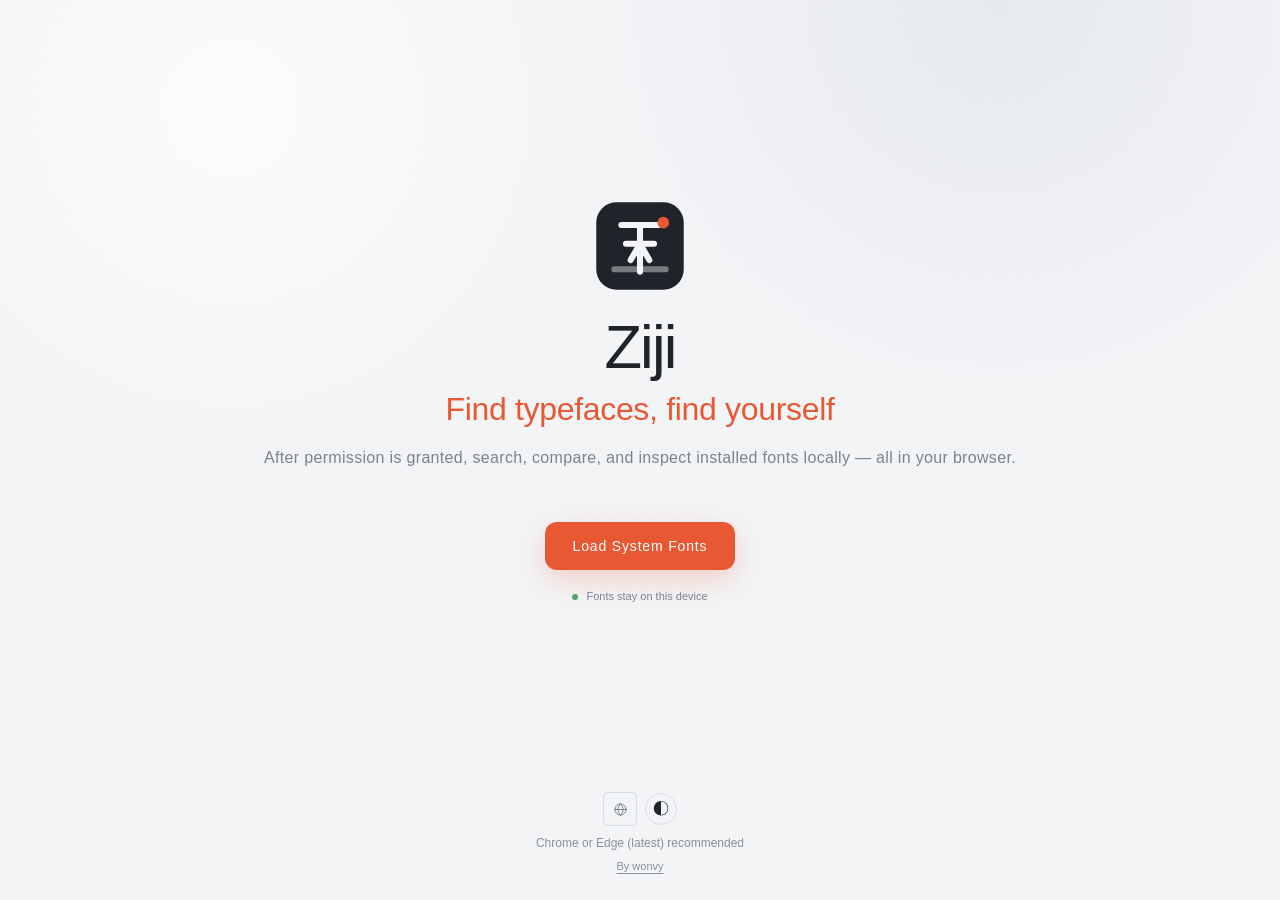
==== index.html @ 599868b0 "新增多语言支持与国际化内容 * 新增i18n-extra.js文件，包含多种语言的本地化文本，提升应用的国际化能力。 * 更新i18n.js，增加对新语言的支持，并优化语言别名处理逻辑。 * 修改in" ====
<!doctype html>
<html lang="zh-CN">
<head>
  <meta charset="UTF-8" />
  <meta name="viewport" content="width=device-width, initial-scale=1.0" />
  <meta name="color-scheme" content="light" />
  <title>字己 · 本地字体预览</title>
  <link rel="stylesheet" href="styles.css" />
</head>
<body>
  <div class="app-shell">
    <header class="topbar">
      <div class="topbar-row topbar-main">
        <div class="brand" data-i18n-aria="brand.name" aria-label="字己">
          <span class="brand-mark" aria-hidden="true">
            <svg viewBox="0 0 48 48" focusable="false">
              <rect class="logo-frame" x="6" y="6" width="36" height="36" rx="8"></rect>
              <path class="logo-guide" d="M13 34h22"></path>
              <path class="logo-glyph" d="M16 15h16M24 15v20M18 23h12M20 30l4-7 4 7"></path>
              <circle class="logo-dot" cx="34" cy="14" r="2.5"></circle>
            </svg>
          </span>
          <span class="brand-copy">
            <span class="brand-title-row">
              <strong data-i18n="brand.name">字己</strong>
              <a class="version-badge" href="https://wonvy.cn/" target="_blank" rel="noopener noreferrer" title="By wonvy">
                <span class="version-badge-text version-text">v1.0.25</span>
                <span class="version-badge-text credit-text">By wonvy</span>
              </a>
            </span>
          </span>
        </div>
        <div class="header-preview">
          <div class="header-preview-input-wrap search-control">
            <label id="previewInputWrap" class="preview-input-wrap card-preview-input header-preview-input">
              <span class="preview-control-label" data-i18n="header.previewLabel">预览文字</span>
              <input id="previewInput" type="text" value="字体有光" maxlength="80" spellcheck="false" autocomplete="off" data-i18n-aria="header.previewInputAria" data-i18n-title="header.previewInputTitle" aria-label="卡片预览文字" title="双击清空预览文字" />
              <button id="previewInputHistoryToggle" class="preview-input-history-toggle" type="button" tabindex="-1" data-i18n-aria="header.previewHistoryAria" data-i18n-title="header.previewHistoryTitle" aria-label="最近预览文字" aria-expanded="false" aria-controls="previewInputHistory" title="悬停查看最近输入">
                <svg viewBox="0 0 12 12" aria-hidden="true"><path d="M2.5 4.5 6 8l3.5-3.5" fill="none" stroke="currentColor" stroke-width="1.5" stroke-linecap="round" stroke-linejoin="round"/></svg>
              </button>
            </label>
            <div id="previewInputHistory" class="preview-input-history" hidden data-i18n-aria="header.previewHistoryPanelAria" aria-label="预览文字历史"></div>
          </div>
          <div id="headerPreviewFocusDisplay" class="header-preview-focus-display" hidden aria-hidden="true"></div>
          <button id="magnifierButton" class="icon-button magnifier-toolbar-button active" type="button" data-i18n-title="header.magnifierOff" data-i18n-aria="header.magnifierOff" title="关闭放大镜" aria-label="关闭放大镜" aria-pressed="true">
            <svg viewBox="0 0 24 24" aria-hidden="true"><circle cx="10.5" cy="10.5" r="6.5"></circle><path d="M15.5 15.5 21 21"></path><path d="M8 10.5h5"></path><path d="M10.5 8v5"></path></svg>
          </button>
        </div>
        <div class="header-actions workspace-header-actions">
          <details class="filter-menu filter-menu-icon locale-menu" id="localeMenu">
            <summary data-i18n-aria="meta.langMenu" data-i18n-title="meta.langMenu" aria-label="界面语言" title="界面语言">
              <svg viewBox="0 0 24 24" aria-hidden="true"><circle cx="12" cy="12" r="9" fill="none" stroke="currentColor" stroke-width="1.6"></circle><path fill="none" stroke="currentColor" stroke-width="1.6" stroke-linecap="round" d="M3 12h18M12 3c2.8 3.1 4.2 6.4 4.2 9s-1.4 5.9-4.2 9M12 3c-2.8 3.1-4.2 6.4-4.2 9s1.4 5.9 4.2 9"></path></svg>
            </summary>
            <div id="localeMenuPopover" class="filter-popover locale-popover" role="menu" hidden></div>
          </details>
          <button id="themeButton" class="icon-button" type="button" data-i18n-title="header.themeToggle" data-i18n-aria="header.themeToggle" title="切换主题" aria-label="切换主题">◐</button>
        </div>
      </div>
      <div id="topbarResizeHandle" class="topbar-resize-handle" data-i18n-title="header.resizeTopbar" title="拖动调整顶部栏高度" aria-hidden="true"></div>
    </header>

    <main>
      <section id="welcome" class="welcome">
        <div class="welcome-inner">
          <span class="welcome-brand-mark" aria-hidden="true">
            <svg viewBox="0 0 48 48" focusable="false">
              <rect class="logo-frame" x="6" y="6" width="36" height="36" rx="8"></rect>
              <path class="logo-guide" d="M13 34h22"></path>
              <path class="logo-glyph" d="M16 15h16M24 15v20M18 23h12M20 30l4-7 4 7"></path>
              <circle class="logo-dot" cx="34" cy="14" r="2.5"></circle>
            </svg>
          </span>
          <h1><span data-i18n="brand.name">字己</span><span class="welcome-accent" data-i18n="brand.tagline">找字体，也找自己</span></h1>
          <p class="welcome-lead" data-i18n="welcome.lead">授权后即可搜索、比较并细看系统中安装的字体，所有处理都在浏览器内完成</p>
          <button id="loadFontsButton" class="primary-button" type="button" data-i18n="welcome.loadFonts">读取系统字体</button>
          <div class="welcome-actions">
            <span class="privacy"><i></i> <span data-i18n="welcome.privacy">字体仅在本机处理</span></span>
          </div>
          <div id="loadProgress" class="load-progress" hidden aria-live="polite">
            <div class="progress-track"><i id="progressBar"></i></div>
            <div class="progress-copy"><span id="progressText" data-i18n="welcome.progressPreparing">准备读取字体…</span><strong id="progressValue"></strong></div>
          </div>
        </div>
        <div class="welcome-footer">
          <div class="welcome-footer-controls">
            <details class="filter-menu filter-menu-icon locale-menu welcome-locale-menu" id="welcomeLocaleMenu">
              <summary data-i18n-aria="meta.langMenu" data-i18n-title="meta.langMenu" aria-label="界面语言" title="界面语言">
                <svg viewBox="0 0 24 24" aria-hidden="true"><circle cx="12" cy="12" r="9" fill="none" stroke="currentColor" stroke-width="1.6"></circle><path fill="none" stroke="currentColor" stroke-width="1.6" stroke-linecap="round" d="M3 12h18M12 3c2.8 3.1 4.2 6.4 4.2 9s-1.4 5.9-4.2 9M12 3c-2.8 3.1-4.2 6.4-4.2 9s1.4 5.9 4.2 9"></path></svg>
              </summary>
              <div id="welcomeLocaleMenuPopover" class="filter-popover locale-popover" role="menu" hidden></div>
            </details>
            <button id="welcomeThemeButton" class="icon-button" type="button" data-i18n-title="header.themeToggle" data-i18n-aria="header.themeToggle" title="切换主题" aria-label="切换主题">◐</button>
          </div>
          <p id="supportNote" class="support-note welcome-footer-note" data-i18n="welcome.supportNote">推荐使用最新版 Chrome 或 Edge</p>
          <a class="welcome-footer-link" href="https://wonvy.cn/" target="_blank" rel="noopener noreferrer">By wonvy</a>
        </div>
      </section>

      <section id="workspace" class="workspace" hidden>
        <div class="library-body">
          <section class="card-area">
            <div class="card-toolbar">
              <div class="toolbar-section toolbar-meta">
                <span class="eyebrow" data-i18n="toolbar.fontLibrary">字体库</span>
                <strong id="fontCount"><span class="font-count-value">0</span><span class="font-count-suffix" data-i18n="toolbar.fontCountSuffix"> 款字体</span></strong>
                <button id="reloadButton" class="toolbar-icon-button" type="button" data-i18n-title="toolbar.reload" data-i18n-aria="toolbar.reload" title="刷新字体" aria-label="刷新字体">
                  <svg viewBox="0 0 24 24" aria-hidden="true" focusable="false"><path d="M20 7v4h-4"></path><path d="M4 17v-4h4"></path><path d="M18.4 7.6A7 7 0 0 0 6.5 6.5L4 9"></path><path d="M5.6 16.4A7 7 0 0 0 17.5 17.5L20 15"></path></svg>
                </button>
              </div>

              <div class="toolbar-section toolbar-center">
                <div class="toolbar-filters filter-row" role="group" data-i18n-aria="toolbar.filtersAria" aria-label="字体筛选">
                  <div class="toolbar-filters-leading">
                    <button class="chip active" data-filter="all" data-i18n="filter.all">全部</button>
                    <button class="chip" data-filter="favorite" data-i18n="filter.favorite">收藏</button>
                  </div>
                  <div class="toolbar-filters-stack">
                    <div class="toolbar-search-wrap search-control">
                      <label class="search-box toolbar-search">
                        <span class="search-icon" aria-hidden="true">⌕</span>
                        <input id="searchInput" type="search" data-i18n-placeholder="filter.searchPlaceholder" placeholder="搜索字体 / 拼音" autocomplete="off" />
                        <button id="searchClearButton" class="search-clear-button" type="button" hidden data-i18n-aria="filter.clearSearch" aria-label="清除搜索">
                          <svg viewBox="0 0 24 24" aria-hidden="true" focusable="false"><path fill="none" stroke="currentColor" stroke-width="2.4" stroke-linecap="round" d="M8 8l8 8M16 8l-8 8"/></svg>
                        </button>
                      </label>
                      <div id="searchSuggestions" class="search-suggestions" hidden>
                        <div class="suggestion-group"><span data-i18n="filter.suggestCommon">常见类型</span><div id="commonSearchTags" class="suggestion-tags"></div></div>
                        <div class="suggestion-group"><span data-i18n="filter.suggestBrands">中文品牌</span><div id="brandSearchTags" class="suggestion-tags"></div></div>
                      </div>
                    </div>
                    <div class="toolbar-filter-group" role="group" data-i18n-aria="toolbar.filterSortStyleAria" aria-label="筛选排序样式">
                    <details class="filter-menu" id="languageMenu">
                      <summary><span class="filter-menu-label" data-i18n="filter.language">语言</span> <b id="languageBadge">全部</b></summary>
                      <div class="filter-popover">
                        <label><input type="radio" name="language-filter" data-language="all" checked> <span data-i18n="filter.languageAll">不限语言</span></label>
                        <label><input type="radio" name="language-filter" data-language="chinese"> <span data-i18n="filter.languageChinese">中文字体</span></label>
                        <label><input type="radio" name="language-filter" data-language="latin"> <span data-i18n="filter.languageLatin">英文字体</span></label>
                        <span class="popover-divider"></span>
                        <label><input type="checkbox" data-capability="variable"> <span data-i18n="filter.variable">可变字体</span></label>
                      </div>
                    </details>
                    <details class="filter-menu" id="weightMenu">
                      <summary><span class="filter-menu-label" data-i18n="filter.weight">字重</span> <b id="weightBadge">全部</b></summary>
                      <div class="filter-popover weight-filter-popover" id="weightFilterList">
                        <span class="filter-empty" data-i18n="filter.weightScanning">正在扫描字重…</span>
                      </div>
                    </details>
                    <details class="filter-menu" id="sortMenu">
                      <summary><span class="filter-menu-label" data-i18n="filter.sort">排序</span> <b id="sortBadge">名称</b></summary>
                      <div class="filter-popover sort-filter-popover">
                        <span class="filter-group-label" data-i18n="filter.sortGeneral">常规</span>
                        <label><input type="radio" name="sort-filter" data-sort="name" checked> <span data-i18n="filter.sortByName">名称排序</span></label>
                        <label><input type="radio" name="sort-filter" data-sort="favorite"> <span data-i18n="filter.sortByFavorite">收藏优先</span></label>
                        <span class="popover-divider"></span>
                        <span class="filter-group-label" data-i18n="filter.sortLanguageGroup">语言</span>
                        <label><input type="radio" name="sort-filter" data-sort="chinese-first"> <span data-i18n="filter.sortChineseFirst">中文优先</span></label>
                        <label><input type="radio" name="sort-filter" data-sort="latin-first"> <span data-i18n="filter.sortLatinFirst">英文优先</span></label>
                        <span class="popover-divider"></span>
                        <span class="filter-group-label" data-i18n="filter.sortShapeGroup">字形比例</span>
                        <label><input type="radio" name="sort-filter" data-sort="square"> <span data-i18n="filter.sortSquare">首字接近正方形</span></label>
                        <label><input type="radio" name="sort-filter" data-sort="narrow"> <span data-i18n="filter.sortNarrow">首字由瘦到宽</span></label>
                        <label><input type="radio" name="sort-filter" data-sort="wide"> <span data-i18n="filter.sortWide">首字由宽到瘦</span></label>
                      </div>
                    </details>
                    <div class="card-preview-style-menu">
                      <details class="filter-menu card-preview-style-preset-dropdown" id="cardPreviewStylePresetDropdown">
                        <summary data-i18n-aria="filter.styleMenu" data-i18n-title="filter.styleMenu" aria-label="预览样式" title="预览样式">
                          <span class="filter-menu-label" data-i18n="filter.style">样式</span>
                          <b id="cardPreviewStyleBadge" data-i18n="filter.styleDefault">默认</b>
                          <svg class="card-preview-style-icon" viewBox="0 0 24 24" aria-hidden="true" focusable="false"><path fill="none" stroke="currentColor" stroke-width="1.8" d="M4 7h16M4 12h10M4 17h13"/><circle fill="currentColor" cx="18" cy="12" r="1.5"/><path fill="none" stroke="currentColor" stroke-width="1.8" d="M18 7v10"/></svg>
                        </summary>
                        <div id="cardPreviewStylePresetMenu" class="filter-popover card-preview-style-preset-popover" role="menu" aria-label="预览样式"></div>
                      </details>
                    </div>
                  </div>
                  </div>
                </div>
              </div>

              <div class="toolbar-section toolbar-view view-controls" data-i18n-aria="toolbar.viewControlsAria" aria-label="视图控制栏">
                <button id="gridViewButton" class="view-button active" data-i18n-title="view.grid" data-i18n-aria="view.grid" title="网格视图" aria-label="网格视图">▦</button>
                <button id="singleViewButton" class="view-button" data-i18n-title="view.single" data-i18n-aria="view.single" title="单字极简视图" aria-label="单字极简视图">字</button>
                <label class="grid-layout-control" data-i18n-title="view.columnsTitle"><output id="cardColumnsOutput">7</output> <span data-i18n="view.columns">列</span> <input id="cardColumns" type="range" min="1" max="12" step="1" value="7" data-i18n-aria="view.columnsAria" aria-label="每行显示列数" /></label>
                <label class="grid-layout-control" data-i18n-title="view.rowsTitle"><output id="cardRowsOutput">4</output> <span data-i18n="view.rows">行</span> <input id="cardRows" type="range" min="1" max="8" step="1" value="4" data-i18n-aria="view.rowsAria" aria-label="每页显示行数" /></label>
                <label id="singleCardSizeControl" class="grid-layout-control single-size-control" data-i18n-title="view.sizeTitle" title="单字卡片大小" hidden><span class="control-label-text" data-i18n="view.size">大小</span> <span class="single-size-range-wrap"><span id="singleCardSizeBubble" class="single-size-bubble" hidden aria-hidden="true"></span><input id="singleCardSize" type="range" min="48" max="180" step="2" value="82" data-i18n-aria="view.sizeAria" aria-label="单字卡片大小" /></span><output id="singleCardSizeOutput">82</output></label>
                <details class="filter-menu filter-menu-icon" id="viewOptionsMenu">
                  <summary data-i18n-aria="view.options" data-i18n-title="view.options" aria-label="视图选项" title="视图选项">
                    <svg viewBox="0 0 24 24" aria-hidden="true"><path fill="none" stroke="currentColor" stroke-width="1.7" stroke-linecap="round" stroke-linejoin="round" d="M6 9l6 6 6-6"></path></svg>
                  </summary>
                  <div class="filter-popover view-options-popover">
                    <label class="check-option"><input type="checkbox" id="focusViewToggle"> <span data-i18n="view.focusMode">无干扰视图</span></label>
                    <label class="check-option"><input type="checkbox" id="collapseFamilyFonts"> <span data-i18n="view.collapseFamily">折叠家族字体</span></label>
                  </div>
                </details>
              </div>
            </div>
            <div id="scanProgress" class="scan-progress" hidden>
              <span id="scanText" data-i18n="scan.variableFonts">正在识别可变字体</span>
              <div class="progress-track"><i id="scanBar"></i></div>
            </div>
            <div class="font-view-shell">
              <aside id="favoriteSidebar" class="favorite-sidebar" hidden>
                <div class="favorite-sidebar-header"><span data-i18n="favorite.categories">收藏分类</span><button id="addCategoryButton" type="button" data-i18n-title="favorite.newCategory" title="新建分类">＋</button></div>
                <div id="favoriteCategoryList" class="favorite-category-list"></div>
                <div class="favorite-sidebar-data">
                  <button id="exportFavorites" class="data-button" type="button" data-i18n="favorite.export">导出</button>
                  <button id="importFavorites" class="data-button" type="button" data-i18n="favorite.import">导入</button>
                  <input id="favoritesFile" type="file" accept="application/json,.json" hidden />
                </div>
              </aside>
              <div class="font-page-area">
                <div id="fontList" class="font-list card-grid" aria-live="polite"></div>
                <div id="emptyState" class="empty-state" hidden data-i18n="empty.noFonts">没有找到匹配的字体</div>
              </div>
            </div>
            <footer id="statusBar" class="status-bar">
              <div id="fontStatus" class="font-status" data-i18n="status.hoverHint">将鼠标移到字体卡片查看信息</div>
              <nav id="paginationBar" class="pagination-bar" data-i18n-aria="pagination.aria" aria-label="字体分页">
                <button id="previousPage" class="page-button page-button-icon" type="button" data-i18n-title="pagination.prev" data-i18n-aria="pagination.prev" title="上一页" aria-label="上一页">‹</button>
                <span id="pageInfo" class="page-info"></span>
                <button id="nextPage" class="page-button page-button-icon" type="button" data-i18n-title="pagination.next" data-i18n-aria="pagination.next" title="下一页" aria-label="下一页">›</button>
              </nav>
              <div class="view-status-wrap">
                <div id="viewStatus" class="view-status"></div>
                <label class="card-sample-size-control" data-i18n-title="status.sampleSizeAria">
                  <span data-i18n="status.sampleSize">字号</span>
                  <button id="cardSampleSizeDecrease" class="step-button" type="button" data-i18n-aria="status.decreaseSize" aria-label="减小字号">−</button>
                  <span class="card-sample-size-range-wrap">
                    <span id="cardSampleSizeBubble" class="card-sample-size-bubble" hidden aria-hidden="true"></span>
                    <input id="cardSampleSize" type="range" min="16" max="72" step="1" value="49" data-i18n-aria="status.sampleSizeAria" aria-label="卡片预览字号" />
                  </span>
                  <button id="cardSampleSizeIncrease" class="step-button" type="button" data-i18n-aria="status.increaseSize" aria-label="增大字号">+</button>
                </label>
              </div>
            </footer>
            <button id="cardAreaToggle" class="panel-toggle card-area-toggle" type="button" data-i18n-title="panel.collapseLibrary" data-i18n-aria="panel.collapseLibrary" title="折叠字体库" aria-label="折叠字体库">‹</button>
          </section>

          <aside id="detailPanel" class="detail-panel">
            <div id="resizeHandle" class="resize-handle" data-i18n-title="panel.resizeDetail" title="拖动调整栏宽" aria-hidden="true"></div>
            <button id="detailToggle" class="panel-toggle detail-toggle" type="button" data-i18n-title="panel.collapseDetail" data-i18n-aria="panel.collapseDetail" title="折叠详情" aria-label="折叠详情"><svg viewBox="0 0 24 24" aria-hidden="true" focusable="false"><path fill="none" stroke="currentColor" stroke-width="2" stroke-linecap="round" stroke-linejoin="round" d="M9 5l6 7-6 7"/></svg></button>
            <div class="detail-content">
              <div class="font-meta-row">
                <div>
                  <h2 id="selectedName" data-i18n="detail.selectFont">请选择字体</h2>
                  <span id="selectedStyle" class="eyebrow">REGULAR</span>
                </div>
                <div class="meta-actions">
                  <button id="categoryAssignmentButton" class="icon-button" data-i18n-title="detail.category" data-i18n-aria="detail.category" title="设置收藏分类" aria-label="设置收藏分类">≡</button>
                  <button id="favoriteButton" class="icon-button" data-i18n-title="detail.favorite" data-i18n-aria="detail.favorite" title="收藏字体" aria-label="收藏字体">☆</button>
                </div>
              </div>

              <div class="detail-tabs" role="tablist" data-i18n-aria="detail.tabsAria" aria-label="详情面板">
                <button id="previewTabButton" class="detail-tab active" type="button" role="tab" aria-selected="true" aria-controls="previewTabPanel" data-i18n="detail.previewTab">预览</button>
                <button id="infoTabButton" class="detail-tab" type="button" role="tab" aria-selected="false" aria-controls="infoTabPanel" data-i18n="detail.infoTab">信息</button>
              </div>

              <div class="detail-tab-panels">
                <div id="previewTabPanel" class="detail-tab-panel active" role="tabpanel" aria-labelledby="previewTabButton">
                  <div id="previewStage" class="preview-stage">
                    <div id="previewText" class="preview-text" contenteditable="false" spellcheck="false" role="textbox" data-i18n-aria="detail.previewTextAria" aria-label="预览文字" data-placeholder="双击编辑预览文字"></div>
                    <div id="magnifier" class="magnifier" hidden><span id="magnifiedText"></span></div>
                    <div class="stage-hint" data-i18n="detail.stageHint">双击编辑 · 悬停看细节 · 滚轮调字号</div>
                    <div class="stage-color-controls">
                      <label class="stage-color-swatch" data-i18n-title="detail.bgColor" title="背景颜色">
                        <input id="backgroundColor" type="color" value="#eee8dc" data-i18n-aria="detail.bgColor" aria-label="背景颜色" />
                      </label>
                      <label class="stage-color-swatch stage-color-text" data-i18n-title="detail.textColor" title="文字颜色">
                        <span class="stage-color-mark" aria-hidden="true">A</span>
                        <input id="textColor" type="color" value="#181816" data-i18n-aria="detail.textColor" aria-label="文字颜色" />
                      </label>
                    </div>
                  </div>
                  <div class="preview-controls">
                    <div class="preview-controls-head">
                      <span id="axisStatus" class="axis-status" data-i18n="detail.axisDetecting">正在检测可变轴…</span>
                      <button id="resetButton" class="text-button" type="button" data-i18n="detail.reset">恢复默认</button>
                    </div>
                    <div id="standardControls" class="standard-controls standard-controls-compact">
                      <label class="size-control"><span><span data-i18n="detail.fontSize">字号</span> <output id="fontSizeOutput">28</output></span><input id="fontSize" type="range" min="18" max="160" value="28" /></label>
                      <label><span><span data-i18n="detail.letterSpacing">字间距</span> <output id="spacingOutput">0</output></span><input id="letterSpacing" type="range" min="-5" max="20" step="0.5" value="0" /></label>
                      <label><span><span data-i18n="detail.lineHeight">行高</span> <output id="lineHeightOutput">1.2</output></span><input id="lineHeight" type="range" min="0.8" max="2" step="0.05" value="1.2" /></label>
                    </div>
                    <div id="axisControls" class="axis-controls"></div>
                  </div>
                </div>

                <div id="infoTabPanel" class="detail-tab-panel" role="tabpanel" aria-labelledby="infoTabButton" hidden>
                  <dl class="font-info-grid">
                    <div class="info-section-label" data-i18n="info.basic">基础信息</div>
                    <div><dt data-i18n="info.family">字体家族</dt><dd id="infoFamily" class="copyable" role="button" tabindex="0" data-i18n-title="info.copyFamily" title="点击复制字体名称">—</dd></div>
                    <div><dt data-i18n="info.postscript">PostScript</dt><dd id="infoPostscript" class="copyable" role="button" tabindex="0" data-i18n-title="info.copyPostscript" title="点击复制 PostScript 名称">—</dd></div>
                    <div><dt data-i18n="info.subfamily">子族名称</dt><dd id="infoSubfamily">—</dd></div>
                    <div><dt data-i18n="info.format">轮廓格式</dt><dd id="infoFormat">—</dd></div>
                    <div><dt data-i18n="info.fileSize">文件大小</dt><dd id="infoSize">—</dd></div>
                    <div><dt data-i18n="info.glyphs">字形数量</dt><dd id="infoGlyphs">—</dd></div>
                    <div><dt data-i18n="info.upm">Units per em</dt><dd id="infoUpm">—</dd></div>
                    <div><dt data-i18n="info.weight">内部字重</dt><dd id="infoWeight">—</dd></div>
                    <div><dt data-i18n="info.width">内部宽度</dt><dd id="infoWidth">—</dd></div>
                    <div><dt data-i18n="info.languageSupport">字符支持</dt><dd id="infoLanguage">—</dd></div>
                    <div><dt data-i18n="info.aspect">首字宽高比</dt><dd id="infoAspect">—</dd></div>
                    <div class="span-2"><dt data-i18n="info.tables">数据表</dt><dd id="infoTables" class="wrap">—</dd></div>
                    <div class="info-section-label" data-i18n="info.naming">命名与版权</div>
                    <div><dt data-i18n="info.version">版本</dt><dd id="infoVersion">—</dd></div>
                    <div><dt data-i18n="info.designer">设计师</dt><dd id="infoDesigner" class="copyable" role="button" tabindex="0" data-i18n-title="info.copyDesigner" title="点击复制设计师">—</dd></div>
                    <div><dt data-i18n="info.manufacturer">厂商</dt><dd id="infoManufacturer">—</dd></div>
                    <div class="span-2"><dt data-i18n="info.copyright">版权</dt><dd id="infoCopyright" class="copyable wrap" role="button" tabindex="0" data-i18n-title="info.copyCopyright" title="点击复制版权信息">—</dd></div>
                    <div class="span-2"><dt data-i18n="info.license">许可证</dt><dd id="infoLicense" class="copyable wrap" role="button" tabindex="0" data-i18n-title="info.copyLicense" title="点击复制许可证">—</dd></div>
                    <div class="info-section-label" data-i18n="info.metrics">度量与样式</div>
                    <div><dt data-i18n="info.ascender">升部</dt><dd id="infoAscender">—</dd></div>
                    <div><dt data-i18n="info.descender">降部</dt><dd id="infoDescender">—</dd></div>
                    <div><dt data-i18n="info.lineGap">行距</dt><dd id="infoLineGap">—</dd></div>
                    <div><dt data-i18n="info.capHeight">Cap 高度</dt><dd id="infoCapHeight">—</dd></div>
                    <div><dt data-i18n="info.xHeight">x 高度</dt><dd id="infoXHeight">—</dd></div>
                    <div><dt data-i18n="info.italicAngle">斜体角度</dt><dd id="infoItalicAngle">—</dd></div>
                    <div><dt data-i18n="info.fixedPitch">等宽字体</dt><dd id="infoFixedPitch">—</dd></div>
                    <div><dt data-i18n="info.created">创建日期</dt><dd id="infoCreated">—</dd></div>
                    <div><dt data-i18n="info.modified">修改日期</dt><dd id="infoModified">—</dd></div>
                    <div class="span-2"><dt data-i18n="info.bbox">边界框</dt><dd id="infoBBox">—</dd></div>
                    <div class="info-section-label">OpenType</div>
                    <div class="span-2"><dt data-i18n="info.embedding">嵌入限制</dt><dd id="infoEmbedding" class="wrap">—</dd></div>
                    <div class="span-2"><dt data-i18n="info.features">特性表</dt><dd id="infoFeatures" class="wrap">—</dd></div>
                  </dl>
                </div>
              </div>
            </div>
          </aside>
        </div>
      </section>
    </main>
  </div>

  <div id="cardMagnifier" class="card-magnifier" hidden><span id="cardMagnifiedText"></span></div>
  <div id="hoverPreviewOverlay" class="hover-preview-overlay" hidden>
    <div class="hover-preview-window" role="dialog" aria-modal="true" data-i18n-aria="hover.previewAria" aria-label="字体预览">
      <button id="hoverPreviewClose" class="hover-preview-close" type="button" data-i18n-aria="hover.close" aria-label="关闭预览">×</button>
      <div id="hoverPreviewSample" class="hover-preview-sample"></div>
      <div id="hoverPreviewSubsamples" class="hover-preview-subsamples" data-i18n-aria="hover.subsamplesAria" aria-label="附加样张">
        <div>ABCDEFGHIJKLMNOPQRSTUVWXYZ</div>
        <div>abcdefghijklmnopqrstuvwxyz</div>
        <div>0123456789</div>
        <div>，。！？；：“”「」,.?!;:()[]{}@#$%&*</div>
      </div>
      <div class="hover-preview-meta">
        <strong id="hoverPreviewName" role="button" tabindex="0"></strong>
        <span id="hoverPreviewStyle" role="button" tabindex="0"></span>
      </div>
    </div>
  </div>
  <div id="cardContextMenu" class="context-menu" role="menu" hidden></div>
  <div id="cardPreviewStylePresetContextMenu" class="context-menu preview-style-preset-context-menu" role="menu" hidden></div>
  <div id="cardPreviewStyleModal" class="modal-backdrop" hidden>
    <div class="preview-style-modal" role="dialog" aria-modal="true" aria-labelledby="cardPreviewStyleTitle">
      <div class="modal-header preview-style-header">
        <h3 id="cardPreviewStyleTitle" data-i18n="previewStyle.title">预览样式</h3>
        <button id="cardPreviewStyleClose" class="icon-button preview-style-close-button" type="button" data-i18n-aria="previewStyle.close" aria-label="关闭">×</button>
      </div>
      <div class="preview-style-preview-top">
        <label class="preview-style-font-field" data-preview-status-hint="切换预览字体，悬停时滚轮可快速切换">
          <span class="preview-style-field-label" data-i18n="previewStyle.fontLabel">预览字体</span>
          <select id="cardPreviewStyleFont" class="preview-style-font-select" data-i18n-aria="previewStyle.fontAria" aria-label="预览字体"></select>
        </label>
        <div id="cardPreviewStyleStage" class="preview-style-stage" data-preview-status-hint="实时预览当前样式效果">
          <span id="cardPreviewStyleSample" class="preview-style-sample">字体有光</span>
        </div>
      </div>
      <div class="preview-style-tabs" role="tablist" data-i18n-aria="previewStyle.tabsAria" aria-label="预览样式面板">
        <button id="cardPreviewStyleEditTab" class="preview-style-tab active" type="button" role="tab" aria-selected="true" aria-controls="cardPreviewStyleEditPanel" data-i18n="previewStyle.editTab">编辑样式</button>
        <button id="cardPreviewStyleManageTab" class="preview-style-tab" type="button" role="tab" aria-selected="false" aria-controls="cardPreviewStyleManagePanel" data-i18n="previewStyle.manageTab">样式管理</button>
      </div>
      <div class="preview-style-body">
        <div id="cardPreviewStyleEditPanel" class="preview-style-tab-panel" role="tabpanel">
          <div class="preview-style-workspace">
            <aside class="preview-style-sidebar ps-scroll">
              <div class="preview-style-sidebar-head" data-i18n="previewStyle.layers">图层</div>
              <ul id="cardPreviewStyleLayerList" class="preview-style-style-list"></ul>
              <div id="cardPreviewStyleLayerToolbar" class="preview-style-layer-toolbar">
                <button id="cardPreviewStyleLayerMoveUp" class="preview-style-layer-tool-btn" type="button" aria-label="上移图层" data-preview-status-hint="上移选中图层" disabled><svg viewBox="0 0 24 24" aria-hidden="true"><path fill="none" stroke="currentColor" stroke-width="1.8" stroke-linecap="round" stroke-linejoin="round" d="M12 5v14M6 11l6-6 6 6"/></svg></button>
                <button id="cardPreviewStyleLayerMoveDown" class="preview-style-layer-tool-btn" type="button" aria-label="下移图层" data-preview-status-hint="下移选中图层" disabled><svg viewBox="0 0 24 24" aria-hidden="true"><path fill="none" stroke="currentColor" stroke-width="1.8" stroke-linecap="round" stroke-linejoin="round" d="M12 19V5M6 13l6 6 6-6"/></svg></button>
                <button id="cardPreviewStyleLayerDelete" class="preview-style-layer-tool-btn danger" type="button" aria-label="删除图层" data-preview-status-hint="删除选中图层" disabled><svg viewBox="0 0 24 24" aria-hidden="true"><path fill="none" stroke="currentColor" stroke-width="1.6" stroke-linecap="round" stroke-linejoin="round" d="M4 7h16M9 7V5h6v2M6 7l1 12h10l1-12"/><path fill="none" stroke="currentColor" stroke-width="1.6" stroke-linecap="round" d="M10 11v6M14 11v6"/></svg></button>
              </div>
            </aside>
            <div class="preview-style-main ps-scroll">
              <div id="cardPreviewStyleParams" class="preview-style-params"></div>
            </div>
          </div>
        </div>
        <div id="cardPreviewStyleManagePanel" class="preview-style-tab-panel" role="tabpanel" hidden>
          <div class="preview-style-manage-layout ps-scroll">
            <div id="cardPreviewStylePresetList" class="preview-style-preset-grid" data-preview-status-hint="悬停预览效果，点击选中样式"></div>
          </div>
        </div>
      </div>
      <div class="preview-style-bottom" data-tab="edit">
        <div id="cardPreviewStylePresetRenameWrap" class="preview-style-preset-rename" hidden>
          <input id="cardPreviewStylePresetRenameInput" type="text" maxlength="48" data-i18n-aria="previewStyle.rename" aria-label="样式名称" />
          <button id="cardPreviewStylePresetRenameConfirm" class="text-button" type="button" data-i18n="previewStyle.confirm">确定</button>
          <button id="cardPreviewStylePresetRenameCancel" class="text-button" type="button" data-i18n="previewStyle.cancel">取消</button>
        </div>
        <div id="cardPreviewStyleFooterEdit" class="modal-footer preview-style-footer">
          <div class="preview-style-footer-right">
            <button id="cardPreviewStyleCancel" class="text-button" type="button" data-preview-status-hint="放弃更改并关闭" data-i18n="previewStyle.cancel">取消</button>
            <button id="cardPreviewStyleSaveDraft" class="primary-small-button preview-style-confirm" type="button" data-preview-status-hint="保存样式到样式库，不关闭窗口也不应用到卡片" data-i18n="previewStyle.save">保存</button>
          </div>
        </div>
        <div id="cardPreviewStyleFooterManage" class="modal-footer preview-style-footer preview-style-footer-manage" hidden>
          <div class="preview-style-manage-actions">
            <div class="preview-style-manage-actions-primary">
              <button id="cardPreviewStyleManageNew" class="preview-style-preset-icon-button" type="button" data-i18n-aria="previewStyle.newStyle" data-preview-status-hint="新建预览样式" aria-label="新建预览样式"><svg viewBox="0 0 24 24" aria-hidden="true"><path fill="none" stroke="currentColor" stroke-width="1.8" stroke-linecap="round" d="M12 5v14M5 12h14"/></svg></button>
              <button id="cardPreviewStyleManageDelete" class="preview-style-preset-icon-button danger" type="button" aria-label="删除样式" data-preview-status-hint="删除样式" disabled><svg viewBox="0 0 24 24" aria-hidden="true"><path fill="none" stroke="currentColor" stroke-width="1.6" stroke-linecap="round" stroke-linejoin="round" d="M4 7h16M9 7V5h6v2M6 7l1 12h10l1-12"/><path fill="none" stroke="currentColor" stroke-width="1.6" stroke-linecap="round" d="M10 11v6M14 11v6"/></svg></button>
            </div>
            <div class="preview-style-manage-actions-io">
              <button id="cardPreviewStylePresetExport" class="text-button preview-style-preset-action" type="button" data-preview-status-hint="导出样式" data-i18n="previewStyle.export">导出</button>
              <button id="cardPreviewStylePresetImport" class="text-button preview-style-preset-action" type="button" data-preview-status-hint="导入样式" data-i18n="previewStyle.import">导入</button>
              <input id="cardPreviewStylePresetFile" type="file" accept="application/json,.json" hidden />
            </div>
          </div>
        </div>
        <div id="cardPreviewStyleStatusBar" class="preview-style-statusbar" role="status" aria-live="polite"><span class="preview-style-statusbar-text"></span></div>
      </div>
    </div>
  </div>
  <div id="toast" class="toast" role="status"></div>
  <script src="i18n.js"></script>
  <script src="i18n-extra.js"></script>
  <script src="app.js"></script>
</body>
</html>
---- styles.css ----
:root {
  --paper: #f3f4f6;
  --panel: #fbfcfd;
  --ink: #20242a;
  --muted: #7b838e;
  --line: #d8dde5;
  --accent: #e85832;
  --stage: #eceff3;
  --shadow: 0 18px 60px rgba(31, 38, 48, .1);
  --topbar-height: 88px;
  --toolbar-control-height: 34px;
}

* { box-sizing: border-box; }
html { height: 100%; overflow: hidden; }
body {
  min-width: 320px;
  min-height: 100%;
  margin: 0;
  color: var(--ink);
  background:
    radial-gradient(circle at 18% 12%, rgba(255,255,255,.72), transparent 28%),
    radial-gradient(circle at 78% 0%, rgba(225,229,236,.72), transparent 30%),
    var(--paper);
  font-family: Inter, "Segoe UI", "Microsoft YaHei", sans-serif;
  overflow: hidden;
  user-select: none;
  -webkit-user-select: none;
}
input,
textarea,
select,
[contenteditable="true"] {
  user-select: text;
  -webkit-user-select: text;
}
::selection {
  background: transparent;
  color: inherit;
}
::-moz-selection {
  background: transparent;
  color: inherit;
}
body::before {
  content: "";
  position: fixed;
  inset: 0;
  z-index: 0;
  pointer-events: none;
  opacity: .32;
  background-image:
    radial-gradient(circle, rgba(32,36,42,.08) .45px, transparent .7px),
    radial-gradient(circle, rgba(255,255,255,.8) .35px, transparent .7px);
  background-position: 0 0, 7px 9px;
  background-size: 13px 13px, 17px 17px;
  mix-blend-mode: multiply;
}
button, input { font: inherit; }
button { color: inherit; }
.app-shell { position: relative; z-index: 1; height: 100vh; display: flex; flex-direction: column; overflow: hidden; }
main { position: relative; flex: 1; min-height: 0; overflow: hidden; }
.topbar {
  position: relative;
  z-index: 12;
  flex: none;
  display: flex;
  align-items: center;
  min-height: var(--topbar-height);
  padding: 0 14px;
  border-bottom: 1px solid var(--line);
  background: var(--paper);
}
.topbar-resize-handle {
  position: absolute;
  z-index: 20;
  left: 0;
  right: 0;
  bottom: -4px;
  height: 8px;
  cursor: ns-resize;
}
.topbar-resize-handle::after {
  content: "";
  position: absolute;
  left: 0;
  right: 0;
  top: 3px;
  height: 1px;
  background: transparent;
  transition: background .15s ease;
}
.topbar-resize-handle:hover::after,
.topbar.resizing .topbar-resize-handle::after {
  background: var(--accent);
}
.topbar-row { width: 100%; min-width: 0; }
.topbar-main {
  position: relative;
  display: flex;
  align-items: center;
  justify-content: space-between;
  width: 100%;
  min-height: calc(var(--topbar-height) - 10px);
}
.brand {
  position: absolute;
  z-index: 3;
  left: 50%;
  display: flex;
  align-items: center;
  gap: 12px;
  color: inherit;
  text-decoration: none;
  transform: translateX(-50%);
  transition: left .58s cubic-bezier(.77,0,.18,1), transform .58s cubic-bezier(.77,0,.18,1), gap .36s ease;
}
body.workspace-active .brand { left: 0; gap: 9px; transform: translateX(0); }
.brand-mark {
  position: relative;
  display: grid;
  place-items: center;
  width: 48px;
  height: 48px;
  color: var(--ink);
  transition: width .42s ease, height .42s ease, color .2s ease;
}
body.workspace-active .brand-mark { width: 32px; height: 32px; }
.brand-mark svg { width: 100%; height: 100%; display: block; overflow: visible; }
.logo-frame { fill: var(--ink); stroke: var(--ink); stroke-width: 1.5; }
.logo-glyph,
.logo-guide {
  fill: none;
  stroke: var(--paper);
  stroke-width: 2.6;
  stroke-linecap: round;
  stroke-linejoin: round;
}
.logo-guide { opacity: .42; }
.logo-dot { fill: var(--accent); }
.brand-copy { display: block; min-width: 0; }
.brand-title-row { display: flex; align-items: center; gap: 6px; }
.brand strong { font-size: 22px; letter-spacing: .12em; transition: font-size .36s ease; }
body.workspace-active .brand strong { font-size: 20px; letter-spacing: .1em; }
.brand small { display: none; }
.version-badge {
  position: relative;
  flex: none;
  display: inline-grid;
  min-width: 48px;
  height: 18px;
  margin: 0;
  padding: 1px 5px;
  overflow: hidden;
  border: 1px solid var(--line);
  border-radius: 20px;
  color: var(--muted);
  background: var(--panel);
  font-size: 10px;
  font-weight: 600;
  letter-spacing: .02em;
  line-height: 14px;
  text-align: center;
  text-decoration: none;
}
body.workspace-active .version-badge { font-size: 9px; }
.version-badge-text {
  grid-area: 1 / 1;
  transition: transform .22s ease, opacity .22s ease;
}
.version-badge .credit-text { opacity: 0; transform: translateY(110%); }
.version-badge:hover,
.version-badge:focus-visible { color: var(--accent); border-color: color-mix(in srgb, var(--accent) 46%, var(--line)); }
.version-badge:hover .version-text,
.version-badge:focus-visible .version-text { opacity: 0; transform: translateY(-110%); }
.version-badge:hover .credit-text,
.version-badge:focus-visible .credit-text { opacity: 1; transform: translateY(0); }
.header-actions { position: relative; z-index: 2; display: flex; align-items: center; gap: 10px; margin-left: auto; }
.workspace-header-actions { display: none; }
.workspace-active .workspace-header-actions { display: flex; align-items: center; gap: 6px; }
.header-actions .locale-menu { position: relative; }
.header-actions .locale-popover,
.welcome-footer .locale-popover {
  right: 0;
  left: auto;
  min-width: 148px;
  max-height: min(360px, 58vh);
  overflow-y: auto;
  padding: 6px;
  overscroll-behavior: contain;
}
.locale-option {
  width: 100%;
  display: block;
  padding: 7px 10px;
  cursor: pointer;
  border: 0;
  border-radius: 4px;
  color: var(--ink);
  background: transparent;
  font-size: 12px;
  text-align: left;
}
.locale-option:hover { background: var(--paper); }
.locale-option.active { color: var(--accent); font-weight: 600; }
.welcome-footer .welcome-locale-menu summary { color: var(--muted); }
.header-preview {
  position: absolute;
  left: 50%;
  top: 50%;
  z-index: 1;
  display: none;
  align-items: center;
  gap: 6px;
  width: min(460px, calc(100vw - 380px));
  max-width: 520px;
  transform: translate(-50%, -50%);
}
body.workspace-active .header-preview { display: flex; align-items: center; }
body:not(.workspace-active) .topbar { display: none; }
.header-preview-input { flex: 1; min-width: 0; background: var(--panel); }
.header-preview-input-wrap {
  position: relative;
  flex: 1;
  min-width: 0;
}
.header-preview-input {
  position: relative;
  padding-right: 28px;
}
.preview-input-history-toggle {
  position: absolute;
  top: 0;
  right: 0;
  bottom: 0;
  width: 28px;
  display: grid;
  place-items: center;
  padding: 0;
  cursor: pointer;
  border: 0;
  border-left: 1px solid var(--line);
  border-radius: 0 4px 4px 0;
  color: var(--muted);
  background: transparent;
  transition: color .12s ease, background .12s ease;
}
.preview-input-history-toggle svg {
  width: 12px;
  height: 12px;
}
.preview-input-history-toggle:hover,
.header-preview-input:hover .preview-input-history-toggle {
  color: var(--ink);
  background: color-mix(in srgb, var(--paper) 70%, transparent);
}
.preview-input-history {
  position: absolute;
  z-index: 60;
  top: calc(100% + 4px);
  left: 0;
  right: 0;
  width: 100%;
  max-height: 160px;
  overflow: auto;
  padding: 4px;
  border: 1px solid var(--line);
  border-radius: 4px;
  background: var(--panel);
  box-shadow: var(--shadow);
}
.preview-input-history[hidden] { display: none; }
.preview-history-item {
  width: 100%;
  display: block;
  padding: 8px 10px;
  cursor: pointer;
  border: 0;
  border-radius: 4px;
  color: var(--ink);
  background: transparent;
  font-size: 12px;
  text-align: left;
  overflow: hidden;
  text-overflow: ellipsis;
  white-space: nowrap;
}
.preview-history-item:hover { color: var(--accent); background: var(--paper); }
.toolbar-meta {
  flex: none;
  align-items: center;
  gap: 8px;
  justify-self: start;
  grid-column: 1;
}
.toolbar-meta .eyebrow,
.toolbar-meta strong {
  display: inline-flex;
  align-items: center;
  line-height: 1;
}
.toolbar-meta .eyebrow {
  color: var(--ink);
  font-size: 12px;
  font-weight: 400;
  letter-spacing: 0;
  text-transform: none;
}
.toolbar-meta strong {
  margin: 0;
  font-family: inherit;
  font-size: 12px;
  font-weight: 400;
  color: var(--muted);
  white-space: nowrap;
}
.toolbar-meta .font-count-value {
  color: var(--accent);
  font-weight: 700;
  font-size: 16px;
  font-variant-numeric: tabular-nums;
  margin-right: 4px;
}
.toolbar-icon-button {
  width: var(--toolbar-control-height);
  height: var(--toolbar-control-height);
  display: inline-grid;
  place-items: center;
  padding: 0;
  cursor: pointer;
  border: 1px solid var(--line);
  border-radius: 4px;
  color: var(--muted);
  background: var(--paper);
  flex: none;
  box-sizing: border-box;
}
.toolbar-icon-button svg {
  width: 15px;
  height: 15px;
  display: block;
  fill: none;
  stroke: currentColor;
  stroke-width: 1.7;
  stroke-linecap: round;
  stroke-linejoin: round;
}
.toolbar-icon-button:hover {
  color: var(--accent);
  border-color: var(--accent);
  background: var(--paper);
}
.toolbar-center {
  position: relative;
  display: flex;
  flex-wrap: nowrap;
  align-items: center;
  justify-content: stretch;
  gap: 8px;
  min-width: 0;
  width: 100%;
  justify-self: stretch;
  grid-column: 2;
  overflow: visible;
}
.toolbar-search-wrap {
  position: relative;
  flex: none;
  width: 150px;
  min-width: 150px;
  max-width: 150px;
  z-index: 12;
}
.toolbar-search-wrap:focus-within {
  z-index: 80;
}
.toolbar-search,
.card-toolbar .search-box {
  display: flex;
  align-items: center;
  gap: 8px;
  width: 100%;
  height: var(--toolbar-control-height);
  margin: 0;
  padding: 0 10px;
  border: 1px solid var(--line);
  border-radius: 4px;
  background: var(--panel);
}
.toolbar-search input { min-width: 0; flex: 1; font-size: 13px; }
.toolbar-search input[type="search"]::-webkit-search-cancel-button,
.toolbar-search input[type="search"]::-webkit-search-decoration,
.toolbar-search input[type="search"]::-webkit-search-results-button {
  -webkit-appearance: none;
  appearance: none;
  display: none;
}
.toolbar-search input[type="search"]::-moz-search-clear-button { display: none; }
.toolbar-search .search-icon {
  flex: none;
  color: var(--muted);
  font-size: 15px;
  line-height: 1;
  transition: color .15s ease;
}
.toolbar-search:focus-within .search-icon { color: color-mix(in srgb, var(--ink) 72%, var(--muted)); }
.toolbar-search kbd { font-size: 9px; }
.search-clear-button {
  flex: none;
  width: 18px;
  height: 18px;
  display: grid;
  place-items: center;
  padding: 0;
  border: 0;
  border-radius: 50%;
  color: var(--muted);
  background: color-mix(in srgb, var(--muted) 10%, transparent);
  cursor: pointer;
  opacity: 0;
  transform: scale(.86);
  transition: opacity .16s ease, transform .16s ease, color .15s ease, background .15s ease, box-shadow .15s ease;
}
.search-clear-button:not([hidden]) {
  opacity: 1;
  transform: scale(1);
}
.search-clear-button:hover {
  color: var(--accent);
  background: color-mix(in srgb, var(--accent) 14%, var(--panel));
  box-shadow: 0 0 0 1px color-mix(in srgb, var(--accent) 22%, transparent);
}
.search-clear-button:active { transform: scale(.9); }
.search-clear-button:focus-visible {
  outline: 0;
  color: var(--accent);
  box-shadow: 0 0 0 2px color-mix(in srgb, var(--accent) 34%, transparent);
}
.search-clear-button svg { width: 10px; height: 10px; display: block; }
body.dark .search-clear-button:hover {
  background: color-mix(in srgb, var(--accent) 18%, var(--panel));
  box-shadow: 0 0 0 1px color-mix(in srgb, var(--accent) 28%, transparent);
}
.card-toolbar .toolbar-filters.filter-row {
  display: block;
  position: relative;
  width: 100%;
  min-height: var(--toolbar-control-height);
  align-items: center;
  gap: 8px 10px;
  padding: 0;
  border-bottom: 0;
  overflow: visible;
}
.toolbar-filters-leading {
  display: inline-flex;
  align-items: center;
  gap: 5px;
  flex: none;
}
.toolbar-filters-stack {
  position: absolute;
  left: 50%;
  top: 50%;
  z-index: 2;
  display: inline-flex;
  flex-direction: row;
  flex-wrap: nowrap;
  align-items: center;
  gap: 6px;
  min-width: 0;
  max-width: calc(100% - 12px);
  transform: translate(-50%, -50%);
}
.toolbar-filters-stack > .toolbar-search-wrap {
  flex: none;
  width: 150px;
  min-width: 150px;
  max-width: 150px;
}
.toolbar-filters-stack > .toolbar-filter-group {
  flex: none;
  margin-inline: 0;
  padding-inline: 0;
}
.toolbar-filter-group {
  display: inline-flex;
  align-items: center;
  justify-content: center;
  gap: 5px;
  flex: 0 0 auto;
  max-width: 100%;
  overflow-x: auto;
  overscroll-behavior-x: contain;
  scrollbar-width: none;
  -webkit-overflow-scrolling: touch;
  margin-inline: auto;
  padding-inline: 6px;
}
.toolbar-filter-group::-webkit-scrollbar { display: none; }
.toolbar-filters .chip {
  height: var(--toolbar-control-height);
  display: inline-flex;
  align-items: center;
  padding: 0 10px;
  font-size: 10px;
  border: 1px solid var(--line);
  border-radius: 4px;
  background: var(--paper);
  box-sizing: border-box;
}
.toolbar-filters .chip.active {
  color: white;
  border-color: var(--accent);
  background: var(--accent);
}
.toolbar-view { flex: none; justify-self: end; grid-column: 3; margin-left: auto; }
.toolbar-view .filter-menu { position: relative; z-index: 1; }
.toolbar-view .filter-menu[open] { z-index: 40; }
.toolbar-view .filter-menu-icon { margin-left: 2px; }
.weight-filter-popover {
  left: auto;
  right: 0;
  width: 240px;
  min-width: 240px;
  max-width: min(280px, 72vw);
  max-height: 460px;
  padding: 8px;
  overflow-y: auto;
}
.weight-filter-popover:has(.weight-filter-item) {
  display: flex;
  flex-direction: column;
  gap: 2px;
}
.weight-filter-popover .filter-empty { padding: 10px 8px; }
.weight-filter-item {
  display: block;
  min-height: 36px;
  padding: 8px 10px;
  cursor: pointer;
  border-radius: 4px;
  font-size: 11px;
  white-space: nowrap;
}
.weight-filter-item:hover { background: var(--paper); }
.weight-filter-name {
  display: flex;
  align-items: center;
  gap: 8px;
  min-width: 0;
  width: 100%;
}
.weight-filter-label {
  flex: 1;
  min-width: 0;
  overflow: hidden;
  text-overflow: ellipsis;
}
.weight-filter-count {
  flex: none;
  margin-left: auto;
  min-width: 2.4em;
  color: var(--muted);
  font-size: 10px;
  font-variant-numeric: tabular-nums;
  text-align: right;
}
#weightMenu summary b {
  display: inline-block;
  max-width: 96px;
  overflow: hidden;
  text-overflow: ellipsis;
  vertical-align: bottom;
  white-space: nowrap;
}
.filter-empty { display: block; padding: 8px; color: var(--muted); font-size: 11px; }
.privacy { color: var(--muted); font-size: 11px; }
.privacy i { display: inline-block; width: 6px; height: 6px; margin-right: 5px; border-radius: 50%; background: #55a36a; }
.icon-button, .text-button, .pill-button, .chip { cursor: pointer; border: 0; background: transparent; }
.icon-button { width: 32px; height: 32px; border: 1px solid var(--line); border-radius: 50%; font-size: 16px; }
.icon-button:hover { border-color: var(--ink); }
.welcome {
  position: absolute;
  inset: 0;
  display: flex;
  flex-direction: column;
  align-items: center;
  justify-content: center;
  padding: 0 32px 24px;
  text-align: center;
  transition: transform .58s cubic-bezier(.77,0,.18,1), opacity .35s ease;
}
.welcome-inner {
  width: min(920px, 100%);
  flex: 1;
  display: flex;
  flex-direction: column;
  align-items: center;
  justify-content: center;
}
.welcome-brand-mark {
  display: grid;
  place-items: center;
  width: clamp(80px, 14vw, 112px);
  height: clamp(80px, 14vw, 112px);
  margin-bottom: 4px;
  color: var(--ink);
}
.welcome-brand-mark svg {
  width: 100%;
  height: 100%;
  display: block;
  overflow: visible;
}
.welcome .eyebrow { margin-bottom: 2px; letter-spacing: .2em; }
.welcome h1 {
  margin: 8px 0 18px;
  font-size: clamp(36px, 4.8vw, 64px);
  font-weight: 400;
  line-height: 1.06;
  letter-spacing: -.03em;
}
.welcome-accent {
  display: block;
  margin-top: 0.42em;
  color: var(--accent);
  font-style: normal;
  font-weight: 400;
  font-size: clamp(20px, 2.5vw, 32px);
  line-height: 1.12;
  letter-spacing: -.01em;
}
.welcome-lead {
  margin: 0;
  color: var(--muted);
  font-size: 16px;
  line-height: 1.5;
  letter-spacing: .02em;
  white-space: nowrap;
}
.primary-button {
  width: fit-content;
  min-width: 168px;
  height: 48px;
  display: inline-flex;
  align-items: center;
  justify-content: center;
  margin-top: 32px;
  padding: 0 28px;
  cursor: pointer;
  color: white;
  border: 0;
  border-radius: 12px;
  background: var(--accent);
  box-shadow: 0 10px 28px rgba(232, 88, 50, .22);
  font-size: 14px;
  font-weight: 500;
  letter-spacing: .06em;
  transition: transform .18s ease, color .18s ease, background .18s ease, box-shadow .18s ease, filter .18s ease;
}
.primary-button:hover {
  color: white;
  background: var(--accent);
  box-shadow:
    0 14px 34px rgba(232, 88, 50, .28),
    0 0 0 5px color-mix(in srgb, var(--accent) 12%, transparent);
  filter: none;
  transform: translateY(-2px);
}
.primary-button:active {
  filter: none;
  transform: translateY(0);
  background: var(--accent);
  box-shadow: 0 8px 20px rgba(232, 88, 50, .2);
}
.primary-button:disabled { cursor: wait; opacity: .76; transform: none; box-shadow: none; }
.welcome-inner > .primary-button { margin-top: 52px; }
.welcome-actions {
  display: flex;
  align-items: center;
  justify-content: center;
  gap: 12px;
  margin-top: 20px;
}
.welcome-actions .privacy { margin: 0; font-size: 11px; }
.load-progress { width: min(360px, 100%); margin-top: 20px; }
.progress-track { height: 3px; overflow: hidden; border-radius: 5px; background: var(--line); }
.progress-track i { display: block; width: 0; height: 100%; background: var(--accent); transition: width .25s ease; }
.load-progress.indeterminate .progress-track i {
  width: 38%; animation: indeterminate 1.15s ease-in-out infinite;
}
.progress-copy { display: flex; justify-content: space-between; margin-top: 9px; color: var(--muted); font-size: 11px; }
.progress-copy strong { color: var(--ink); font-weight: 600; }
@keyframes indeterminate { from { transform: translateX(-110%); } to { transform: translateX(290%); } }
.welcome .support-note,
.welcome-footer-note {
  flex: none;
  margin: 0;
  color: var(--muted);
  font-size: 12px;
  opacity: .88;
}
.welcome-footer-controls {
  display: flex;
  align-items: center;
  gap: 8px;
}
.welcome-footer {
  flex: none;
  display: flex;
  flex-direction: column;
  align-items: center;
  gap: 10px;
  margin-top: auto;
  padding-bottom: 4px;
}
.welcome-footer .icon-button {
  flex: none;
}
.welcome-footer-link {
  color: var(--muted);
  font-size: 11px;
  text-decoration: underline;
  text-underline-offset: 3px;
  opacity: .88;
}
.welcome-footer-link:hover { color: var(--accent); }
.eyebrow { color: var(--accent); font-size: 10px; font-weight: 800; letter-spacing: .18em; text-transform: uppercase; }
.workspace { height: 100%; display: grid; grid-template-columns: minmax(0, 1fr); grid-template-rows: minmax(0, 1fr); background: var(--panel); }
.sidebar { display: flex; flex-direction: column; min-height: 0; padding: 25px 20px 0; border-right: 1px solid var(--line); background: var(--panel); }
.sidebar-heading, .panel-title, .font-meta-row { display: flex; align-items: center; justify-content: space-between; }
.sidebar-heading strong, .panel-title strong { display: block; margin-top: 5px; font-family: Georgia, "Songti SC", serif; font-size: 19px; font-weight: 500; }
.scan-progress { margin-top: 15px; color: var(--muted); font-size: 10px; }
.scan-progress .progress-track { margin-top: 7px; height: 2px; }
.text-button { padding: 5px; color: var(--muted); font-size: 12px; }
.text-button:hover { color: var(--accent); }
.search-box { display: flex; align-items: center; gap: 9px; margin-top: 22px; padding: 0 12px; height: 43px; border: 1px solid var(--line); background: var(--paper); }
.search-box input { min-width: 0; flex: 1; border: 0; outline: 0; color: var(--ink); background: transparent; font-size: 13px; }
kbd { color: var(--muted); font-size: 10px; }
.filter-row { display: flex; gap: 6px; padding: 13px 0; }
.chip { padding: 6px 10px; border-radius: 30px; color: var(--muted); font-size: 11px; }
.chip.active { color: white; background: var(--accent); }
.font-list { min-height: 0; overflow-y: auto; scrollbar-gutter: stable; scrollbar-width: thin; scrollbar-color: color-mix(in srgb, var(--muted) 38%, transparent) transparent; }
.font-list::-webkit-scrollbar { width: 6px; height: 6px; }
.font-list::-webkit-scrollbar-track { background: transparent; }
.font-list::-webkit-scrollbar-thumb {
  border: 2px solid transparent;
  border-radius: 999px;
  background: color-mix(in srgb, var(--muted) 34%, transparent);
  background-clip: padding-box;
}
.font-list::-webkit-scrollbar-thumb:hover { background: color-mix(in srgb, var(--muted) 54%, transparent); background-clip: padding-box; }
.font-list::-webkit-scrollbar-corner { background: transparent; }
.font-card { position: relative; padding: 15px 38px 14px 9px; cursor: pointer; border-bottom: 1px solid var(--line); }
.font-card:hover, .font-card.active { background: var(--paper); }
.font-card.active::before { content: ""; position: absolute; left: 0; top: 16px; width: 3px; height: 36px; background: var(--accent); }
.font-card strong { display: block; overflow: hidden; font-size: 14px; font-weight: 600; text-overflow: ellipsis; white-space: nowrap; }
.font-card .sample { display: block; overflow: hidden; margin-top: 7px; font-size: 22px; text-overflow: ellipsis; white-space: nowrap; }
.font-card small { display: block; margin-top: 7px; color: var(--muted); font-size: 9px; letter-spacing: .08em; text-transform: uppercase; }
.font-card .star { position: absolute; right: 9px; top: 17px; color: var(--muted); }
.empty-state { padding: 50px 10px; color: var(--muted); text-align: center; font-size: 13px; }
.preview-pane { display: grid; min-width: 0; min-height: 0; grid-template-rows: auto auto minmax(250px, 1fr) auto; background: var(--panel); }
.control-bar { display: grid; grid-template-columns: 1fr 280px; gap: 30px; padding: 22px 34px; border-bottom: 1px solid var(--line); }
.preview-input-wrap span, .compact-control label { display: block; margin-bottom: 8px; color: var(--muted); font-size: 10px; letter-spacing: .12em; }
.preview-input-wrap input { width: 100%; padding: 0; border: 0; outline: 0; color: var(--ink); background: transparent; font-family: Georgia, "Songti SC", serif; font-size: 20px; }
.compact-control { display: grid; grid-template-columns: 1fr 36px; align-items: center; }
.compact-control label { grid-column: 1 / -1; }
input[type="range"] {
  width: 100%;
  height: 16px;
  margin: 0;
  background: transparent;
  -webkit-appearance: none;
  appearance: none;
  accent-color: unset;
}
input[type="range"]::-webkit-slider-runnable-track {
  height: 3px;
  border-radius: 2px;
  background: var(--line);
}
input[type="range"]::-webkit-slider-thumb {
  -webkit-appearance: none;
  width: 10px;
  height: 14px;
  margin-top: -5.5px;
  border: 1px solid color-mix(in srgb, var(--accent) 65%, var(--line));
  border-radius: 3px;
  background: var(--accent);
  cursor: pointer;
}
input[type="range"]::-moz-range-track {
  height: 3px;
  border-radius: 2px;
  background: var(--line);
}
input[type="range"]::-moz-range-thumb {
  width: 10px;
  height: 14px;
  border: 1px solid color-mix(in srgb, var(--accent) 65%, var(--line));
  border-radius: 3px;
  background: var(--accent);
  cursor: pointer;
}
.compact-control output { text-align: right; font-size: 12px; }
.font-meta-row { padding: 23px 34px 17px; }
.font-meta-row h2 { margin: 5px 0 0; font-family: Georgia, "Songti SC", serif; font-size: 26px; font-weight: 500; }
.meta-actions { display: flex; gap: 9px; }
.pill-button { padding: 0 16px; height: 36px; border: 1px solid var(--line); border-radius: 30px; color: var(--muted); font-size: 11px; }
.pill-button.active { color: var(--ink); border-color: var(--ink); }
.preview-stage { position: relative; display: grid; place-items: center; min-height: 0; overflow: hidden; margin: 0 34px; border-radius: 4px; background: var(--stage); cursor: crosshair; }
.preview-text { max-width: 92%; padding: 60px 0; line-height: 1.2; text-align: center; overflow-wrap: anywhere; }
.stage-hint { position: absolute; right: 13px; bottom: 11px; color: rgba(0,0,0,.42); font-size: 9px; letter-spacing: .1em; }
.magnifier { position: absolute; z-index: 6; width: 190px; height: 190px; overflow: hidden; opacity: 0; visibility: hidden; pointer-events: none; border: 5px solid rgba(255,255,255,.88); border-radius: 50%; background: var(--stage); box-shadow: 0 10px 34px rgba(0,0,0,.25); transform: scale(.82); transition: opacity .16s ease, transform .18s cubic-bezier(.2,.8,.2,1), visibility 0s linear .18s; }
.magnifier.visible { opacity: 1; visibility: visible; transform: scale(1); transition-delay: 0s; }
.magnifier span { position: absolute; display: block; white-space: pre-wrap; overflow-wrap: anywhere; text-align: center; transform-origin: 0 0; }
.bottom-panel { padding: 19px 34px 23px; border-top: 1px solid var(--line); }
.axis-controls, .standard-controls { display: grid; grid-template-columns: repeat(4, minmax(130px, 1fr)); gap: 24px; margin-top: 17px; }
.axis-control span, .standard-controls label > span { display: flex; justify-content: space-between; margin-bottom: 7px; color: var(--muted); font-size: 10px; }
.axis-control output, .standard-controls output { color: var(--ink); }
.standard-controls input[type="color"] { width: 100%; height: 22px; padding: 0; cursor: pointer; border: 0; background: transparent; }
.toast { position: fixed; left: 50%; bottom: 25px; z-index: 500; padding: 11px 17px; opacity: 0; color: var(--paper); border-radius: 3px; background: var(--ink); transform: translate(-50%, 20px); transition: .2s; pointer-events: none; font-size: 12px; }
.toast.show { opacity: 1; transform: translate(-50%, 0); }
body.dark { --paper: #181816; --panel: #201f1c; --ink: #f4efe6; --muted: #aaa49a; --line: #3b3934; --stage: #2b2924; --shadow: 0 18px 60px rgba(0,0,0,.28); background: var(--paper); }
body.dark::before { display: none; }
body.dark .stage-hint { color: rgba(255,255,255,.42); }
body.dark .magnifier { border-color: rgba(40,39,35,.9); }
body.dark .card-magnifier { border-color: rgba(40,39,35,.92); }
body.dark .chip.active {
  color: white;
  background: var(--accent);
  border-color: var(--accent);
}
body.dark .view-button.active { color: #fff; border-color: var(--accent); background: var(--accent); }
body.dark .filter-menu-icon.is-active summary,
body.dark .filter-menu-icon[open] summary { color: var(--accent); background: var(--panel); }
body.dark .filter-menu-icon.is-active summary svg,
body.dark .filter-menu-icon[open] summary svg { stroke: var(--accent); }

/* 全局界面字体规范：预览字形继续使用各自的字体 */
body { font-family: "Microsoft YaHei", "微软雅黑", sans-serif; font-size: 12px; }
button, input, select, textarea, summary, kbd, output { font-family: "Microsoft YaHei", "微软雅黑", sans-serif; }
.brand-mark,
.welcome h1,
.sidebar-heading strong,
.panel-title strong,
.toolbar-meta strong { font-family: "Microsoft YaHei", "微软雅黑", sans-serif !important; }

.brand small,
.eyebrow,
.progress-copy,
.scan-progress,
kbd,
.chip,
.font-card small,
.preview-input-wrap span,
.compact-control label,
.pill-button,
.stage-hint,
.axis-control span,
.standard-controls label > span,
.toolbar-meta .eyebrow,
.toolbar-filters .chip,
.toolbar-view .grid-layout-control,
.toolbar-view .columns-control,
.toolbar-view .density-control,
.card-preview-input span,
.filter-menu summary,
.filter-menu summary b,
.filter-popover label,
.filter-popover .filter-group-label,
.single-view .card-actions,
.detail-hint,
.font-info-grid dt,
.font-info-grid dd { font-size: 12px !important; }

/* 字体卡片工作区 */
.workspace {
  position: absolute;
  top: 100%;
  left: 0;
  width: 100%;
  height: 100%;
  display: grid;
  grid-template-columns: minmax(0, 1fr);
  grid-template-rows: minmax(0, 1fr);
  background: var(--panel);
  transition: transform .58s cubic-bezier(.77,0,.18,1);
}
.workspace-active .welcome { opacity: 0; transform: translateY(-100%); pointer-events: none; }
.workspace-active .workspace { transform: translateY(-100%); }
.library-body { display: flex; width: 100%; min-width: 0; min-height: 0; overflow: hidden; }
.card-area {
  position: relative;
  min-width: 360px;
  min-height: 0;
  flex: 1 1 auto;
  display: flex;
  flex-direction: column;
  padding: 8px 20px 0;
  overflow: visible;
  transition: flex-basis .24s ease, min-width .24s ease, width .24s ease, padding .24s ease;
}
.card-area.collapsed {
  flex: 0 0 40px;
  min-width: 40px;
  width: 40px;
  padding-left: 0;
  padding-right: 0;
  overflow: visible;
}
.card-area.collapsed > :not(.card-area-toggle) { visibility: hidden; pointer-events: none; }
.card-area.collapsed .card-area-toggle {
  pointer-events: auto;
  visibility: visible;
  right: auto;
  left: 50%;
  top: 50%;
  transform: translate(-50%, -50%) rotate(180deg);
}
.card-area.collapsed .card-area-toggle:hover { transform: translate(-50%, -50%) rotate(180deg); }
.card-area.collapsed .card-area-toggle:active { transform: translate(-50%, -50%) rotate(180deg) scale(.94); }
.card-toolbar {
  position: relative;
  z-index: 30;
  flex: none;
  display: grid;
  grid-template-columns: auto minmax(0, 1fr) auto;
  align-items: center;
  gap: 10px;
  padding: 2px 0 8px;
  overflow: visible;
  container-type: inline-size;
  container-name: card-toolbar;
}
.toolbar-section { display: flex; align-items: center; gap: 6px; min-width: 0; }
.search-control { position: relative; min-width: 0; width: 100%; }
.card-search { width: 100%; min-width: 0; height: var(--toolbar-control-height); margin: 0; }
.search-suggestions { position: absolute; z-index: 60; top: var(--toolbar-control-height); left: 0; width: min(460px, 75vw); padding: 14px 10px 10px; border: 1px solid var(--line); border-radius: 5px; background: var(--panel); box-shadow: var(--shadow); }
.search-suggestions[hidden] { display: none; }
.suggestion-group + .suggestion-group { margin-top: 11px; padding-top: 10px; border-top: 1px solid var(--line); }
.suggestion-group > span { display: block; margin-bottom: 7px; color: var(--muted); font-size: 12px; }
.suggestion-tags { display: flex; flex-wrap: wrap; gap: 6px; }
.suggestion-tag { min-height: 28px; padding: 4px 10px; cursor: pointer; border: 0; border-radius: 20px; color: var(--muted); background: var(--paper); font-size: 12px; }
.suggestion-tag:hover, .suggestion-tag.active { color: white; background: var(--accent); }
.suggestion-empty { color: var(--muted); font-size: 12px; }
.card-preview-input {
  display: flex;
  align-items: center;
  gap: 8px;
  flex: 1;
  min-width: 0;
  min-height: var(--toolbar-control-height);
  height: var(--toolbar-control-height);
  padding: 0 10px;
  border: 1px solid var(--line);
  border-radius: 4px;
  background: var(--paper);
  transition: border-color .18s ease, box-shadow .18s ease;
}
.card-preview-input.is-previewing { border-color: color-mix(in srgb, var(--accent) 42%, var(--line)); box-shadow: inset 0 0 0 1px color-mix(in srgb, var(--accent) 16%, transparent); }
.card-preview-input span,
.card-preview-input .preview-control-label { flex: none; margin-bottom: 0; color: var(--muted); font-size: 9px; letter-spacing: .1em; white-space: nowrap; }
.card-preview-input input {
  flex: 1;
  min-width: 0;
  width: auto;
  padding: 0;
  font-family: Georgia, "Songti SC", serif;
  font-size: 16px;
  line-height: 1.2;
}
.header-preview-input.card-preview-input {
  height: auto;
  min-height: var(--toolbar-control-height);
  max-height: calc(var(--topbar-height) - 12px);
  align-items: center;
  padding-block: 6px;
  box-sizing: border-box;
}
.header-preview-input.card-preview-input input {
  line-height: 1.35;
  align-self: center;
}
.magnifier-toolbar-button {
  flex: none;
  width: var(--toolbar-control-height);
  height: var(--toolbar-control-height);
  display: inline-grid;
  place-items: center;
  padding: 0;
  border: 1px solid var(--line);
  border-radius: 4px;
  color: var(--muted);
  background: var(--paper);
}
.magnifier-toolbar-button svg {
  width: 20px;
  height: 20px;
  display: block;
  fill: none;
  stroke: currentColor;
  stroke-width: 1.7;
  stroke-linecap: round;
}
.magnifier-toolbar-button.active { color: white; border-color: var(--accent); background: var(--accent); }
.header-preview-focus-display {
  display: none;
  flex: 1;
  align-items: center;
  justify-content: center;
  align-self: center;
  min-width: 0;
  min-height: var(--toolbar-control-height);
  max-height: calc(var(--topbar-height) - 12px);
  padding: 8px 16px;
  overflow: hidden;
  pointer-events: none;
  box-sizing: border-box;
  font-size: clamp(18px, calc((var(--topbar-height) - 32px) * 0.72), 88px);
  line-height: 1.15;
  letter-spacing: 0;
  text-align: center;
  white-space: nowrap;
  text-overflow: ellipsis;
}
body.header-card-preview-browsing .header-preview,
body.header-card-preview-focus .header-preview {
  z-index: 3;
  align-items: center;
  justify-content: center;
  width: min(calc(100vw - 180px), 980px);
  min-height: calc(var(--topbar-height) - 12px);
  max-height: calc(var(--topbar-height) - 12px);
}
body.header-card-preview-browsing .header-preview-input-wrap,
body.header-card-preview-browsing #magnifierButton,
body.header-card-preview-focus .header-preview-input-wrap,
body.header-card-preview-focus #magnifierButton {
  visibility: hidden;
  position: absolute;
  width: 0;
  height: 0;
  overflow: hidden;
  opacity: 0;
  pointer-events: none;
}
body.header-card-preview-focus .header-preview-focus-display:not([hidden]) {
  display: flex;
}
body.header-card-preview-browsing .preview-input-history,
body.header-card-preview-focus .preview-input-history {
  display: none !important;
}
.toolbar-filters .filter-menu { position: relative; z-index: 1; }
.toolbar-filters .filter-menu[open] { z-index: 40; }
.toolbar-filters .filter-menu,
.toolbar-filters .filter-menu summary { height: var(--toolbar-control-height); }
.toolbar-filters .filter-menu summary { padding: 0 8px; font-size: 10px; }
.toolbar-filters .filter-popover { top: calc(100% + 4px); z-index: 50; }
.toolbar-view .view-button {
  width: var(--toolbar-control-height);
  height: var(--toolbar-control-height);
  font-size: 14px;
}
.toolbar-view .grid-layout-control,
.toolbar-view .columns-control { margin-left: 2px; gap: 4px; font-size: 9px; }
.view-controls > .grid-layout-control:first-of-type {
  margin-left: 10px;
  padding-left: 10px;
  border-left: 1px solid var(--line);
}
.view-controls > .grid-layout-control:last-of-type {
  margin-right: 10px;
  padding-right: 10px;
  border-right: 1px solid var(--line);
}
.view-controls > .single-size-control {
  flex: 0 0 175px;
  width: 175px;
  margin-left: 10px;
  margin-right: 10px;
  padding-left: 10px;
  padding-right: 10px;
  border-left: 1px solid var(--line);
  border-right: 1px solid var(--line);
  white-space: nowrap;
}
.single-size-control .control-label-text {
  flex: none;
  white-space: nowrap;
}
.toolbar-view .grid-layout-control input,
.toolbar-view .columns-control input {
  width: clamp(36px, 12cqi, 56px);
  min-width: 36px;
  max-width: 56px;
}
.toolbar-view .single-size-control input {
  width: 100%;
  min-width: 48px;
  max-width: none;
}
.single-size-range-wrap {
  position: relative;
  display: flex;
  align-items: center;
  flex: 1 1 auto;
  min-width: 0;
}
.single-size-control output {
  min-width: 2.2em;
  text-align: right;
}
.single-size-bubble {
  position: absolute;
  bottom: calc(100% + 7px);
  left: 50%;
  z-index: 2;
  transform: translateX(-50%);
  padding: 2px 7px;
  border: 1px solid var(--line);
  border-radius: 4px;
  color: var(--ink);
  background: var(--panel);
  box-shadow: 0 4px 14px rgba(0,0,0,.12);
  font-size: 10px;
  font-variant-numeric: tabular-nums;
  line-height: 1.3;
  pointer-events: none;
  white-space: nowrap;
}
.single-size-bubble[hidden] { display: none !important; }
.hover-preview-overlay {
  position: fixed;
  inset: 0;
  z-index: 300;
  display: grid;
  place-items: center;
  padding: 40px;
  background: color-mix(in srgb, #000 38%, transparent);
  backdrop-filter: blur(12px);
}
.hover-preview-overlay[hidden] { display: none !important; }
.hover-preview-window {
  position: relative;
  display: grid;
  grid-template-rows: minmax(0, 1fr) auto auto;
  width: min(860px, 82vw);
  height: min(620px, 78vh);
  padding: 34px 38px 28px;
  border: 1px solid color-mix(in srgb, var(--line) 80%, transparent);
  border-radius: 18px;
  color: var(--ink);
  background: color-mix(in srgb, var(--panel) 92%, transparent);
  box-shadow: 0 24px 90px rgba(0,0,0,.32);
}
.hover-preview-close {
  position: absolute;
  top: 14px;
  right: 14px;
  width: 30px;
  height: 30px;
  display: grid;
  place-items: center;
  padding: 0;
  cursor: pointer;
  border: 1px solid var(--line);
  border-radius: 50%;
  color: var(--muted);
  background: var(--paper);
  font-size: 18px;
  line-height: 1;
}
.hover-preview-close:hover { color: white; border-color: var(--accent); background: var(--accent); }
.hover-preview-sample {
  min-width: 0;
  min-height: 0;
  display: grid;
  place-items: center;
  overflow: visible;
  font-size: clamp(54px, 12vw, 150px);
  line-height: 1.05;
  text-align: center;
  white-space: pre-wrap;
}
.hover-preview-subsamples {
  display: grid;
  gap: 5px;
  max-width: 100%;
  margin: 10px auto 22px;
  color: color-mix(in srgb, var(--ink) 82%, var(--muted));
  font-size: clamp(17px, 2.2vw, 30px);
  line-height: 1.25;
  text-align: center;
}
.hover-preview-subsamples div {
  max-width: 100%;
  overflow: hidden;
  text-overflow: ellipsis;
  white-space: nowrap;
}
.hover-preview-meta {
  display: flex;
  align-items: center;
  justify-content: center;
  gap: 10px;
  min-width: 0;
  color: var(--muted);
  font-size: 13px;
}
.hover-preview-meta strong {
  min-width: 0;
  overflow: hidden;
  color: var(--ink);
  font-size: 15px;
  font-weight: 600;
  text-overflow: ellipsis;
  white-space: nowrap;
}
.hover-preview-meta strong,
.hover-preview-meta span {
  cursor: copy;
  text-underline-offset: 3px;
}
.hover-preview-meta strong:hover,
.hover-preview-meta span:hover,
.hover-preview-meta strong:focus-visible,
.hover-preview-meta span:focus-visible {
  text-decoration: underline;
}
.toolbar-view .grid-layout-control output,
.toolbar-view .columns-control output { min-width: 1.2em; color: var(--ink); font-size: 9px; text-align: left; font-variant-numeric: tabular-nums; }
.toolbar-view .density-control { margin-left: 2px; gap: 4px; font-size: 9px; }
.toolbar-view .density-control input { width: 120px; }
.filter-divider { width: 1px; height: 16px; margin: 0 1px; background: var(--line); }
.filter-menu { position: relative; height: var(--toolbar-control-height); z-index: 1; }
.filter-menu[open] { z-index: 40; }
.filter-menu summary {
  height: var(--toolbar-control-height);
  display: inline-flex;
  align-items: center;
  justify-content: center;
  gap: 4px;
  padding: 0 8px;
  cursor: pointer;
  list-style: none;
  border: 1px solid var(--line);
  border-radius: 4px;
  background: var(--paper);
  font-size: 10px;
  line-height: 1;
  box-sizing: border-box;
}
.filter-menu summary::-webkit-details-marker { display: none; }
.filter-menu summary::after {
  content: "⌄";
  display: inline-flex;
  align-items: center;
  align-self: center;
  height: 1em;
  margin-left: 2px;
  color: var(--muted);
  font-size: 10px;
  line-height: 1;
}
.filter-menu summary b {
  display: inline-flex;
  align-items: center;
  color: var(--accent);
  font-size: 9px;
  font-weight: 700;
  line-height: 1;
}
.filter-menu-label { white-space: nowrap; }

@media (max-width: 1200px) {
  .toolbar-filter-group .filter-menu-label { display: none; }
  .toolbar-filter-group .filter-menu summary { padding-inline: 6px; gap: 3px; }
  .toolbar-filter-group .filter-menu summary b {
    max-width: 5em;
    overflow: hidden;
    text-overflow: ellipsis;
    white-space: nowrap;
  }
  .toolbar-filter-group .card-preview-style-preset-dropdown summary .filter-menu-label,
  .toolbar-filter-group .card-preview-style-preset-dropdown summary .card-preview-style-icon { display: none; }
  .toolbar-filter-group .card-preview-style-preset-dropdown summary b { display: inline-flex; }
  .toolbar-filter-group .card-preview-style-preset-dropdown summary::after { display: inline-flex; }
  .toolbar-filter-group .card-preview-style-preset-dropdown summary {
    width: auto;
    min-width: 0;
    padding: 0 6px;
    gap: 2px;
    justify-content: center;
  }
}

@container card-toolbar (max-width: 1100px) {
  .toolbar-filter-group .filter-menu-label { display: none; }
  .toolbar-filter-group .filter-menu summary { padding-inline: 6px; gap: 3px; }
  .toolbar-filter-group .filter-menu summary b {
    max-width: 5em;
    overflow: hidden;
    text-overflow: ellipsis;
    white-space: nowrap;
  }
  .toolbar-filter-group .card-preview-style-preset-dropdown summary .filter-menu-label,
  .toolbar-filter-group .card-preview-style-preset-dropdown summary .card-preview-style-icon { display: none; }
  .toolbar-filter-group .card-preview-style-preset-dropdown summary b { display: inline-flex; }
  .toolbar-filter-group .card-preview-style-preset-dropdown summary::after { display: inline-flex; }
  .toolbar-filter-group .card-preview-style-preset-dropdown summary {
    width: auto;
    min-width: 0;
    padding: 0 6px;
    gap: 2px;
    justify-content: center;
  }
}

.filter-menu-icon summary {
  width: var(--toolbar-control-height);
  height: var(--toolbar-control-height);
  padding: 0;
  justify-content: center;
  color: var(--muted);
  box-sizing: border-box;
  border-radius: 4px;
}
.filter-menu-icon summary::after { display: none; }
.filter-menu-icon summary svg {
  width: 15px;
  height: 15px;
  display: block;
  fill: none;
  stroke: currentColor;
  stroke-width: 1.7;
  stroke-linecap: round;
}
.filter-menu-icon.is-active summary,
.filter-menu-icon[open] summary { color: var(--accent); border-color: var(--accent); background: var(--paper); }
.filter-menu-icon.is-active summary svg,
.filter-menu-icon[open] summary svg { stroke: var(--accent); }
.filter-menu[open] summary { border-color: var(--ink); }
.filter-menu-icon[open] summary { border-color: var(--accent); }
.filter-popover { position: absolute; z-index: 50; top: calc(100% + 4px); left: 0; min-width: 145px; padding: 7px; border: 1px solid var(--line); border-radius: 4px; background: var(--panel); box-shadow: var(--shadow); }
.filter-popover.is-floating,
.card-family-menu.is-floating {
  position: fixed;
  z-index: 220;
  top: auto;
  left: auto;
  opacity: 1;
  visibility: visible;
  pointer-events: auto;
}
.data-button { height: 28px; padding: 0 8px; cursor: pointer; border: 1px solid var(--line); border-radius: 3px; color: var(--muted); background: transparent; font-size: 12px; }
.data-button:hover { color: var(--accent); border-color: var(--accent); background: var(--panel); }
.filter-popover label {
  display: flex;
  align-items: center;
  padding: 7px 8px;
  cursor: pointer;
  border-radius: 3px;
  font-size: 11px;
  white-space: nowrap;
}
.filter-popover label:hover { background: var(--paper); }
.filter-popover input[type="checkbox"],
.filter-popover input[type="radio"] {
  appearance: none;
  -webkit-appearance: none;
  position: relative;
  flex: none;
  width: 14px;
  height: 14px;
  margin: 0 7px 0 0;
  padding: 0;
  border: 1px solid color-mix(in srgb, var(--line) 88%, var(--muted));
  border-radius: 4px;
  background: transparent;
  cursor: pointer;
  transition: border-color .15s ease, box-shadow .15s ease;
}
.filter-popover input[type="checkbox"]:hover,
.filter-popover input[type="radio"]:hover {
  border-color: color-mix(in srgb, var(--accent) 42%, var(--line));
}
.filter-popover input[type="checkbox"]:checked,
.filter-popover input[type="radio"]:checked {
  border-color: var(--accent);
  background: transparent;
}
.filter-popover input[type="checkbox"]:checked::after {
  content: "✓";
  position: absolute;
  inset: 0;
  display: grid;
  place-items: center;
  color: var(--accent);
  font-size: 10px;
  font-weight: 700;
  line-height: 1;
}
.filter-popover input[type="radio"]:checked::after {
  content: "";
  position: absolute;
  inset: 3px;
  border-radius: 2px;
  background: var(--accent);
}
.filter-popover input[type="checkbox"]:focus-visible,
.filter-popover input[type="radio"]:focus-visible {
  outline: 0;
  box-shadow: 0 0 0 2px color-mix(in srgb, var(--accent) 28%, transparent);
}
.view-options-popover { min-width: 168px; padding: 6px; }
.view-options-popover .check-option {
  display: flex;
  align-items: center;
  padding: 7px 8px;
  cursor: pointer;
  border-radius: 3px;
  font-size: 11px;
  white-space: nowrap;
}
.view-options-popover .check-option:hover { background: var(--paper); }
.view-options-popover .check-option input[type="checkbox"] {
  appearance: none;
  -webkit-appearance: none;
  position: relative;
  width: 14px;
  height: 14px;
  margin: 0 8px 0 0;
  padding: 0;
  flex: none;
  border: 1px solid color-mix(in srgb, var(--line) 88%, var(--muted));
  border-radius: 4px;
  background: transparent;
  cursor: pointer;
  transition: border-color .15s ease, box-shadow .15s ease;
}
.view-options-popover .check-option input[type="checkbox"]:hover {
  border-color: color-mix(in srgb, var(--accent) 42%, var(--line));
}
.view-options-popover .check-option input[type="checkbox"]:checked {
  border-color: var(--accent);
  background: transparent;
}
.view-options-popover .check-option input[type="checkbox"]:checked::after {
  content: "✓";
  position: absolute;
  inset: 0;
  display: grid;
  place-items: center;
  color: var(--accent);
  font-size: 10px;
  font-weight: 700;
  line-height: 1;
}
.view-options-popover .check-option input[type="checkbox"]:focus-visible {
  outline: 0;
  box-shadow: 0 0 0 2px color-mix(in srgb, var(--accent) 28%, transparent);
}
.popover-divider { display: block; height: 1px; margin: 5px 4px; background: var(--line); }
.category-filter-popover { min-width: 190px; }
.category-filter-popover label { display: flex; align-items: center; gap: 3px; padding: 6px; font-size: 12px; }
.category-filter-popover label.child { padding-left: 24px; }
.manage-category-button { width: 100%; height: 30px; margin-top: 6px; cursor: pointer; border: 1px solid var(--line); border-radius: 3px; color: var(--accent); background: var(--paper); font-size: 12px; }
.view-controls {
  display: flex;
  flex-wrap: wrap;
  align-items: center;
  gap: 4px;
  row-gap: 6px;
  min-width: 0;
}
.view-button {
  width: var(--toolbar-control-height);
  height: var(--toolbar-control-height);
  cursor: pointer;
  border: 1px solid var(--line);
  border-radius: 4px;
  color: var(--muted);
  background: var(--paper);
  font-size: 14px;
  box-sizing: border-box;
}
.view-controls > .view-button:first-of-type {
  border-radius: 4px 0 0 4px;
}
.view-controls > .view-button + .view-button {
  margin-left: -7px;
  border-radius: 0 4px 4px 0;
}
#singleViewButton {
  font-family: Georgia, "Songti SC", serif !important;
  font-size: 15px;
}
#gridViewButton { font-size: 13px; }
.view-button.active { z-index: 1; color: #fff; border-color: var(--accent); background: var(--accent); }
.grid-layout-control,
.columns-control {
  display: flex;
  align-items: center;
  gap: 4px;
  margin-left: 2px;
  color: var(--muted);
  font-size: 9px;
  flex: 0 1 auto;
  min-width: 0;
  cursor: default;
}
.grid-layout-control[hidden],
.columns-control[hidden] {
  display: none !important;
}
.grid-layout-control input,
.columns-control input {
  width: clamp(36px, 12cqi, 56px);
  min-width: 36px;
  max-width: 56px;
  flex: 1 1 36px;
}
.grid-layout-control output,
.columns-control output { min-width: 1.2em; color: var(--ink); font-size: 9px; text-align: left; font-variant-numeric: tabular-nums; }
.density-control { display: flex; align-items: center; gap: 4px; margin-left: 2px; color: var(--muted); font-size: 9px; }
.density-control input { width: 120px; }
.filter-popover .filter-group-label {
  display: block;
  padding: 4px 8px 2px;
  color: var(--muted);
  font-size: 9px;
  letter-spacing: .06em;
}
.sort-filter-popover { min-width: 168px; }
.card-area .scan-progress { margin: 6px 0 4px; }
.font-list.card-grid {
  --card-grid-sample-height: 66px;
  --card-grid-min-height: 129px;
  --card-grid-max-height: none;
  --card-grid-row-pitch: 143px;
  height: 100%;
  min-height: 0;
  width: 100%;
  display: grid;
  grid-template-columns: repeat(7, minmax(0, 1fr));
  grid-auto-rows: minmax(var(--card-grid-min-height, 129px), 1fr);
  align-items: stretch;
  align-content: stretch;
  justify-content: center;
  justify-items: stretch;
  gap: 14px;
  padding: 32px 36px;
  overflow-x: hidden;
  overflow-y: auto;
  box-sizing: border-box;
}
.font-view-shell { position: relative; z-index: 1; min-width: 0; min-height: 0; flex: 1; display: flex; overflow: hidden; }
.font-page-area {
  min-width: 0;
  min-height: 0;
  flex: 1;
  display: flex;
  flex-direction: column;
  overflow: hidden;
}
.font-page-area > .font-list.card-grid {
  flex: 1 1 auto;
  align-self: stretch;
  min-height: 0;
  max-height: none;
  margin-block: 0;
}
.font-page-area > .font-list.list-view,
.font-page-area > .font-list.single-view {
  flex: 1 1 auto;
  max-height: none;
  margin-block: 0;
}
.favorite-sidebar { width: 210px; min-width: 210px; display: flex; flex-direction: column; overflow: hidden; padding: 8px 10px 8px 0; border-right: 1px solid var(--line); }
.favorite-sidebar[hidden] { display: none; }
.favorite-sidebar-header { height: 34px; display: flex; align-items: center; justify-content: space-between; padding: 0 8px; color: var(--muted); font-size: 12px; font-weight: 700; }
.favorite-sidebar-header button { width: 25px; height: 25px; cursor: pointer; border: 0; border-radius: 3px; color: var(--muted); background: transparent; font-size: 18px; }
.favorite-sidebar-header button:hover { color: white; background: var(--accent); }
.favorite-sidebar-create { flex: none; display: grid; grid-template-columns: minmax(0,1fr) 56px 28px; gap: 4px; padding: 4px 6px 9px; }
.favorite-sidebar-create input, .favorite-sidebar-create select { min-width: 0; height: 30px; padding: 0 6px; border: 1px solid var(--line); border-radius: 3px; outline: 0; color: var(--ink); background: var(--paper); font-size: 12px; }
.favorite-sidebar-create button { width: 28px; height: 30px; cursor: pointer; border: 0; border-radius: 3px; color: white; background: var(--ink); font-size: 17px; }
.favorite-sidebar-create button:hover { background: var(--accent); }
.favorite-category-list { min-height: 0; flex: 1; overflow: auto; }
.favorite-category-item { width: 100%; min-height: 34px; display: flex; align-items: center; justify-content: space-between; gap: 8px; padding: 6px 8px; cursor: pointer; border: 0; border-radius: 3px; color: var(--muted); background: transparent; font-size: 12px; text-align: left; }
.favorite-category-item.child { padding-left: 22px; }
.favorite-category-item span { min-width: 0; overflow: hidden; text-overflow: ellipsis; white-space: nowrap; }
.favorite-category-item b { color: var(--muted); font-size: 12px; font-weight: 500; }
.favorite-category-item:hover { color: var(--ink); background: var(--paper); }
.favorite-category-item.active { color: var(--paper); background: var(--ink); }
.favorite-category-item.active b { color: color-mix(in srgb, var(--paper) 65%, transparent); }
.favorite-category-row { display: flex; align-items: center; }
.favorite-category-row.is-child { padding-left: 4px; }
.favorite-category-toggle {
  flex: none;
  width: 22px;
  height: 28px;
  display: grid;
  place-items: center;
  padding: 0;
  border: 0;
  border-radius: 3px;
  color: var(--muted);
  background: transparent;
  cursor: pointer;
}
.favorite-category-toggle svg {
  width: 12px;
  height: 12px;
  display: block;
  transition: transform .18s ease;
}
.favorite-category-toggle.collapsed svg { transform: rotate(-90deg); }
.favorite-category-toggle:hover {
  color: var(--accent);
  background: color-mix(in srgb, var(--accent) 10%, transparent);
}
.favorite-category-row.dragging { opacity: .35; }
.favorite-category-row.drop-before { box-shadow: inset 0 2px 0 var(--accent); }
.favorite-category-row.drop-after { box-shadow: inset 0 -2px 0 var(--accent); }
.favorite-category-row.drop-inside { border-radius: 3px; background: var(--stage); box-shadow: inset 0 0 0 1px var(--accent); }
.favorite-category-row.font-drop { border-radius: 3px; background: var(--stage); box-shadow: inset 0 0 0 2px var(--accent); }
.favorite-category-row .favorite-category-item { min-width: 0; flex: 1; }
.favorite-category-actions { display: flex; opacity: 0; transition: opacity .12s; }
.favorite-category-row:hover .favorite-category-actions { opacity: 1; }
.favorite-category-actions button { width: 23px; height: 28px; padding: 0; cursor: pointer; border: 0; color: var(--muted); background: transparent; font-size: 12px; }
.favorite-category-actions button:hover { color: var(--accent); }
.category-inline-input { min-width: 0; width: 100%; height: 30px; margin: 2px 4px; padding: 0 7px; border: 1px solid var(--accent); border-radius: 2px; outline: 0; color: var(--ink); background: var(--panel); font-size: 12px; }
.favorite-sidebar-data { flex: none; display: grid; grid-template-columns: 1fr 1fr; gap: 5px; padding: 9px 6px 0; border-top: 1px solid var(--line); }
.favorite-sidebar-data .data-button { height: 30px; padding: 0 4px; }
.status-bar { min-height: 42px; flex: none; display: grid; grid-template-columns: minmax(240px, 1fr) auto minmax(180px, 1fr); align-items: center; gap: 12px; border-top: 1px solid var(--line); color: var(--muted); background: var(--panel); font-size: 12px; }
.pagination-bar { height: 42px; display: flex; align-items: center; justify-content: center; gap: 10px; color: var(--muted); font-size: 12px; }
.page-info { display: inline-flex; align-items: center; gap: 0.35em; }
.page-current {
  color: var(--accent);
  font-weight: 700;
  font-variant-numeric: tabular-nums;
}
.font-status { min-width: 0; display: flex; align-items: center; gap: 8px; overflow: hidden; white-space: nowrap; }
.font-status strong { overflow: hidden; color: var(--ink); font-size: 12px; text-overflow: ellipsis; }
.font-status span { flex: none; padding-left: 8px; border-left: 1px solid var(--line); font-size: 12px; }
.font-status .favorite-status { color: var(--accent); }
.view-status-wrap { display: flex; align-items: center; justify-content: flex-end; gap: 12px; min-width: 0; }
.view-status { text-align: right; white-space: nowrap; }
.view-status-count {
  color: var(--accent);
  font-weight: 700;
  font-variant-numeric: tabular-nums;
}
.card-sample-size-control {
  display: flex;
  align-items: center;
  gap: 6px;
  color: var(--muted);
  font-size: 11px;
  white-space: nowrap;
}
.card-sample-size-range-wrap {
  position: relative;
  display: flex;
  align-items: center;
}
.card-sample-size-bubble {
  position: absolute;
  bottom: calc(100% + 7px);
  left: 50%;
  z-index: 2;
  transform: translateX(-50%);
  padding: 2px 7px;
  border: 1px solid var(--line);
  border-radius: 4px;
  color: var(--ink);
  background: var(--panel);
  box-shadow: 0 4px 14px rgba(0,0,0,.12);
  font-size: 10px;
  font-variant-numeric: tabular-nums;
  line-height: 1.3;
  pointer-events: none;
  white-space: nowrap;
}
.card-sample-size-bubble[hidden] { display: none !important; }
.card-sample-size-control input { width: 88px; }
.card-sample-size-control .step-button {
  width: 22px;
  height: 22px;
  padding: 0;
  display: grid;
  place-items: center;
  cursor: pointer;
  border: 1px solid var(--line);
  border-radius: 3px;
  color: var(--ink);
  background: var(--paper);
  font-size: 14px;
  line-height: 1;
}
.card-sample-size-control .step-button:hover:not(:disabled) { color: white; border-color: var(--accent); background: var(--accent); }
.card-sample-size-control .step-button:disabled { cursor: default; opacity: .35; }
.card-sample-size-control:has(input:disabled) { opacity: .38; }
.page-button { min-width: 78px; height: 28px; cursor: pointer; border: 1px solid var(--line); border-radius: 3px; color: var(--ink); background: var(--paper); font-size: 12px; }
.page-button-icon {
  min-width: 28px;
  width: 28px;
  height: 28px;
  padding: 0;
  display: grid;
  place-items: center;
  font-size: 20px;
  line-height: 1;
}
.page-button:hover:not(:disabled) { color: white; border-color: var(--accent); background: var(--accent); }
.page-button:disabled { cursor: default; opacity: .35; }
.card-grid .font-card {
  min-width: 0;
  min-height: var(--card-grid-min-height, 129px);
  max-height: var(--card-grid-max-height, none);
  height: 100%;
  display: grid;
  grid-template-columns: 1fr;
  grid-template-rows: 1fr;
  padding: 12px;
  overflow: visible;
  border: 0;
  border-radius: 3px;
  background: var(--paper);
  transition: transform .16s ease, border-color .16s ease, box-shadow .16s ease;
  content-visibility: auto;
  contain-intrinsic-size: 245px var(--card-grid-min-height, 129px);
}
.card-grid .font-card:has(.card-family-switch.is-open) {
  content-visibility: visible;
  z-index: 8;
}
.grid-layout-control:has(input:disabled),
.columns-control:has(input:disabled),
.density-control:has(input:disabled) { opacity: .38; }
.card-grid .font-card:hover { transform: translateY(-2px); box-shadow: 0 9px 25px rgba(30,25,18,.08); }
.card-grid .font-card.active { background: var(--stage); box-shadow: none; }
.card-grid .font-card.active::before { display: none; }
.card-grid .font-card::after { content: ""; position: absolute; z-index: 2; inset: 0; pointer-events: none; border: 1px solid transparent; border-radius: 3px; transition: border-color .15s ease, border-width .15s ease; }
.card-grid .font-card:hover::after { border-color: var(--muted); }
.card-grid .font-card.active::after { border-width: 2px; border-color: var(--accent); }
.card-grid .font-card strong,
.card-grid .font-card .card-family-switch {
  grid-area: 1 / 1;
  align-self: start;
  justify-self: start;
  z-index: 2;
  min-width: 0;
  max-width: calc(100% - 28px);
  padding-right: 22px;
  font-size: 13px;
}
.card-grid .font-card .sample {
  grid-area: 1 / 1;
  display: flex;
  align-items: center;
  justify-content: center;
  width: 100%;
  min-width: 0;
  min-height: var(--card-grid-sample-height, 66px);
  max-height: none;
  margin: 0;
  overflow: hidden;
  font-size: 34px;
  line-height: 1;
  text-align: center;
  white-space: nowrap;
  overflow-wrap: normal;
}
.card-grid .font-card.has-preview-style .sample {
  overflow: visible;
}
.font-card.font-pending .sample, .font-card:not(.font-ready) .sample { color: var(--muted) !important; opacity: .32; }
.font-card.font-loading .sample { opacity: .48; }
.font-card.font-ready .sample { color: var(--ink); opacity: 1; transition: opacity .2s ease, color .2s ease; }
.font-card.font-failed .sample { opacity: .2; }
.card-grid .font-card small { position: absolute; left: 12px; bottom: 10px; cursor: default; }
.card-grid .font-card:has(.card-family-switch) small { cursor: ns-resize; }
.card-grid .font-card .star { right: 11px; top: 10px; }
.font-card .star { position: absolute; z-index: 3; width: 26px; height: 26px; display: grid; place-items: center; padding: 0; cursor: pointer; border: 0; color: var(--muted); background: transparent; font-size: 16px; }
.font-card .star:hover { color: var(--accent); transform: scale(1.08); }
.card-copy { width: 28px; height: 28px; display: grid; place-items: center; cursor: copy; border: 0; border-radius: 50%; color: var(--ink); background: var(--panel); box-shadow: 0 3px 10px rgba(0,0,0,.09); transition: opacity .15s ease, transform .15s ease; }
.card-actions {
  position: absolute;
  z-index: 3;
  right: 10px;
  bottom: 10px;
  display: flex;
  align-items: center;
  gap: 6px;
  opacity: 0;
  pointer-events: none;
  transition: opacity .15s ease;
}
.font-card:hover .card-actions,
.font-card:focus-within .card-actions,
.card-actions:focus-within { opacity: 1; pointer-events: auto; }
.card-copy-svg,
.card-download-svg {
  width: 28px;
  height: 28px;
  display: grid;
  place-items: center;
  padding: 0;
  cursor: pointer;
  border: 0;
  border-radius: 50%;
  color: var(--ink);
  background: var(--panel);
  box-shadow: 0 3px 10px rgba(0,0,0,.09);
  transition: transform .15s ease, color .15s ease, background .15s ease;
}
.card-copy-svg svg,
.card-download-svg svg { width: 15px; height: 15px; display: block; }
.card-copy:hover,
.card-copy-svg:hover,
.card-download-svg:hover { color: white; background: var(--accent); transform: scale(1.06); }
.single-view .card-actions { right: 5px; bottom: 5px; gap: 4px; }
.single-view .card-copy,
.single-view .card-copy-svg,
.single-view .card-download-svg { width: 24px; height: 24px; font-size: 11px; }
.single-view .card-copy-svg svg,
.single-view .card-download-svg svg { width: 13px; height: 13px; }
.card-family-switch {
  position: relative;
  z-index: 4;
  display: flex;
  align-items: center;
  gap: 4px;
  min-width: 0;
  max-width: 100%;
}
.card-family-name {
  min-width: 0;
  overflow: hidden;
  font-size: inherit;
  font-weight: 600;
  text-overflow: ellipsis;
  white-space: nowrap;
}
.card-family-caret {
  flex: none;
  color: var(--muted);
  font-size: 10px;
  line-height: 1;
  transition: transform .15s ease, color .15s ease;
}
.card-family-switch:hover .card-family-caret,
.card-family-switch:focus-within .card-family-caret,
.card-family-switch.is-open .card-family-caret { color: var(--accent); transform: translateY(1px); }
.card-family-menu {
  position: absolute;
  z-index: 120;
  top: calc(100% + 2px);
  left: 0;
  min-width: 148px;
  max-width: 220px;
  padding: 6px;
  opacity: 0;
  visibility: hidden;
  pointer-events: none;
  border: 1px solid var(--line);
  border-radius: 4px;
  background: var(--panel);
  box-shadow: var(--shadow);
  transition: opacity .12s ease, visibility .12s ease;
}
.card-family-switch:hover .card-family-menu,
.card-family-switch:focus-within .card-family-menu,
.card-family-switch.is-open .card-family-menu {
  opacity: 1;
  visibility: visible;
  pointer-events: auto;
}
.card-family-option {
  display: block;
  width: 100%;
  padding: 7px 8px;
  cursor: pointer;
  border: 0;
  border-radius: 3px;
  color: var(--ink);
  background: transparent;
  font-size: 11px;
  text-align: left;
  white-space: nowrap;
}
.card-family-option:hover { background: var(--paper); }
.card-family-option.is-hover { background: var(--paper); }
.card-family-option.active { color: var(--accent); font-weight: 600; }
.font-list.list-view {
  display: grid;
  grid-auto-rows: minmax(94px, auto);
  gap: 8px;
  align-content: start;
}
.list-view .font-card { min-height: 94px; display: grid; grid-template-columns: minmax(150px, 240px) 1fr 120px; align-items: center; padding: 14px 48px 14px 18px; }
.list-view .font-card strong,
.list-view .font-card .card-family-switch { font-size: 14px; }
.list-view .font-card .sample {
  display: flex;
  align-items: center;
  justify-content: center;
  height: auto;
  margin: 0;
  font-size: 28px;
  white-space: nowrap;
}
.list-view .font-card.has-preview-style .sample { overflow: visible; }
.list-view .font-card small { position: static; text-align: right; }
.font-list.single-view {
  --single-card-size: 82px;
  grid-auto-rows: var(--single-card-size);
  gap: 0;
  padding: 24px;
  align-content: center;
  justify-content: center;
  justify-items: stretch;
}
.single-view .font-card {
  width: var(--single-card-size);
  height: var(--single-card-size);
  aspect-ratio: 1 / 1;
  min-height: 0;
  display: grid;
  place-items: center;
  margin: 0 -1px -1px 0;
  padding: 4px;
  border-radius: 0;
  box-shadow: none;
  contain-intrinsic-size: 82px 82px;
}
.single-view .font-card:hover { z-index: 2; transform: none; border-color: var(--accent); box-shadow: inset 0 0 0 1px var(--accent); }
.single-view .font-card strong,
.single-view .font-card small { display: none; }
.single-view .font-card .star { right: 5px; top: 5px; opacity: 0; pointer-events: none; }
.single-view .font-card:hover .star, .single-view .font-card .star:focus-visible { opacity: 1; pointer-events: auto; }
.single-view .font-card .sample {
  width: 100%;
  height: 100%;
  display: grid;
  place-items: center;
  margin: 0;
  font-size: calc(var(--single-card-size) * .62) !important;
  line-height: 1;
  text-align: center;
  white-space: nowrap;
}
.font-card > strong,
.font-card > .card-family-switch,
.font-card > small,
.font-card > .star { opacity: .28; transition: opacity .16s ease; }
.font-card:hover > strong,
.font-card:hover > .card-family-switch,
.font-card:hover > small,
.font-card:hover > .star { opacity: 1; }
.focus-view .font-card > strong,
.focus-view .font-card > .card-family-switch,
.focus-view .font-card > small,
.focus-view .font-card > .star { opacity: 0; pointer-events: none; }
.card-grid.focus-view .font-card,
.card-grid.focus-view .font-card.active { background: transparent; }
.card-grid.focus-view .font-card:hover { box-shadow: none; }
.focus-view .font-card > strong,
.focus-view .font-card > .card-family-switch { position: absolute; top: 16px; left: 18px; right: 42px; }
.focus-view .font-card .sample {
  display: flex;
  flex: 1 1 auto;
  align-items: center;
  justify-content: center;
  width: 100%;
  min-height: 140px;
  height: auto;
  margin: 0;
  text-align: center;
}
.focus-view .font-card.has-preview-style .sample {
  overflow: visible;
}
.focus-view .font-card:hover > strong,
.focus-view .font-card:hover > .card-family-switch,
.focus-view .font-card:hover > small,
.focus-view .font-card:hover > .star { opacity: 1; pointer-events: auto; }
.font-card:has(.card-family-switch.is-open) { z-index: 8; }
.detail-panel {
  position: relative;
  flex: 0 0 auto;
  width: 420px;
  min-width: 320px;
  max-width: min(520px, 48vw);
  min-height: 0;
  display: flex;
  flex-direction: column;
  overflow: visible;
  border-left: 1px solid var(--line);
  background: var(--panel);
  transition: width .24s ease, min-width .24s ease, flex-basis .24s ease;
}
.detail-panel.resizing { transition: none; max-width: none; }
.detail-panel.collapsed {
  flex: 0 0 0;
  width: 0;
  min-width: 0;
  max-width: 0;
  border-left-color: transparent;
}
.detail-content { flex: 1; min-height: 0; display: flex; flex-direction: column; gap: 0; padding: 0 18px 18px; overflow: hidden; opacity: 1; transition: opacity .15s ease; }
.detail-panel.collapsed .detail-content { visibility: hidden; opacity: 0; }
.detail-panel.empty-preview .detail-content { visibility: hidden; opacity: 0; }
.panel-toggle {
  position: absolute;
  z-index: 9;
  top: 50%;
  width: 36px;
  height: 36px;
  padding: 0;
  display: inline-flex;
  align-items: center;
  justify-content: center;
  cursor: pointer;
  border: 1px solid var(--line);
  border-radius: 50%;
  color: var(--ink);
  background: var(--panel);
  box-shadow: 0 4px 15px rgba(0,0,0,.08);
  font-size: 22px;
  line-height: 1;
  transform: translateY(-50%);
  transition: transform .24s ease, left .24s ease, right .24s ease, color .15s ease, border-color .15s ease, background .15s ease, box-shadow .15s ease;
}
.panel-toggle:hover {
  color: var(--accent);
  border-color: color-mix(in srgb, var(--accent) 55%, var(--line));
  background: color-mix(in srgb, var(--accent) 10%, var(--panel));
  box-shadow: 0 6px 18px rgba(0,0,0,.14);
}
.panel-toggle:active {
  transform: translateY(-50%) scale(.94);
}
.panel-toggle:focus-visible {
  outline: 2px solid color-mix(in srgb, var(--accent) 45%, transparent);
  outline-offset: 2px;
}
.panel-toggle svg {
  position: relative;
  left: 0;
  display: block;
  width: 18px;
  height: 18px;
  transform: none;
  transition: left .18s ease, transform .18s ease;
}
.detail-toggle { left: -18px; right: auto; padding: 0; }
.card-area-toggle { display: none; right: -18px; padding-right: 2px; }
.resize-handle { position: absolute; z-index: 7; top: 0; bottom: 0; left: -5px; width: 10px; cursor: col-resize; }
.resize-handle::after { content: ""; position: absolute; top: 0; bottom: 0; left: 4px; width: 1px; background: transparent; transition: background .15s; }
.resize-handle:hover::after, .detail-panel.resizing .resize-handle::after { background: var(--accent); }
.detail-panel.collapsed .resize-handle { display: none; }
.detail-panel.collapsed .detail-toggle {
  left: -18px;
  right: auto;
  padding: 0;
  transform: translateY(-50%);
}
.detail-panel.collapsed .detail-toggle svg {
  left: -5px;
  transform: rotate(180deg);
}
.detail-panel.collapsed .detail-toggle:hover { transform: translateY(-50%); }
.detail-panel.collapsed .detail-toggle:active { transform: translateY(-50%) scale(.94); }
.card-area:not(.collapsed) .card-area-toggle { transform: translateY(-50%); }
.card-area:not(.collapsed) .card-area-toggle:hover { transform: translateY(-50%); }
.card-area:not(.collapsed) .card-area-toggle:active { transform: translateY(-50%) scale(.94); }
.detail-panel .font-meta-row { flex: none; padding: 12px 0 8px; }
.detail-toolbar { display: flex; justify-content: flex-end; padding: 22px 0 0; }
.detail-preview-input, .detail-size { height: 54px; padding: 6px 10px; border: 1px solid var(--line); background: var(--paper); }
.detail-size { width: 160px; }
.detail-preview-input input { font-size: 16px; }
.detail-size label { margin-bottom: 5px; }
.detail-panel .font-meta-row h2 {
  max-width: 300px;
  margin: 0 0 4px;
  font-size: 23px;
  font-weight: 500;
  line-height: 1.15;
  overflow-wrap: anywhere;
}
.detail-panel .font-meta-row .eyebrow { display: block; font-size: 10px; }
.detail-tabs { flex: none; display: flex; gap: 0; margin: 0 -18px 8px; padding: 0 18px; border-bottom: 1px solid var(--line); }
.detail-tab { flex: 1; height: 36px; cursor: pointer; border: 0; border-bottom: 2px solid transparent; margin-bottom: -1px; color: var(--muted); background: transparent; font-size: 12px; letter-spacing: .04em; transition: color .15s ease, border-color .15s ease; }
.detail-tab:hover { color: var(--ink); }
.detail-tab.active { color: var(--ink); border-bottom-color: var(--accent); }
.detail-tab-panels { flex: 1; min-height: 0; display: flex; flex-direction: column; overflow: hidden; }
.detail-tab-panel { display: none; flex: 1; min-height: 0; flex-direction: column; overflow: hidden; }
.detail-tab-panel.active { display: flex; }
.detail-panel .preview-stage {
  flex: 1;
  min-width: 0;
  min-height: 0;
  height: auto;
  width: calc(100% + 36px);
  margin: 0 -18px;
  overflow: hidden;
  border-radius: 0;
  cursor: crosshair;
  box-shadow: none;
  display: flex;
  flex-direction: column;
  align-items: stretch;
  background: var(--stage);
}
.stage-color-controls {
  position: absolute;
  right: 10px;
  bottom: 10px;
  z-index: 4;
  display: flex;
  gap: 6px;
  align-items: center;
}
.stage-color-swatch {
  position: relative;
  width: 28px;
  height: 28px;
  overflow: hidden;
  cursor: pointer;
  border: 1px solid color-mix(in srgb, var(--line) 80%, transparent);
  border-radius: 4px;
  box-shadow: 0 2px 8px rgba(0,0,0,.1);
}
.stage-color-swatch input[type="color"] {
  appearance: none;
  -webkit-appearance: none;
  width: 100%;
  height: 100%;
  padding: 0;
  cursor: pointer;
  border: 0;
  background: transparent;
}
.stage-color-swatch input[type="color"]::-webkit-color-swatch-wrapper { padding: 0; }
.stage-color-swatch input[type="color"]::-webkit-color-swatch { border: 0; border-radius: 3px; }
.stage-color-swatch input[type="color"]::-moz-color-swatch { border: 0; border-radius: 3px; }
.stage-color-text .stage-color-mark {
  position: absolute;
  inset: 0;
  z-index: 1;
  display: grid;
  place-items: center;
  pointer-events: none;
  font-family: Georgia, "Songti SC", serif;
  font-size: 14px;
  font-weight: 600;
  line-height: 1;
}
.detail-panel .stage-hint {
  right: auto;
  left: 10px;
  bottom: 12px;
}
.detail-panel .preview-text {
  flex: 1 1 auto;
  max-width: none;
  min-width: 0;
  width: 100%;
  height: auto;
  min-height: 0;
  padding: 24px 0;
  font-size: 28px;
  white-space: pre-wrap;
  overflow-wrap: anywhere;
  overflow-x: hidden;
  outline: none;
  cursor: crosshair;
  user-select: none;
  box-sizing: border-box;
  display: flex;
  align-items: center;
  justify-content: center;
  text-align: center;
  background: transparent;
}
.detail-panel .preview-stage.is-editing .preview-text { cursor: text; user-select: text; }
.detail-panel .preview-text:focus { box-shadow: inset 0 0 0 1px color-mix(in srgb, var(--accent) 28%, transparent); }
.detail-panel .preview-stage.is-editing .stage-hint { opacity: 0; }
.detail-panel .preview-text:empty::before { content: attr(data-placeholder); color: var(--muted); }
.preview-controls {
  flex: none;
  min-width: 0;
  margin: 0 -18px;
  padding: 8px 18px 4px;
  overflow-x: hidden;
  overflow-y: auto;
  border-top: 1px solid var(--line);
  background: var(--stage);
}
#previewTabPanel {
  flex: 1;
  min-height: 0;
  overflow-x: hidden;
  background: var(--stage);
}
.preview-controls-head { display: flex; align-items: center; justify-content: space-between; gap: 10px; margin-bottom: 6px; }
.axis-status { min-width: 0; color: var(--muted); font-size: 10px; letter-spacing: .02em; }
.detail-tab-panel[hidden] { display: none !important; }
#infoTabPanel {
  overflow-y: auto;
  padding-top: 2px;
  scrollbar-gutter: stable;
  scrollbar-width: thin;
  scrollbar-color: color-mix(in srgb, var(--muted) 38%, transparent) transparent;
}
#infoTabPanel::-webkit-scrollbar { width: 5px; }
#infoTabPanel::-webkit-scrollbar-track { background: transparent; }
#infoTabPanel::-webkit-scrollbar-thumb {
  border: 1px solid transparent;
  border-radius: 999px;
  background: color-mix(in srgb, var(--muted) 34%, transparent);
  background-clip: padding-box;
}
#infoTabPanel::-webkit-scrollbar-thumb:hover {
  background: color-mix(in srgb, var(--muted) 54%, transparent);
  background-clip: padding-box;
}
#infoTabPanel::-webkit-scrollbar-corner { background: transparent; }
.detail-hint { color: var(--muted); font-size: 10px; }
.font-info-grid { display: grid; grid-template-columns: repeat(2, minmax(0, 1fr)); gap: 0; margin: 8px 0 0; border-top: 1px solid var(--line); border-left: 1px solid var(--line); }
.font-info-grid div { min-width: 0; padding: 6px 8px; border-right: 1px solid var(--line); border-bottom: 1px solid var(--line); }
.font-info-grid dt { margin-bottom: 2px; color: var(--muted); font-size: 9px; letter-spacing: .04em; text-transform: uppercase; }
.font-info-grid dd { margin: 0; overflow: hidden; font-size: 11px; text-overflow: ellipsis; white-space: nowrap; }
.font-info-grid dd.copyable { position: relative; padding-right: 18px; cursor: copy; border-radius: 2px; }
.font-info-grid dd.copyable::after { content: "⧉"; position: absolute; right: 1px; color: var(--muted); opacity: .45; }
.font-info-grid dd.copyable:hover { color: var(--accent); }
.font-info-grid .span-2 { grid-column: 1 / -1; }
.font-info-grid dd.wrap { white-space: normal; overflow: visible; text-overflow: unset; line-height: 1.45; }
.font-info-grid dd.info-collapsible { white-space: normal; overflow: visible; text-overflow: unset; line-height: 1.45; }
.font-info-grid dd.info-collapsible:not(.is-expanded) .info-collapsible-body {
  display: -webkit-box;
  -webkit-box-orient: vertical;
  -webkit-line-clamp: 3;
  overflow: hidden;
}
.font-info-grid dd.info-collapsible.is-expanded .info-collapsible-body { overflow: visible; }
.info-collapsible-toggle {
  display: inline-block;
  margin-top: 4px;
  padding: 0;
  cursor: pointer;
  border: 0;
  color: var(--accent);
  background: transparent;
  font-size: 11px;
}
.info-collapsible-toggle:hover { text-decoration: underline; }
.info-section-label { grid-column: 1 / -1; padding: 12px 8px 5px; border-right: 1px solid var(--line); border-bottom: 1px solid var(--line); color: var(--muted); background: color-mix(in srgb, var(--paper) 72%, var(--panel)); font-size: 10px; letter-spacing: .12em; }
.info-section-label:first-child { margin-top: 0; }
.modal-backdrop { position: fixed; inset: 0; z-index: 60; display: grid; place-items: center; padding: 24px; background: rgba(20,19,16,.46); backdrop-filter: blur(4px); }
.modal-backdrop[hidden] { display: none; }
.category-modal { width: min(780px, 94vw); max-height: min(720px, 88vh); overflow: auto; padding: 22px; border: 1px solid var(--line); border-radius: 7px; background: var(--panel); box-shadow: 0 24px 80px rgba(0,0,0,.3); }
.modal-header { display: flex; align-items: center; justify-content: space-between; padding-bottom: 16px; border-bottom: 1px solid var(--line); }
.modal-header h3 { margin: 4px 0 0; font-size: 22px; }
.modal-footer { display: flex; justify-content: flex-end; gap: 10px; padding-top: 18px; margin-top: 18px; border-top: 1px solid var(--line); }
.card-preview-style-menu {
  position: relative;
  display: inline-flex;
  align-items: stretch;
  flex: none;
}
.toolbar-filters .card-preview-style-menu { flex: none; }
.card-preview-style-preset-dropdown {
  position: relative;
  flex: none;
  height: var(--toolbar-control-height);
}
.card-preview-style-preset-dropdown summary .card-preview-style-icon {
  display: none;
  width: 16px;
  height: 16px;
  flex: none;
}
.card-preview-style-preset-dropdown summary .card-preview-style-icon circle {
  fill: currentColor;
}
.card-preview-style-menu:hover .card-preview-style-preset-dropdown summary,
.card-preview-style-preset-dropdown[open] summary {
  color: white;
  border-color: var(--accent);
  background: var(--accent);
}
.card-preview-style-menu:hover .card-preview-style-preset-dropdown summary b,
.card-preview-style-preset-dropdown[open] summary b { color: white; }
.card-preview-style-menu:hover .card-preview-style-preset-dropdown summary::after,
.card-preview-style-preset-dropdown[open] summary::after { color: rgba(255,255,255,.82); }
.card-preview-style-menu:hover .card-preview-style-preset-dropdown summary svg,
.card-preview-style-preset-dropdown[open] summary svg { stroke: white; }
.card-preview-style-preset-popover {
  top: calc(100% + 4px);
  left: 0;
  right: auto;
  min-width: 320px;
  max-width: min(440px, 92vw);
  max-height: min(520px, 62vh);
  overflow: auto;
  padding: 12px;
  transform: none;
  transition: none;
}
.card-preview-style-preset-list {
  display: grid;
  grid-template-columns: repeat(2, minmax(0, 1fr));
  gap: 10px;
}
.card-preview-style-preset-option {
  display: flex;
  flex-direction: column;
  align-items: center;
  gap: 6px;
  min-height: 96px;
  padding: 8px 6px 6px;
  cursor: pointer;
  border: 1px solid var(--line);
  border-radius: 4px;
  color: var(--ink);
  background: var(--paper);
  font-size: 11px;
  transition: border-color .12s ease;
}
.card-preview-style-preset-option:hover {
  border-color: color-mix(in srgb, var(--accent) 40%, var(--line));
}
.card-preview-style-preset-option.active {
  border-color: var(--accent);
  box-shadow: inset 0 0 0 1px var(--accent);
}
.card-preview-style-preset-option .preview-style-preset-glyph {
  width: 100%;
  min-height: 56px;
  display: grid;
  place-items: center;
  font-size: 36px;
  line-height: 1;
}
.card-preview-style-preset-name {
  width: 100%;
  overflow: hidden;
  color: var(--muted);
  font-size: 10px;
  text-align: center;
  text-overflow: ellipsis;
  white-space: nowrap;
}
.card-preview-style-preset-popover .popover-divider {
  display: block;
  height: 1px;
  margin: 5px 4px;
  background: var(--line);
}
.card-preview-style-preset-footer {
  display: flex;
  align-items: center;
  justify-content: flex-start;
  gap: 8px;
  width: 100%;
  padding: 4px;
  box-sizing: border-box;
}
.card-preview-style-preset-action {
  width: auto;
  min-width: 0;
  padding: 7px 12px;
  cursor: pointer;
  border: 0;
  border-radius: 3px;
  color: var(--muted);
  background: transparent;
  font-size: 12px;
  text-align: center;
}
.card-preview-style-preset-footer .card-preview-style-preset-action:not(.card-preview-style-preset-action-new) {
  flex: 1 1 auto;
  width: auto;
}
.card-preview-style-preset-action-new {
  flex: none;
  width: 32px;
  min-width: 32px;
  height: 32px;
  display: inline-grid;
  place-items: center;
  padding: 0;
  color: var(--ink);
  border: 1px solid var(--line);
  border-radius: 4px;
  background: var(--paper);
}
.card-preview-style-preset-action-icon {
  font-size: 18px;
  font-weight: 400;
  line-height: 1;
}
.card-preview-style-preset-action-new:hover {
  color: var(--accent);
  border-color: var(--accent);
  background: color-mix(in srgb, var(--accent) 8%, var(--paper));
}
.card-preview-style-preset-action:hover { color: var(--ink); background: var(--paper); }
.preview-style-modal {
  --preview-style-modal-height: min(680px, 92vh);
  width: min(580px, 94vw);
  height: var(--preview-style-modal-height);
  max-height: var(--preview-style-modal-height);
  display: flex;
  flex-direction: column;
  overflow: hidden;
  padding: 0;
  border: 1px solid var(--line);
  border-radius: 8px;
  background: var(--panel);
  box-shadow: 0 24px 80px rgba(0,0,0,.3);
}
.preview-style-modal .ps-scroll {
  scrollbar-width: thin;
  scrollbar-color: color-mix(in srgb, var(--muted) 42%, transparent) transparent;
}
.preview-style-modal .ps-scroll::-webkit-scrollbar { width: 5px; height: 5px; }
.preview-style-modal .ps-scroll::-webkit-scrollbar-track { background: transparent; }
.preview-style-modal .ps-scroll::-webkit-scrollbar-thumb {
  border-radius: 999px;
  background: color-mix(in srgb, var(--muted) 38%, transparent);
}
.preview-style-modal .ps-scroll::-webkit-scrollbar-thumb:hover {
  background: color-mix(in srgb, var(--muted) 58%, transparent);
}
.preview-style-header {
  flex: none;
  display: flex;
  align-items: center;
  justify-content: space-between;
  padding: 14px 18px 12px;
  border-bottom: 1px solid var(--line);
}
.preview-style-header h3 { margin: 0; font-size: 16px; font-weight: 600; }
.preview-style-close-button {
  width: 32px;
  height: 32px;
  border-radius: 6px;
  font-size: 18px;
  line-height: 1;
}
.preview-style-close-button:hover {
  color: var(--ink);
  border-color: color-mix(in srgb, var(--accent) 45%, var(--line));
  background: color-mix(in srgb, var(--accent) 8%, var(--paper));
}
.preview-style-tabs {
  flex: none;
  display: flex;
  gap: 0;
  padding: 0 18px;
  border-bottom: 1px solid var(--line);
  background: color-mix(in srgb, var(--paper) 40%, var(--panel));
}
.preview-style-tab {
  flex: 1;
  height: 38px;
  cursor: pointer;
  border: 0;
  border-bottom: 2px solid transparent;
  margin-bottom: -1px;
  color: var(--muted);
  background: transparent;
  font-size: 12px;
  letter-spacing: .04em;
  transition: color .15s ease, border-color .15s ease;
}
.preview-style-tab:hover { color: var(--ink); }
.preview-style-tab.active {
  color: var(--ink);
  border-bottom-color: var(--accent);
  font-weight: 600;
}
.preview-style-body {
  position: relative;
  flex: 1;
  min-height: 0;
  display: flex;
  flex-direction: column;
  overflow: hidden;
}
.preview-style-tab-panel {
  display: flex;
  flex: 1 1 0;
  min-height: 0;
  flex-direction: column;
  overflow: hidden;
}
.preview-style-tab-panel[hidden] { display: none !important; }
.preview-style-bottom {
  flex: none;
  margin-top: auto;
  border-top: 1px solid var(--line);
  background: color-mix(in srgb, var(--paper) 35%, var(--panel));
}
.preview-style-bottom[data-tab="edit"] #cardPreviewStyleFooterManage,
.preview-style-bottom[data-tab="manage"] #cardPreviewStyleFooterEdit,
#cardPreviewStyleFooterEdit[hidden],
#cardPreviewStyleFooterManage[hidden] {
  display: none !important;
}
.preview-style-bottom[data-tab="edit"] #cardPreviewStyleFooterEdit,
.preview-style-bottom[data-tab="manage"] #cardPreviewStyleFooterManage {
  display: flex;
}
.preview-style-statusbar {
  display: flex;
  align-items: center;
  flex: none;
  min-height: 32px;
  padding: 7px 18px 8px;
  border-top: 1px solid var(--line);
  color: var(--muted);
  font-size: 11px;
  line-height: 1.45;
  background: color-mix(in srgb, var(--paper) 22%, var(--panel));
}
.preview-style-statusbar-text {
  min-width: 0;
  overflow: hidden;
  text-overflow: ellipsis;
  white-space: nowrap;
}
.preview-style-statusbar:not(:has(.preview-style-statusbar-text:not(:empty))) .preview-style-statusbar-text {
  display: none;
}
.preview-style-preset-action:disabled { opacity: .38; cursor: not-allowed; }
.preview-style-manage-layout {
  display: flex;
  flex: 1;
  flex-direction: column;
  gap: 14px;
  min-height: 0;
  overflow: auto;
  padding: 14px 18px;
}
.preview-style-preset-grid {
  display: grid;
  grid-template-columns: repeat(auto-fill, minmax(92px, 1fr));
  gap: 10px;
}
.preview-style-preset-card {
  position: relative;
  display: flex;
  flex-direction: column;
  gap: 8px;
  align-items: stretch;
  min-height: 118px;
  padding: 8px 8px 10px;
  cursor: pointer;
  border: 1px solid var(--line);
  border-radius: 6px;
  color: var(--ink);
  background: var(--paper);
  transition: border-color .12s ease, box-shadow .12s ease, transform .12s ease;
}
.preview-style-preset-card:hover {
  border-color: color-mix(in srgb, var(--accent) 40%, var(--line));
  transform: translateY(-1px);
}
.preview-style-preset-card.active {
  border-color: var(--accent);
  box-shadow: inset 0 0 0 1px var(--accent);
}
.preview-style-preset-card.is-current:not(.active) {
  border-color: color-mix(in srgb, var(--accent) 28%, var(--line));
}
.preview-style-preset-glyph {
  display: flex;
  flex: 1;
  align-items: center;
  justify-content: center;
  min-height: 72px;
  overflow: visible;
  border-radius: 4px;
  color: var(--ink);
  background: var(--stage);
  font-size: 42px;
  line-height: 1;
}
.preview-style-preset-label {
  min-width: 0;
  overflow: hidden;
  color: var(--ink);
  font-size: 11px;
  line-height: 1.35;
  text-align: center;
  text-overflow: ellipsis;
  white-space: nowrap;
}
.preview-style-preset-badge {
  position: absolute;
  top: 6px;
  left: 6px;
  padding: 1px 5px;
  border-radius: 999px;
  color: var(--accent);
  background: color-mix(in srgb, var(--panel) 88%, transparent);
  font-size: 9px;
  letter-spacing: .04em;
  pointer-events: none;
}
.preview-style-preset-edit {
  position: absolute;
  top: 4px;
  right: 4px;
  z-index: 2;
  display: inline-flex;
  align-items: center;
  justify-content: center;
  width: 22px;
  height: 22px;
  padding: 0;
  cursor: pointer;
  border: 1px solid var(--line);
  border-radius: 3px;
  color: var(--muted);
  background: color-mix(in srgb, var(--panel) 92%, transparent);
  opacity: 0;
  pointer-events: none;
  transition: opacity .12s ease, color .12s ease, background .12s ease, border-color .12s ease;
}
.preview-style-preset-card:hover .preview-style-preset-edit,
.preview-style-preset-card:focus-within .preview-style-preset-edit {
  opacity: 1;
  pointer-events: auto;
}
.preview-style-preset-edit:hover {
  color: var(--ink);
  border-color: var(--muted);
  background: var(--paper);
}
.preview-style-preset-edit svg {
  width: 12px;
  height: 12px;
}
.preview-style-preset-rename-input {
  width: 100%;
  min-width: 0;
  padding: 2px 4px;
  border: 1px solid var(--accent);
  border-radius: 2px;
  color: var(--ink);
  background: var(--paper);
  font-size: 11px;
  line-height: 1.35;
  text-align: center;
}
.preview-style-preset-rename-input:focus {
  outline: none;
  box-shadow: 0 0 0 1px color-mix(in srgb, var(--accent) 35%, transparent);
}
.preview-style-preset-card:focus-visible {
  outline: 2px solid var(--accent);
  outline-offset: 2px;
}
.preview-style-manage-hint { display: none; }
.preview-style-manage-actions {
  display: flex;
  flex-wrap: wrap;
  gap: 8px;
  align-items: center;
  justify-content: space-between;
  width: 100%;
}
.preview-style-manage-actions-primary,
.preview-style-manage-actions-io {
  display: flex;
  gap: 8px;
  align-items: center;
}
.preview-style-manage-actions-io { margin-left: auto; }
.preview-style-preset-icon-button {
  display: inline-flex;
  align-items: center;
  justify-content: center;
  width: 32px;
  height: 32px;
  padding: 0;
  cursor: pointer;
  border: 1px solid var(--line);
  border-radius: 3px;
  color: var(--ink);
  background: var(--paper);
}
.preview-style-preset-icon-button svg {
  width: 16px;
  height: 16px;
}
.preview-style-preset-icon-button:hover:not(:disabled) {
  color: var(--ink);
  border-color: var(--muted);
  background: var(--stage);
}
.preview-style-preset-icon-button:disabled {
  opacity: .38;
  cursor: not-allowed;
}
.preview-style-preset-icon-button.danger:hover:not(:disabled) {
  color: #fff;
  border-color: #c0392b;
  background: #c0392b;
}
.preview-style-footer-manage {
  justify-content: flex-start;
  padding: 10px 18px 12px;
}
.preview-style-footer-manage .preview-style-preset-action {
  min-width: 0;
  height: 32px;
  padding: 0 12px;
  border: 1px solid var(--line);
  border-radius: 3px;
  color: var(--ink);
  background: var(--paper);
  font-size: 12px;
}
.preview-style-footer-manage .preview-style-preset-action:hover:not(:disabled) {
  color: var(--ink);
  border-color: var(--muted);
  background: var(--stage);
}
.preview-style-preset-action {
  height: 28px;
  padding: 0 10px;
  font-size: 12px;
}
.preview-style-preset-action:disabled { opacity: .38; cursor: not-allowed; }
.preview-style-preset-action.danger:hover:not(:disabled) {
  color: #fff;
  border-color: #c0392b;
  background: #c0392b;
}
.preview-style-preset-divider {
  width: 1px;
  height: 18px;
  margin: 0 2px;
  background: var(--line);
}
.preview-style-preset-rename {
  display: flex;
  flex-wrap: wrap;
  gap: 8px;
  align-items: center;
  padding: 12px 18px;
  border-bottom: 1px solid var(--line);
  background: color-mix(in srgb, var(--panel) 92%, var(--paper));
}
.preview-style-bottom .preview-style-preset-rename:not([hidden]) + .preview-style-footer {
  border-top: 0;
  margin-top: 0;
  padding-top: 12px;
}
.preview-style-preset-rename[hidden] { display: none !important; }
.preview-style-preset-rename input {
  flex: 1 1 180px;
  min-width: 0;
  height: 32px;
  padding: 0 10px;
  border: 1px solid var(--line);
  border-radius: 4px;
  outline: 0;
  color: var(--ink);
  background: var(--paper);
  font-size: 12px;
}
.preview-style-preset-rename input:focus { border-color: var(--accent); }
.preview-style-preview-top {
  flex: none;
  display: grid;
  gap: 10px;
  padding: 14px 18px;
  border-bottom: 1px solid var(--line);
  background: color-mix(in srgb, var(--stage) 28%, var(--panel));
}
.preview-style-font-field {
  display: grid;
  grid-template-columns: 64px minmax(0, 1fr);
  gap: 10px;
  align-items: center;
}
.preview-style-field-label {
  color: var(--muted);
  font-size: 11px;
  letter-spacing: .02em;
}
.preview-style-font-select {
  width: 100%;
  height: 32px;
  padding: 0 10px;
  border: 1px solid var(--line);
  border-radius: 4px;
  outline: 0;
  color: var(--ink);
  background: var(--paper);
  font-size: 12px;
}
.preview-style-stage {
  height: 112px;
  min-height: 112px;
  display: grid;
  place-items: center;
  padding: 20px 16px;
  overflow: visible;
  border: 0;
  border-radius: 0;
  background: transparent;
}
.preview-style-sample {
  display: flex;
  align-items: center;
  justify-content: center;
  max-width: 100%;
  overflow: visible;
  font-size: 52px;
  line-height: 1.1;
  text-align: center;
  text-overflow: ellipsis;
  white-space: nowrap;
}
.font-card .sample > .preview-style-text-stack,
.preview-style-sample > .preview-style-text-stack,
.font-card .sample > .preview-style-svg-stack,
.preview-style-sample > .preview-style-svg-stack {
  display: inline-block;
  position: relative;
  max-width: 100%;
  flex: none;
  font: inherit;
  line-height: inherit;
  white-space: inherit;
  text-align: inherit;
}
.preview-style-sample.is-gradient-fill,
.font-card.has-preview-style .sample.is-gradient-fill {
  -webkit-text-fill-color: transparent;
  color: transparent;
}
.preview-style-text-stack {
  position: relative;
  display: inline-block;
  max-width: 100%;
  vertical-align: middle;
  overflow: visible;
  line-height: inherit;
  white-space: inherit;
  text-align: inherit;
}
.preview-style-svg-stack {
  position: relative;
  display: inline-block;
  max-width: 100%;
  vertical-align: middle;
  overflow: visible;
  line-height: inherit;
  white-space: inherit;
  text-align: inherit;
}
.preview-style-text-stack .preview-style-text-size {
  position: relative;
  visibility: hidden;
  display: inline-block;
  pointer-events: none;
  line-height: inherit;
  white-space: inherit;
  font: inherit;
  letter-spacing: inherit;
}
.preview-style-svg-stack .preview-style-svg-size {
  position: relative;
  visibility: hidden;
  display: inline-block;
  pointer-events: none;
  line-height: inherit;
  white-space: inherit;
  font: inherit;
  letter-spacing: inherit;
}
.preview-style-svg-stack .preview-style-svg {
  position: absolute;
  left: 50%;
  top: 50%;
  display: block;
  overflow: visible;
  pointer-events: none;
  transform: translate(-50%, -50%);
}
.preview-style-text-stack .preview-style-text-fill,
.preview-style-text-stack .preview-style-text-stroke,
.preview-style-text-stack .preview-style-text-layer {
  position: absolute;
  inset: 0 auto auto 0;
  width: max-content;
  max-width: none;
  display: inline-block;
  pointer-events: none;
  line-height: inherit;
  white-space: inherit;
  font: inherit;
  letter-spacing: inherit;
}
.preview-style-text-stack .preview-style-text-layer:first-of-type {
  pointer-events: auto;
}
.preview-style-text-stack .preview-style-text-fill {
  z-index: auto;
}
.preview-style-text-stack .preview-style-text-stroke {
  z-index: auto;
  color: transparent;
  -webkit-text-fill-color: transparent;
}
.preview-style-text-fill.is-gradient-fill,
.preview-style-text-layer.is-gradient-fill {
  -webkit-text-fill-color: transparent;
  color: transparent;
}
.preview-style-workspace {
  flex: 1;
  min-height: 0;
  display: grid;
  grid-template-columns: 168px minmax(0, 1fr);
  gap: 0;
  overflow: hidden;
}
.preview-style-sidebar {
  min-height: 0;
  display: flex;
  flex-direction: column;
  overflow: auto;
  border-right: 1px solid var(--line);
  background: color-mix(in srgb, var(--paper) 50%, var(--panel));
}
.preview-style-sidebar-head {
  flex: none;
  padding: 10px 12px 8px;
  color: var(--muted);
  font-size: 10px;
  font-weight: 700;
  letter-spacing: .12em;
  text-transform: uppercase;
  border-bottom: 1px solid color-mix(in srgb, var(--line) 80%, transparent);
}
.preview-style-style-list {
  flex: 1;
  margin: 0;
  padding: 4px 6px 10px;
  list-style: none;
}
.preview-style-style-item {
  display: grid;
  grid-template-columns: 14px 16px minmax(0, 1fr) 22px;
  align-items: center;
  gap: 6px;
  min-height: 32px;
  padding: 4px 6px;
  cursor: pointer;
  border-radius: 4px;
  color: var(--ink);
  font-size: 12px;
  transition: background .12s ease;
}
.preview-style-style-item:hover { background: color-mix(in srgb, var(--stage) 70%, transparent); }
.preview-style-style-item.active {
  background: var(--stage);
}
.preview-style-style-item.is-disabled { opacity: .42; }
.preview-style-style-item .layer-spacer {
  width: 22px;
  height: 20px;
  flex: none;
}
.preview-style-layer-toolbar {
  flex: none;
  display: flex;
  gap: 6px;
  padding: 8px 10px 10px;
  border-top: 1px solid color-mix(in srgb, var(--line) 80%, transparent);
  background: color-mix(in srgb, var(--paper) 50%, var(--panel));
}
.preview-style-layer-tool-btn {
  flex: 1;
  display: inline-flex;
  align-items: center;
  justify-content: center;
  height: 32px;
  padding: 0;
  cursor: pointer;
  border: 1px solid var(--line);
  border-radius: 4px;
  color: var(--muted);
  background: var(--paper);
  transition: color .12s ease, border-color .12s ease, background .12s ease;
}
.preview-style-layer-tool-btn svg {
  width: 16px;
  height: 16px;
}
.preview-style-layer-tool-btn:hover:not(:disabled) {
  color: var(--ink);
  border-color: var(--muted);
  background: var(--stage);
}
.preview-style-layer-tool-btn:disabled {
  opacity: .34;
  cursor: not-allowed;
}
.preview-style-layer-tool-btn.danger:hover:not(:disabled) {
  color: #fff;
  border-color: #c0392b;
  background: #c0392b;
}
.preview-style-style-item.dragging { opacity: .35; }
.preview-style-style-item.drop-before { box-shadow: inset 0 2px 0 var(--accent); }
.preview-style-style-item.drop-after { box-shadow: inset 0 -2px 0 var(--accent); }
.preview-style-style-item input[type="checkbox"] { margin: 0; accent-color: var(--accent); }
.preview-style-style-item .style-drag {
  cursor: grab;
  color: var(--muted);
  font-size: 10px;
  letter-spacing: -1px;
  user-select: none;
}
.preview-style-style-item .style-name { min-width: 0; overflow: hidden; text-overflow: ellipsis; white-space: nowrap; }
.preview-style-style-item .layer-actions {
  display: inline-flex;
  gap: 4px;
}
.preview-style-style-item .layer-duplicate,
.preview-style-style-item .layer-delete {
  width: 22px;
  height: 20px;
  padding: 0;
  cursor: pointer;
  border: 1px solid var(--line);
  border-radius: 3px;
  color: var(--muted);
  background: var(--panel);
  font-size: 14px;
  line-height: 1;
}
.preview-style-style-item .layer-duplicate:hover,
.preview-style-style-item .layer-delete:hover {
  color: var(--accent);
  border-color: var(--accent);
  background: color-mix(in srgb, var(--accent) 8%, var(--panel));
}
.preview-style-style-item .layer-delete:hover {
  color: #ff6b4a;
  border-color: #ff6b4a;
}
.preview-style-main {
  min-height: 0;
  overflow: auto;
  background: var(--paper);
}
.preview-style-params {
  min-height: 0;
  padding: 16px 18px 18px;
}
.preview-style-params-head {
  margin: 0 0 12px;
  padding-bottom: 12px;
  border-bottom: 1px solid color-mix(in srgb, var(--line) 42%, transparent);
  color: var(--ink);
  font-size: 13px;
  font-weight: 600;
  letter-spacing: .02em;
}
.preview-style-params-empty { padding: 32px 0; color: var(--muted); font-size: 12px; line-height: 1.6; text-align: center; }
.preview-style-transparent-fill-note {
  display: grid;
  gap: 4px;
  padding: 14px 12px;
  border: 1px dashed color-mix(in srgb, var(--line) 70%, transparent);
  border-radius: 4px;
  color: var(--muted);
  background:
    linear-gradient(45deg, color-mix(in srgb, var(--stage) 72%, transparent) 25%, transparent 25%),
    linear-gradient(-45deg, color-mix(in srgb, var(--stage) 72%, transparent) 25%, transparent 25%),
    linear-gradient(45deg, transparent 75%, color-mix(in srgb, var(--stage) 72%, transparent) 75%),
    linear-gradient(-45deg, transparent 75%, color-mix(in srgb, var(--stage) 72%, transparent) 75%);
  background-color: color-mix(in srgb, var(--paper) 86%, transparent);
  background-position: 0 0, 0 6px, 6px -6px, -6px 0;
  background-size: 12px 12px;
  font-size: 12px;
  line-height: 1.45;
}
.preview-style-transparent-fill-note strong {
  color: var(--ink);
  font-size: 12px;
}
.preview-style-params-grid {
  display: grid;
  gap: 0;
}
.preview-style-params-grid > * {
  padding-block: 11px;
}
.preview-style-params-grid > * + * {
  border-top: 1px solid color-mix(in srgb, var(--line) 42%, transparent);
}
.preview-style-params-grid > *:first-child {
  padding-top: 0;
}
.preview-style-params-grid > *:last-child {
  padding-bottom: 0;
}
.preview-gradient-editor {
  display: grid;
  gap: 10px;
  padding-top: 0;
}
.preview-gradient-bar-wrap {
  position: relative;
  padding: 16px 8px 20px;
}
.preview-gradient-controls-row {
  display: grid;
  grid-template-columns: minmax(0, 1fr) auto;
  gap: 10px;
  align-items: center;
}
.preview-gradient-stop-row {
  display: flex;
  align-items: center;
  width: 100%;
}
.preview-gradient-angle-row {
  display: flex;
  align-items: center;
  width: 100%;
  margin-top: 10px;
}
.preview-gradient-angle-row .preview-gradient-angle-field {
  display: flex;
  align-items: center;
  gap: 8px;
  width: 100%;
  margin: 0;
}
.preview-gradient-angle-row .preview-gradient-angle-field > span {
  display: block;
  flex: none;
  width: 50px;
  align-self: center;
  color: var(--muted);
  font-size: 11px;
}
.preview-gradient-angle-field {
  display: flex;
  align-items: center;
  gap: 8px;
  width: 100%;
  margin: 0;
}
.preview-gradient-angle-field > span {
  display: none;
}
.preview-gradient-controls-row .preview-gradient-angle-field,
.preview-style-param-row .preview-gradient-angle-field,
.preview-style-offset-group .preview-gradient-angle-field {
  display: grid;
  grid-template-columns: 50px auto;
  width: auto;
}
.preview-gradient-controls-row .preview-gradient-angle-field > span,
.preview-style-param-row .preview-gradient-angle-field > span,
.preview-style-offset-group .preview-gradient-angle-field > span {
  display: block;
  align-self: center;
  color: var(--muted);
  font-size: 11px;
}
.preview-gradient-angle-control {
  display: flex;
  align-items: center;
  gap: 6px;
}
.preview-gradient-angle-dial {
  flex: none;
  width: 38px;
  height: 38px;
  min-width: 38px;
  min-height: 38px;
  aspect-ratio: 1;
  padding: 3px;
  cursor: grab;
  border: 1px solid var(--line);
  border-radius: 50%;
  color: var(--ink);
  background: var(--paper);
  box-sizing: border-box;
  display: grid;
  place-items: center;
  overflow: hidden;
  transition: border-color .12s ease, box-shadow .12s ease;
}
.preview-gradient-angle-dial:hover {
  border-color: color-mix(in srgb, var(--accent) 55%, var(--line));
  box-shadow: 0 0 0 2px color-mix(in srgb, var(--accent) 16%, transparent);
}
.preview-gradient-angle-dial.is-dragging {
  cursor: grabbing;
  border-color: var(--accent);
  box-shadow: 0 0 0 2px color-mix(in srgb, var(--accent) 24%, transparent);
}
.preview-gradient-angle-dial-svg {
  display: block;
  width: 100%;
  height: 100%;
}
.preview-gradient-angle-value {
  min-width: 36px;
  color: var(--ink);
  font-size: 11px;
  font-variant-numeric: tabular-nums;
}
.preview-gradient-hint { display: none; }
.preview-gradient-bar {
  position: relative;
  z-index: 0;
  height: 24px;
  cursor: crosshair;
  border: 1px solid var(--line);
  border-radius: 3px;
  box-shadow: inset 0 1px 2px rgba(0,0,0,.08);
  overflow: hidden;
}
.preview-gradient-bar.has-alpha {
  background-color: #fff;
  background-image:
    linear-gradient(45deg, #d4d4d4 25%, transparent 25%),
    linear-gradient(-45deg, #d4d4d4 25%, transparent 25%),
    linear-gradient(45deg, transparent 75%, #d4d4d4 75%),
    linear-gradient(-45deg, transparent 75%, #d4d4d4 75%);
  background-size: 10px 10px;
  background-position: 0 0, 0 5px, 5px -5px, -5px 0;
}
body.dark .preview-gradient-bar.has-alpha {
  background-color: #1d1d1b;
  background-image:
    linear-gradient(45deg, #353532 25%, transparent 25%),
    linear-gradient(-45deg, #353532 25%, transparent 25%),
    linear-gradient(45deg, transparent 75%, #353532 75%),
    linear-gradient(-45deg, transparent 75%, #353532 75%);
}
.preview-gradient-bar-gradient {
  position: absolute;
  inset: 0;
  border-radius: inherit;
  pointer-events: none;
}
.preview-gradient-position-indicator {
  position: absolute;
  top: 22px;
  bottom: 26px;
  left: 0;
  z-index: 1;
  width: 0;
  pointer-events: none;
  transform: translateX(-50%);
}
.preview-gradient-position-indicator[hidden] { display: none !important; }
.preview-gradient-position-line {
  position: absolute;
  top: 0;
  bottom: 0;
  left: 0;
  width: 1px;
  background: var(--accent);
  box-shadow: 0 0 0 1px rgba(255,255,255,.92);
}
.preview-gradient-position-tick {
  position: absolute;
  top: 0;
  left: -10px;
  width: 20px;
  height: 1px;
  background: var(--accent);
  box-shadow: 0 0 0 1px rgba(255,255,255,.92);
}
.preview-gradient-position-tag {
  position: absolute;
  top: -20px;
  left: 50%;
  padding: 1px 6px;
  border-radius: 3px;
  color: var(--paper);
  background: var(--ink);
  font-size: 10px;
  line-height: 1.4;
  white-space: nowrap;
  transform: translateX(-50%);
}
.preview-gradient-stops-track {
  position: absolute;
  right: 10px;
  bottom: 8px;
  left: 10px;
  height: 22px;
  pointer-events: none;
  z-index: 2;
}
.preview-gradient-stop-handle {
  position: absolute;
  top: 0;
  width: 18px;
  height: 22px;
  padding: 0;
  cursor: grab;
  pointer-events: auto;
  border: 0;
  background: transparent;
  transform: translateX(-50%);
  transition: transform .12s ease;
  border-radius: 2px;
}
.preview-gradient-stop-handle:hover,
.preview-gradient-stop-handle.is-hover {
  transform: translateX(-50%) translateY(-1px);
}
.preview-gradient-stop-handle:hover,
.preview-gradient-stop-handle.is-hover,
.preview-gradient-stop-handle.active { z-index: 3; }
.preview-gradient-stop-handle.dragging { cursor: grabbing; z-index: 4; }
.preview-gradient-stop-handle.is-delete-intent {
  cursor: not-allowed;
  opacity: .72;
}
.preview-gradient-stop-handle:focus-visible {
  outline: none;
}
.preview-gradient-stop-handle-arrow {
  position: relative;
  display: block;
  width: 14px;
  height: 12px;
  margin: 0 auto;
  background: transparent;
  transition: transform .12s ease, filter .12s ease;
}
.preview-gradient-stop-handle-arrow::before {
  content: "";
  position: absolute;
  inset: 0;
  background: color-mix(in srgb, var(--muted) 68%, var(--line));
  clip-path: polygon(50% 0, 0 100%, 100% 100%);
}
.preview-gradient-stop-handle-arrow::after {
  content: "";
  position: absolute;
  left: 1px;
  right: 1px;
  top: 1px;
  height: calc(100% - 1px);
  background: var(--stop-color, var(--ink));
  clip-path: polygon(50% 0, 0 100%, 100% 100%);
  transition: background .12s ease;
}
.preview-gradient-stop-handle:hover .preview-gradient-stop-handle-arrow,
.preview-gradient-stop-handle.is-hover .preview-gradient-stop-handle-arrow {
  transform: scale(1.14) translateY(-1px);
  filter: drop-shadow(0 1px 3px rgba(0,0,0,.18)) drop-shadow(0 0 0 1px color-mix(in srgb, var(--accent) 55%, transparent));
}
.preview-gradient-stop-handle:active:not(.dragging) .preview-gradient-stop-handle-arrow {
  transform: scale(0.92);
  filter: drop-shadow(0 0 0 2px var(--accent));
}
.preview-gradient-stop-handle:focus-visible .preview-gradient-stop-handle-arrow {
  filter: drop-shadow(0 0 0 2px var(--accent)) drop-shadow(0 2px 6px color-mix(in srgb, var(--accent) 35%, transparent));
}
.preview-gradient-stop-handle.active .preview-gradient-stop-handle-arrow {
  transform: scale(1.12) translateY(-1px);
  filter:
    drop-shadow(0 0 0 1px var(--accent))
    drop-shadow(0 0 0 3px color-mix(in srgb, var(--accent) 24%, transparent))
    drop-shadow(0 2px 8px color-mix(in srgb, var(--accent) 42%, transparent));
}
.preview-gradient-stop-handle.active:hover .preview-gradient-stop-handle-arrow,
.preview-gradient-stop-handle.active.is-hover .preview-gradient-stop-handle-arrow {
  transform: scale(1.16) translateY(-2px);
}
.preview-gradient-stop-handle.is-delete-intent .preview-gradient-stop-handle-arrow::after {
  background: var(--accent);
}
.preview-gradient-stop-handle.is-delete-intent .preview-gradient-stop-handle-arrow {
  transform: scale(.94);
  filter: drop-shadow(0 0 0 2px color-mix(in srgb, var(--accent) 70%, transparent));
}
.preview-gradient-stop-handle.dragging .preview-gradient-stop-handle-arrow {
  transform: scale(1.08) translateY(-2px);
  filter:
    drop-shadow(0 0 0 1px var(--accent))
    drop-shadow(0 3px 10px rgba(0,0,0,.22));
}
.preview-gradient-bar-wrap.is-stop-dragging .preview-gradient-bar {
  outline: 1px solid color-mix(in srgb, var(--accent) 28%, transparent);
  outline-offset: 1px;
}
.preview-gradient-bar-wrap.is-stop-delete-ready .preview-gradient-bar {
  outline: 1px dashed var(--accent);
  outline-offset: 1px;
}
.preview-gradient-stop-controls {
  display: grid;
  gap: 12px;
}
.preview-gradient-stop-controls-inline {
  display: flex;
  align-items: center;
  gap: 10px;
  flex-wrap: nowrap;
  width: 100%;
}
.preview-gradient-stop-controls-inline .preview-style-field {
  display: flex;
  flex: 1;
  align-items: center;
  gap: 8px;
  min-width: 0;
  margin: 0;
}
.preview-gradient-stop-controls-inline .preview-style-field > span {
  flex: none;
  white-space: nowrap;
}
.preview-gradient-stop-controls-inline .preview-style-range-wrap {
  display: flex;
  flex: 1;
  align-items: center;
  gap: 8px;
  min-width: 0;
}
.preview-gradient-stop-controls-inline .preview-style-range {
  flex: 1;
  min-width: 0;
}
.preview-gradient-stop-color-inline {
  display: flex;
  align-items: center;
  margin: 0;
}
.preview-gradient-stop-color-inline input[type="color"] {
  width: 32px;
  height: 28px;
  padding: 0;
  border: 1px solid var(--line);
  border-radius: 3px;
  background: transparent;
  cursor: pointer;
}
.preview-gradient-stop-controls-inline .preview-style-range-field {
  flex: 1 1 150px;
  min-width: 0;
}
.preview-style-select {
  width: 100%;
  max-width: 160px;
  height: 28px;
  padding: 0 8px;
  border: 1px solid var(--line);
  border-radius: 3px;
  outline: 0;
  color: var(--ink);
  background: var(--panel);
  font-size: 12px;
}
.preview-style-field {
  display: grid;
  grid-template-columns: 50px minmax(0, 1fr);
  align-items: center;
  gap: 8px;
  color: var(--muted);
  font-size: 11px;
}
.preview-style-param-row {
  display: grid;
  grid-template-columns: minmax(0, .82fr) minmax(0, 1.18fr);
  align-items: center;
  gap: 18px;
}
.preview-style-param-row .preview-style-field + .preview-style-field,
.preview-style-param-row .preview-style-field + .preview-gradient-angle-field,
.preview-style-param-row .preview-gradient-angle-field + .preview-style-field {
  padding-left: 4px;
}
.preview-style-param-row .preview-style-field {
  min-width: 0;
}
.preview-style-param-row .preview-gradient-angle-field {
  grid-template-columns: auto minmax(0, 1fr);
}
.preview-style-param-row .preview-style-range-wrap {
  grid-template-columns: minmax(0, 1fr) 34px;
}
.preview-style-stroke-layout-row {
  grid-template-columns: minmax(0, 1fr) minmax(0, 1fr);
  gap: 14px;
}
.preview-style-stroke-layout-row .preview-stroke-position-field,
.preview-style-stroke-layout-row .preview-style-field:has(.preview-style-range-wrap) {
  grid-template-columns: 32px minmax(0, 1fr);
}
.preview-style-stroke-layout-row .preview-style-range-wrap {
  grid-template-columns: minmax(0, 1fr) 28px;
  gap: 6px;
}
.preview-style-stroke-layout-row .preview-stroke-position-group {
  justify-content: flex-start;
}
.preview-style-offset-group {
  display: grid;
  gap: 8px;
}
.preview-style-field > span { justify-self: start; }
.preview-style-field output {
  margin-left: 4px;
  color: var(--ink);
  font-variant-numeric: tabular-nums;
}
.preview-style-field input[type="color"] {
  width: 100%;
  max-width: 120px;
  height: 28px;
  padding: 2px;
  cursor: pointer;
  border: 1px solid var(--line);
  border-radius: 3px;
  background: var(--panel);
}
.preview-style-field input[type="color"]::-webkit-color-swatch-wrapper { padding: 2px; }
.preview-style-field input[type="color"]::-webkit-color-swatch { border: 0; border-radius: 2px; }
.preview-color-mode-field > span,
.preview-style-radio-field > span,
.preview-stroke-position-field > span { align-self: center; }
.preview-color-mode-group {
  display: flex;
  flex-wrap: wrap;
  gap: 6px;
}
.preview-color-mode-btn {
  height: 28px;
  padding: 0 12px;
  cursor: pointer;
  border: 1px solid var(--line);
  border-radius: 6px;
  color: var(--muted);
  background: var(--paper);
  font-size: 12px;
  line-height: 1;
  transition: color .12s ease, border-color .12s ease, background .12s ease, box-shadow .12s ease;
}
.preview-color-mode-btn:hover {
  color: var(--ink);
  border-color: color-mix(in srgb, var(--accent) 35%, var(--line));
  background: color-mix(in srgb, var(--accent) 4%, var(--paper));
}
.preview-color-mode-btn.active {
  color: var(--accent);
  border-color: var(--accent);
  background: color-mix(in srgb, var(--accent) 10%, var(--paper));
  box-shadow: inset 0 0 0 1px color-mix(in srgb, var(--accent) 18%, transparent);
  font-weight: 600;
}
.preview-color-mode-btn:focus-visible {
  outline: 2px solid color-mix(in srgb, var(--accent) 45%, transparent);
  outline-offset: 1px;
}
.preview-style-radio-group {
  display: flex;
  flex-wrap: wrap;
  gap: 6px;
}
.preview-style-radio-btn {
  height: 28px;
  padding: 0 10px;
  cursor: pointer;
  border: 1px solid var(--line);
  border-radius: 4px;
  color: var(--muted);
  background: var(--paper);
  font-size: 12px;
  line-height: 1;
  transition: color .12s ease, border-color .12s ease, background .12s ease;
}
.preview-style-radio-btn:hover {
  color: var(--ink);
  border-color: color-mix(in srgb, var(--accent) 35%, var(--line));
}
.preview-style-radio-btn.active {
  color: var(--accent);
  border-color: var(--accent);
  background: color-mix(in srgb, var(--accent) 8%, var(--paper));
  font-weight: 600;
}
.preview-stroke-position-group {
  display: flex;
  gap: 6px;
}
.preview-stroke-position-btn {
  width: 32px;
  height: 28px;
  display: grid;
  place-items: center;
  padding: 0;
  cursor: pointer;
  border: 1px solid var(--line);
  border-radius: 4px;
  color: var(--muted);
  background: var(--paper);
  transition: color .12s ease, border-color .12s ease, background .12s ease;
}
.preview-stroke-position-btn svg {
  width: 18px;
  height: 18px;
  display: block;
}
.preview-stroke-position-btn:hover {
  color: var(--ink);
  border-color: color-mix(in srgb, var(--accent) 35%, var(--line));
}
.preview-stroke-position-btn.active {
  color: var(--accent);
  border-color: var(--accent);
  background: color-mix(in srgb, var(--accent) 8%, var(--paper));
}
.preview-style-range-wrap {
  display: grid;
  grid-template-columns: minmax(0, 1fr) 36px;
  align-items: center;
  gap: 6px;
}
.preview-style-range {
  width: 100%;
  height: 4px;
  margin: 0;
  cursor: pointer;
  border-radius: 999px;
  outline: 0;
  background: linear-gradient(to right, var(--accent) 0%, var(--accent) var(--range-progress, 50%), color-mix(in srgb, var(--line) 88%, var(--muted)) var(--range-progress, 50%), color-mix(in srgb, var(--line) 88%, var(--muted)) 100%);
  -webkit-appearance: none;
  appearance: none;
}
.preview-style-range::-webkit-slider-runnable-track {
  height: 4px;
  border: 0;
  border-radius: 999px;
  background: transparent;
}
.preview-style-range::-webkit-slider-thumb {
  -webkit-appearance: none;
  width: 12px;
  height: 12px;
  margin-top: -4px;
  cursor: grab;
  border: 1px solid color-mix(in srgb, var(--muted) 70%, var(--line));
  border-radius: 50%;
  background: var(--panel);
  box-shadow: 0 1px 3px rgba(0,0,0,.12);
  transition: border-color .12s ease, box-shadow .12s ease, transform .12s ease;
}
.preview-style-range:hover::-webkit-slider-thumb,
.preview-style-range:focus-visible::-webkit-slider-thumb {
  border-color: var(--accent);
  box-shadow: 0 0 0 3px color-mix(in srgb, var(--accent) 20%, transparent);
}
.preview-style-range:active::-webkit-slider-thumb {
  cursor: grabbing;
  border-color: var(--accent);
  transform: scale(1.08);
  box-shadow: 0 0 0 4px color-mix(in srgb, var(--accent) 28%, transparent);
}
.preview-style-range::-moz-range-track {
  height: 4px;
  border: 0;
  border-radius: 999px;
  background: color-mix(in srgb, var(--line) 88%, var(--muted));
}
.preview-style-range::-moz-range-progress {
  height: 4px;
  border-radius: 999px;
  background: var(--accent);
}
.preview-style-range::-moz-range-thumb {
  width: 12px;
  height: 12px;
  cursor: grab;
  border: 1px solid color-mix(in srgb, var(--muted) 70%, var(--line));
  border-radius: 50%;
  background: var(--panel);
  box-shadow: 0 1px 3px rgba(0,0,0,.12);
  transition: border-color .12s ease, box-shadow .12s ease, transform .12s ease;
}
.preview-style-range:hover::-moz-range-thumb,
.preview-style-range:focus-visible::-moz-range-thumb {
  border-color: var(--accent);
  box-shadow: 0 0 0 3px color-mix(in srgb, var(--accent) 20%, transparent);
}
.preview-style-range:active::-moz-range-thumb {
  cursor: grabbing;
  border-color: var(--accent);
  transform: scale(1.08);
  box-shadow: 0 0 0 4px color-mix(in srgb, var(--accent) 28%, transparent);
}
.preview-style-range-value {
  min-width: 34px;
  padding: 2px 0;
  color: var(--ink);
  font-size: 11px;
  font-variant-numeric: tabular-nums;
  text-align: right;
}
.preview-style-footer {
  display: flex;
  align-items: center;
  justify-content: flex-end;
  gap: 12px;
  padding: 10px 18px 12px;
  margin-top: 0;
  border-top: 0;
}
.preview-style-footer.modal-footer {
  margin-top: 0;
  padding-top: 10px;
  border-top: 0;
}
.preview-style-footer-left,
.preview-style-footer-right {
  display: flex;
  gap: 8px;
  align-items: center;
}
.preview-style-footer-left .text-button[hidden] { display: none; }
.preview-style-footer .text-button {
  min-width: 64px;
  height: 32px;
  padding: 0 12px;
  border: 1px solid var(--line);
  border-radius: 3px;
  color: var(--ink);
  background: var(--paper);
}
.preview-style-footer .text-button:hover {
  color: var(--ink);
  border-color: var(--muted);
  background: var(--stage);
}
.preview-style-footer .preview-style-confirm {
  min-width: 72px;
  height: 32px;
  padding: 0 18px;
  border: 0;
  border-radius: 3px;
  color: #fff;
  background: var(--accent);
}
.preview-style-footer .preview-style-confirm:hover { filter: brightness(1.06); }
body.dark .preview-style-footer .text-button {
  color: var(--ink);
  background: var(--stage);
  border-color: var(--line);
}
body.dark .preview-style-footer .preview-style-confirm {
  color: #fff;
  background: var(--accent);
}
body.dark .preview-style-footer-manage .preview-style-preset-action {
  color: var(--ink);
  background: var(--stage);
  border-color: var(--line);
}
body.dark #previewTabPanel,
body.dark .detail-panel .preview-stage,
body.dark .preview-controls { background: #1a1917; }
.font-card.font-ready.has-preview-style .sample { transition: opacity .2s ease, color .2s ease, text-shadow .2s ease, -webkit-text-stroke .2s ease; }
@media (max-width: 640px) {
  .preview-style-modal {
    --preview-style-modal-height: min(640px, 92vh);
  }
  .preview-style-workspace { grid-template-columns: 1fr; }
  .preview-style-sidebar { max-height: 160px; border-right: 0; border-bottom: 1px solid var(--line); }
  .preview-style-preset-grid { grid-template-columns: repeat(auto-fill, minmax(84px, 1fr)); }
}
.category-create-row { display: grid; grid-template-columns: minmax(150px,1fr) 150px 70px; gap: 8px; padding: 16px 0; }
.category-create-row input, .category-create-row select { min-width: 0; height: 38px; padding: 0 10px; border: 1px solid var(--line); border-radius: 3px; outline: 0; color: var(--ink); background: var(--paper); font-size: 12px; }
.primary-small-button { height: 38px; cursor: pointer; border: 0; border-radius: 3px; color: white; background: var(--ink); font-size: 12px; }
.primary-small-button:hover { background: var(--accent); }
.category-section { padding-top: 14px; }
.category-section + .category-section { margin-top: 14px; border-top: 1px solid var(--line); }
.category-section h4 { margin: 0 0 9px; font-size: 13px; }
.category-tree, .assignment-list { display: grid; gap: 5px; }
.category-tree-row { min-height: 38px; display: flex; align-items: center; gap: 8px; padding: 5px 7px; border: 1px solid var(--line); border-radius: 3px; background: var(--paper); }
.category-tree-row.child { margin-left: 28px; }
.category-tree-row strong { min-width: 0; flex: 1; overflow: hidden; font-size: 12px; text-overflow: ellipsis; white-space: nowrap; }
.category-tree-row small { color: var(--muted); font-size: 12px; }
.category-tree-row button { padding: 4px 7px; cursor: pointer; border: 0; color: var(--muted); background: transparent; font-size: 12px; }
.category-tree-row button:hover { color: var(--accent); }
.assignment-list label { min-height: 36px; display: flex; align-items: center; gap: 8px; padding: 6px 9px; cursor: pointer; border: 1px solid var(--line); border-radius: 3px; background: var(--paper); font-size: 12px; }
.assignment-list label.child { margin-left: 28px; }
.assignment-list input { accent-color: var(--accent); }
.category-workspace { display: grid; grid-template-columns: minmax(270px, .85fr) minmax(300px, 1.15fr); gap: 20px; padding-top: 2px; }
.category-left-column { min-width: 0; }
.category-left-column .category-create-row { grid-template-columns: minmax(0,1fr) 68px; padding: 16px 0 2px; }
.category-left-column .category-create-row input { grid-column: 1; }
.category-left-column .category-create-row select { grid-column: 1; }
.category-left-column .category-create-row .primary-small-button { grid-column: 2; grid-row: 1 / 3; height: auto; }
.category-tree { max-height: 390px; overflow: auto; padding-right: 2px; }
.category-data-actions { display: grid; grid-template-columns: 1fr 1fr; gap: 8px; margin-top: 12px; padding-top: 12px; border-top: 1px solid var(--line); }
.category-data-actions .data-button { height: 34px; background: var(--paper); }
.assignment-section { min-width: 0; padding: 16px 0 0 20px; border-left: 1px solid var(--line); }
.assignment-list { max-height: 440px; overflow: auto; padding-right: 2px; }
@media (max-width: 680px) {
  .category-workspace { grid-template-columns: 1fr; }
  .assignment-section { padding-left: 0; border-left: 0; border-top: 1px solid var(--line); }
}
.context-menu { position: fixed; z-index: 90; width: 220px; padding: 6px; border: 1px solid var(--line); border-radius: 6px; color: var(--ink); background: var(--panel); box-shadow: 0 18px 55px rgba(0,0,0,.25); opacity: 0; transform: translateY(4px) scale(.98); transform-origin: top left; transition: opacity .12s ease, transform .12s ease; }
.context-menu.visible { opacity: 1; transform: translateY(0) scale(1); }
.context-menu-header { padding: 7px 9px 8px; overflow: hidden; color: var(--muted); font-size: 12px; font-weight: 600; text-overflow: ellipsis; white-space: nowrap; }
.context-menu-label { padding: 7px 9px 4px; color: var(--muted); font-size: 12px; }
.context-menu-divider { height: 1px; margin: 5px 3px; background: var(--line); }
.context-menu-item { position: relative; width: 100%; min-height: 34px; display: flex; align-items: center; gap: 8px; padding: 6px 9px; cursor: pointer; border: 0; border-radius: 3px; color: var(--ink); background: transparent; font-size: 12px; text-align: left; }
.context-menu-item:hover, .context-submenu:focus-within > .context-menu-item { color: var(--ink); background: var(--stage); }
.context-menu-item.danger { color: #c0392b; }
.context-menu-item.danger:hover { color: #fff; background: #c0392b; }
.context-menu-item .check { width: 15px; color: var(--accent); text-align: center; }
.context-menu-item .arrow { margin-left: auto; color: var(--muted); }
.context-submenu { position: relative; }
.context-submenu-panel { position: absolute; top: -6px; left: calc(100% - 2px); width: 190px; display: none; padding: 6px; border: 1px solid var(--line); border-radius: 6px; background: var(--panel); box-shadow: 0 14px 40px rgba(0,0,0,.22); }
.context-menu.open-left .context-submenu-panel { right: calc(100% - 2px); left: auto; }
.context-submenu:hover > .context-submenu-panel, .context-submenu:focus-within > .context-submenu-panel { display: block; }
.context-empty { padding: 8px 9px; color: var(--muted); font-size: 12px; }
.font-info-grid dd.copyable:hover::after, .font-info-grid dd.copyable:focus-visible::after { opacity: 1; }
.collapsible-panel > summary { cursor: pointer; list-style: none; user-select: none; }
.collapsible-panel > summary::-webkit-details-marker { display: none; }
.collapse-icon { width: 26px; height: 26px; display: grid; place-items: center; flex: none; border: 1px solid var(--line); border-radius: 50%; color: var(--muted); font-size: 15px; transform: rotate(-90deg); transition: transform .18s ease, color .18s ease, border-color .18s ease; }
.collapsible-panel[open] .collapse-icon { transform: rotate(0); }
.collapsible-panel > summary:hover .collapse-icon { color: var(--accent); border-color: var(--accent); }
.detail-panel .axis-controls, .detail-panel .standard-controls { margin-top: 0; min-width: 0; }
.detail-panel .standard-controls.standard-controls-compact {
  display: grid;
  grid-template-columns: repeat(3, minmax(0, 1fr));
  gap: 8px;
}
.detail-panel .axis-controls:not(:empty) { padding-top: 8px; border-top: 1px solid var(--line); }
.detail-panel .standard-controls { margin-bottom: 0; }
.detail-panel .standard-controls label,
.detail-panel .axis-control {
  display: flex;
  align-items: center;
  gap: 6px;
  min-width: 0;
}
.detail-panel .standard-controls.standard-controls-compact label > span,
.detail-panel .axis-control > span {
  flex: none;
  display: inline-flex;
  align-items: center;
  gap: 4px;
  margin-bottom: 0;
  min-width: 4.6em;
  white-space: nowrap;
  font-size: 10px;
}
.detail-panel .standard-controls label > input[type="range"],
.detail-panel .axis-control > input[type="range"] {
  flex: 1;
  min-width: 0;
  width: auto;
}
.card-magnifier {
  position: fixed;
  z-index: 30;
  width: 210px;
  height: 210px;
  overflow: hidden;
  pointer-events: none;
  border: 5px solid rgba(255,255,255,.92);
  border-radius: 50%;
  background: var(--paper);
  box-shadow: 0 14px 45px rgba(0,0,0,.28), inset 0 0 0 1px rgba(0,0,0,.1);
  opacity: 0;
  visibility: hidden;
  transform: scale(.82);
  transition: opacity .16s ease, transform .18s cubic-bezier(.2,.8,.2,1), visibility 0s linear .18s;
}
.card-magnifier.visible { opacity: 1; visibility: visible; transform: scale(1); transition-delay: 0s; }
.card-magnifier::after { content: ""; position: absolute; inset: 50% auto auto 50%; width: 6px; height: 6px; border: 1px solid var(--accent); border-radius: 50%; transform: translate(-50%,-50%); }
.card-magnifier span { position: absolute; display: block; transform-origin: 0 0; white-space: normal; overflow-wrap: anywhere; overflow: visible; }
.card-magnifier span > .preview-style-text-stack,
.card-magnifier span > .preview-style-svg-stack {
  display: inline-block;
  vertical-align: top;
  line-height: inherit;
}

@container card-toolbar (min-width: 981px) and (max-width: 1200px) {
  .grid-layout-control input,
  .columns-control input,
  .toolbar-view .grid-layout-control input,
  .toolbar-view .columns-control input {
    width: clamp(32px, 10cqi, 48px);
    max-width: 48px;
  }
}

@container card-toolbar (max-width: 980px) {
  .toolbar-filter-group .filter-menu summary b { max-width: 4em; font-size: 8px; }
  .card-toolbar .toolbar-filters.filter-row { gap: 4px; }
  .toolbar-filters-stack > .toolbar-search-wrap {
    width: min(150px, 100%);
    min-width: 120px;
    max-width: 150px;
  }
  .grid-layout-control input,
  .columns-control input,
  .toolbar-view .grid-layout-control input,
  .toolbar-view .columns-control input {
    width: clamp(32px, 10cqi, 48px);
    max-width: 48px;
  }
}

@container card-toolbar (max-width: 900px) {
  .toolbar-meta .eyebrow,
  .toolbar-meta .font-count-suffix { display: none; }
  .toolbar-filter-group { padding-inline: 0; gap: 4px; }
  .toolbar-filters .filter-menu summary { padding: 0 6px; gap: 2px; }
  .toolbar-filters .chip { padding: 0 8px; }
  .toolbar-view .grid-layout-control,
  .toolbar-view .columns-control { gap: 3px; }
  .toolbar-view .grid-layout-control input,
  .toolbar-view .columns-control input,
  .grid-layout-control input,
  .columns-control input {
    width: clamp(32px, 16cqi, 44px);
    min-width: 32px;
    max-width: 44px;
  }
}

@container card-toolbar (max-width: 640px) {
  .card-toolbar {
    grid-template-columns: minmax(0, 1fr) auto;
    grid-template-rows: auto auto;
    gap: 6px 8px;
    align-items: center;
  }
  .toolbar-meta {
    grid-column: 1;
    grid-row: 1;
    border-right: 0;
    padding-right: 0;
    min-width: 0;
  }
  .toolbar-center {
    grid-column: 1 / -1;
    grid-row: 2;
    width: 100%;
    justify-content: flex-start;
    flex-wrap: nowrap;
  }
  .toolbar-view {
    grid-column: 2;
    grid-row: 1;
    width: auto;
    justify-self: end;
    flex-wrap: nowrap;
  }
  .card-toolbar .toolbar-filters.filter-row {
    display: grid;
    grid-template-columns: auto minmax(0, 1fr);
    gap: 5px 6px;
    min-height: var(--toolbar-control-height);
  }
  .toolbar-filters-leading {
    grid-column: 1;
    grid-row: 1;
    align-self: center;
  }
  .card-toolbar .toolbar-filters-stack {
    position: static;
    left: auto;
    top: auto;
    transform: none;
    grid-column: 2;
    grid-row: 1;
    justify-self: stretch;
    width: 100%;
    max-width: 100%;
    overflow-x: auto;
    overscroll-behavior-x: contain;
    scrollbar-width: none;
  }
  .toolbar-filters-stack::-webkit-scrollbar { display: none; }
  .toolbar-filters .chip { padding: 0 6px; font-size: 9px; }
  .toolbar-filters .filter-menu summary { padding: 0 5px; }
  .toolbar-filters .filter-menu summary b { font-size: 8px; }
  .toolbar-search input { font-size: 12px; }
  .view-controls { flex-wrap: nowrap; justify-content: flex-end; }
}

@media (max-width: 1100px) {
  .detail-panel { width: 350px; min-width: 320px; max-width: min(420px, 48vw); }
  .header-preview { width: min(360px, calc(100vw - 240px)); }
  .privacy { display: none; }
  .status-bar { grid-template-columns: minmax(0,1fr) auto; }
  .view-status-wrap { display: none; }
  .font-status span:nth-of-type(n+3) { display: none; }
}

@media (max-width: 900px) {
  .header-preview {
    position: static;
    left: auto;
    top: auto;
    transform: none;
    width: min(100%, 320px);
    max-width: none;
    margin-left: auto;
  }
  .header-preview-input .preview-control-label { display: none; }
  .topbar-main { flex-wrap: wrap; gap: 8px; padding-block: 8px; }
  body.workspace-active .brand { position: static; transform: none; }
}

@media (max-width: 640px) {
  .topbar { padding: 0 10px; }
  .toolbar-meta strong { font-size: 11px; }
  .pagination-bar { gap: 6px; font-size: 11px; }
}
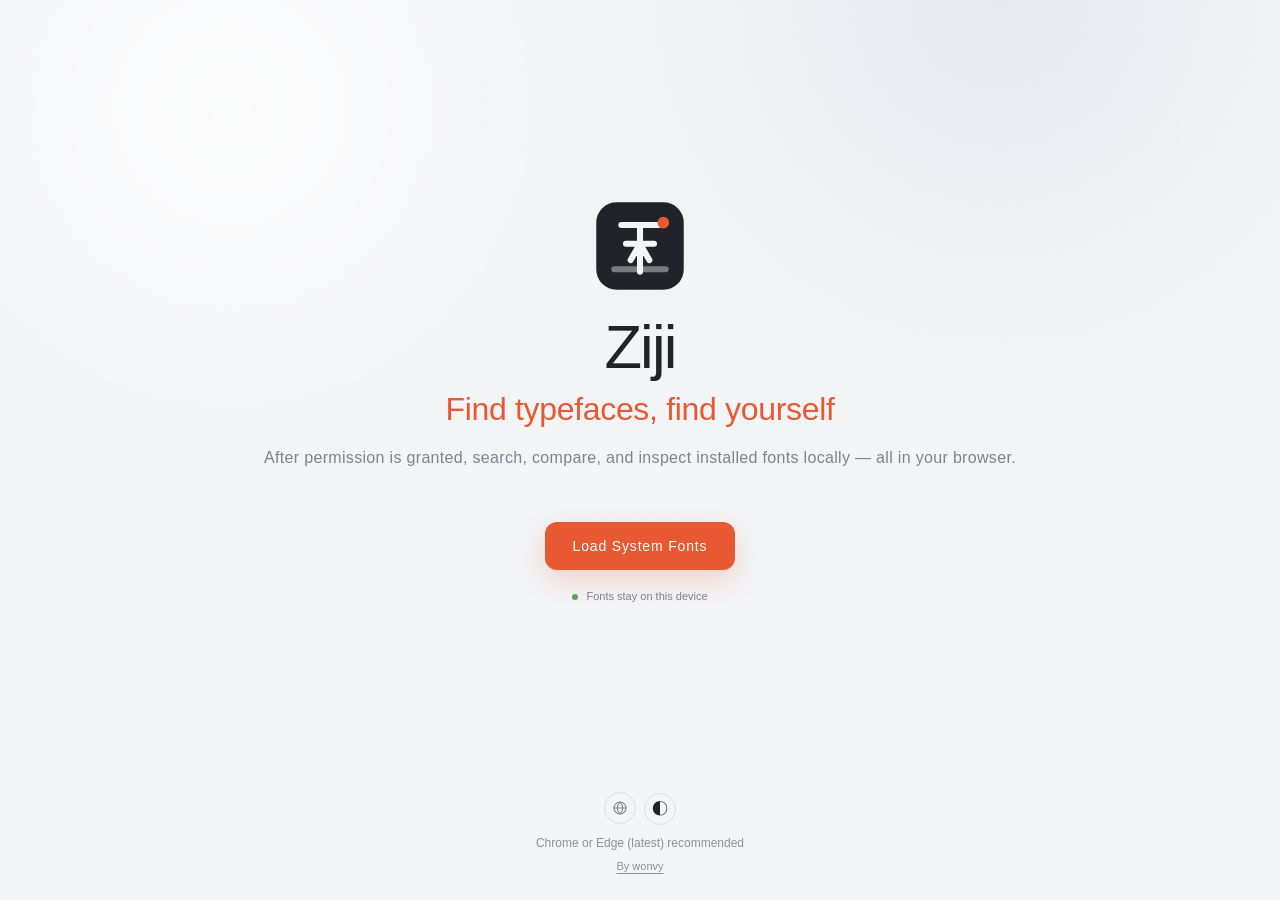
==== commit 33a6cfef: "更新视图模式与国际化文本 * 在app.js中调整视图模式逻辑，新增“专注”模式的处理，确保用户在不同视图下的体验一致性。 * 更新i18n.js与i18n-extra.js中的文本，将“无干扰视图”" ====
--- a/index.html
+++ b/index.html
@@ -24,7 +24,7 @@
             <span class="brand-title-row">
               <strong data-i18n="brand.name">字己</strong>
               <a class="version-badge" href="https://wonvy.cn/" target="_blank" rel="noopener noreferrer" title="By wonvy">
-                <span class="version-badge-text version-text">v1.0.25</span>
+                <span class="version-badge-text version-text">v1.0.26</span>
                 <span class="version-badge-text credit-text">By wonvy</span>
               </a>
             </span>
@@ -104,7 +104,7 @@
                 <span class="eyebrow" data-i18n="toolbar.fontLibrary">字体库</span>
                 <strong id="fontCount"><span class="font-count-value">0</span><span class="font-count-suffix" data-i18n="toolbar.fontCountSuffix"> 款字体</span></strong>
                 <button id="reloadButton" class="toolbar-icon-button" type="button" data-i18n-title="toolbar.reload" data-i18n-aria="toolbar.reload" title="刷新字体" aria-label="刷新字体">
-                  <svg viewBox="0 0 24 24" aria-hidden="true" focusable="false"><path d="M20 7v4h-4"></path><path d="M4 17v-4h4"></path><path d="M18.4 7.6A7 7 0 0 0 6.5 6.5L4 9"></path><path d="M5.6 16.4A7 7 0 0 0 17.5 17.5L20 15"></path></svg>
+                  <svg viewBox="0 0 24 24" aria-hidden="true" focusable="false"><path d="M19 8.5A7 7 0 0 0 6 6.5L4.5 8"></path><path d="M5 15.5a7 7 0 0 0 13 2l1.5-1.5"></path><path d="M19 4.5v4h-4"></path><path d="M5 19.5v-4h4"></path></svg>
                 </button>
               </div>
 
@@ -130,7 +130,7 @@
                     </div>
                     <div class="toolbar-filter-group" role="group" data-i18n-aria="toolbar.filterSortStyleAria" aria-label="筛选排序样式">
                     <details class="filter-menu" id="languageMenu">
-                      <summary><span class="filter-menu-label" data-i18n="filter.language">语言</span> <b id="languageBadge">全部</b></summary>
+                      <summary><span class="filter-menu-label" data-i18n="filter.language">语言</span> <b id="languageBadge">全部</b><svg class="filter-menu-arrow" viewBox="0 0 12 12" aria-hidden="true" focusable="false"><path d="M3 4.5 6 7.5l3-3"/></svg></summary>
                       <div class="filter-popover">
                         <label><input type="radio" name="language-filter" data-language="all" checked> <span data-i18n="filter.languageAll">不限语言</span></label>
                         <label><input type="radio" name="language-filter" data-language="chinese"> <span data-i18n="filter.languageChinese">中文字体</span></label>
@@ -140,13 +140,13 @@
                       </div>
                     </details>
                     <details class="filter-menu" id="weightMenu">
-                      <summary><span class="filter-menu-label" data-i18n="filter.weight">字重</span> <b id="weightBadge">全部</b></summary>
+                      <summary><span class="filter-menu-label" data-i18n="filter.weight">字重</span> <b id="weightBadge">全部</b><svg class="filter-menu-arrow" viewBox="0 0 12 12" aria-hidden="true" focusable="false"><path d="M3 4.5 6 7.5l3-3"/></svg></summary>
                       <div class="filter-popover weight-filter-popover" id="weightFilterList">
                         <span class="filter-empty" data-i18n="filter.weightScanning">正在扫描字重…</span>
                       </div>
                     </details>
                     <details class="filter-menu" id="sortMenu">
-                      <summary><span class="filter-menu-label" data-i18n="filter.sort">排序</span> <b id="sortBadge">名称</b></summary>
+                      <summary><span class="filter-menu-label" data-i18n="filter.sort">排序</span> <b id="sortBadge">名称</b><svg class="filter-menu-arrow" viewBox="0 0 12 12" aria-hidden="true" focusable="false"><path d="M3 4.5 6 7.5l3-3"/></svg></summary>
                       <div class="filter-popover sort-filter-popover">
                         <span class="filter-group-label" data-i18n="filter.sortGeneral">常规</span>
                         <label><input type="radio" name="sort-filter" data-sort="name" checked> <span data-i18n="filter.sortByName">名称排序</span></label>
@@ -168,6 +168,7 @@
                           <span class="filter-menu-label" data-i18n="filter.style">样式</span>
                           <b id="cardPreviewStyleBadge" data-i18n="filter.styleDefault">默认</b>
                           <svg class="card-preview-style-icon" viewBox="0 0 24 24" aria-hidden="true" focusable="false"><path fill="none" stroke="currentColor" stroke-width="1.8" d="M4 7h16M4 12h10M4 17h13"/><circle fill="currentColor" cx="18" cy="12" r="1.5"/><path fill="none" stroke="currentColor" stroke-width="1.8" d="M18 7v10"/></svg>
+                          <svg class="filter-menu-arrow" viewBox="0 0 12 12" aria-hidden="true" focusable="false"><path d="M3 4.5 6 7.5l3-3"/></svg>
                         </summary>
                         <div id="cardPreviewStylePresetMenu" class="filter-popover card-preview-style-preset-popover" role="menu" aria-label="预览样式"></div>
                       </details>
@@ -178,8 +179,12 @@
               </div>
 
               <div class="toolbar-section toolbar-view view-controls" data-i18n-aria="toolbar.viewControlsAria" aria-label="视图控制栏">
-                <button id="gridViewButton" class="view-button active" data-i18n-title="view.grid" data-i18n-aria="view.grid" title="网格视图" aria-label="网格视图">▦</button>
-                <button id="singleViewButton" class="view-button" data-i18n-title="view.single" data-i18n-aria="view.single" title="单字极简视图" aria-label="单字极简视图">字</button>
+                <button id="gridViewButton" class="view-button active" data-i18n-title="view.grid" data-i18n-aria="view.grid" title="网格视图" aria-label="网格视图">
+                  <svg viewBox="0 0 24 24" aria-hidden="true" focusable="false"><rect x="5" y="5" width="5.5" height="5.5" rx="1"></rect><rect x="13.5" y="5" width="5.5" height="5.5" rx="1"></rect><rect x="5" y="13.5" width="5.5" height="5.5" rx="1"></rect><rect x="13.5" y="13.5" width="5.5" height="5.5" rx="1"></rect></svg>
+                </button>
+                <button id="singleViewButton" class="view-button" data-i18n-title="view.single" data-i18n-aria="view.single" title="单字极简视图" aria-label="单字极简视图">
+                  <svg viewBox="0 0 24 24" aria-hidden="true" focusable="false"><rect x="6" y="5" width="12" height="14" rx="2"></rect><path d="M9 9h6"></path><path d="M12 9v6"></path><path d="M9.5 15h5"></path></svg>
+                </button>
                 <label class="grid-layout-control" data-i18n-title="view.columnsTitle"><output id="cardColumnsOutput">7</output> <span data-i18n="view.columns">列</span> <input id="cardColumns" type="range" min="1" max="12" step="1" value="7" data-i18n-aria="view.columnsAria" aria-label="每行显示列数" /></label>
                 <label class="grid-layout-control" data-i18n-title="view.rowsTitle"><output id="cardRowsOutput">4</output> <span data-i18n="view.rows">行</span> <input id="cardRows" type="range" min="1" max="8" step="1" value="4" data-i18n-aria="view.rowsAria" aria-label="每页显示行数" /></label>
                 <label id="singleCardSizeControl" class="grid-layout-control single-size-control" data-i18n-title="view.sizeTitle" title="单字卡片大小" hidden><span class="control-label-text" data-i18n="view.size">大小</span> <span class="single-size-range-wrap"><span id="singleCardSizeBubble" class="single-size-bubble" hidden aria-hidden="true"></span><input id="singleCardSize" type="range" min="48" max="180" step="2" value="82" data-i18n-aria="view.sizeAria" aria-label="单字卡片大小" /></span><output id="singleCardSizeOutput">82</output></label>
@@ -188,7 +193,7 @@
                     <svg viewBox="0 0 24 24" aria-hidden="true"><path fill="none" stroke="currentColor" stroke-width="1.7" stroke-linecap="round" stroke-linejoin="round" d="M6 9l6 6 6-6"></path></svg>
                   </summary>
                   <div class="filter-popover view-options-popover">
-                    <label class="check-option"><input type="checkbox" id="focusViewToggle"> <span data-i18n="view.focusMode">无干扰视图</span></label>
+                    <label class="check-option"><input type="checkbox" id="focusViewToggle"> <span data-i18n="view.focusMode">仅显示预览</span></label>
                     <label class="check-option"><input type="checkbox" id="collapseFamilyFonts"> <span data-i18n="view.collapseFamily">折叠家族字体</span></label>
                   </div>
                 </details>
@@ -200,13 +205,33 @@
             </div>
             <div class="font-view-shell">
               <aside id="favoriteSidebar" class="favorite-sidebar" hidden>
-                <div class="favorite-sidebar-header"><span data-i18n="favorite.categories">收藏分类</span><button id="addCategoryButton" type="button" data-i18n-title="favorite.newCategory" title="新建分类">＋</button></div>
+                <div class="favorite-sidebar-header"><span data-i18n="favorite.categories">收藏分类</span><button id="addCategoryButton" type="button" data-i18n-title="favorite.newCategory" title="新建分类" aria-label="新建分类"><svg viewBox="0 0 24 24" aria-hidden="true" focusable="false"><path d="M12 5v14"></path><path d="M5 12h14"></path></svg></button></div>
                 <div id="favoriteCategoryList" class="favorite-category-list"></div>
-                <div class="favorite-sidebar-data">
-                  <button id="exportFavorites" class="data-button" type="button" data-i18n="favorite.export">导出</button>
-                  <button id="importFavorites" class="data-button" type="button" data-i18n="favorite.import">导入</button>
+                <div class="favorite-sidebar-toolbar" aria-label="收藏分类操作">
+                  <div class="favorite-toolbar-menu">
+                    <button class="favorite-toolbar-button" type="button" title="收藏设置" aria-label="收藏设置">
+                      <svg viewBox="0 0 24 24" aria-hidden="true" focusable="false"><path d="M12 9a3 3 0 1 0 0 6 3 3 0 0 0 0-6z"></path><path d="M19.4 15a1.7 1.7 0 0 0 .34 1.88l.03.03-1.9 3.28-.04-.01a1.7 1.7 0 0 0-1.86-.34l-.43.25a1.7 1.7 0 0 0-.82 1.45V21H9.28v-.04a1.7 1.7 0 0 0-.82-1.45l-.43-.25a1.7 1.7 0 0 0-1.86.34l-.04.01-1.9-3.28.03-.03A1.7 1.7 0 0 0 4.6 15v-.5a1.7 1.7 0 0 0-1.04-1.55L3.5 13v-3.8l.06-.02A1.7 1.7 0 0 0 4.6 7.62v-.5a1.7 1.7 0 0 0-.34-1.88l-.03-.03 1.9-3.28.04.01a1.7 1.7 0 0 0 1.86.34l.43-.25A1.7 1.7 0 0 0 9.28.58V.54h5.44v.04a1.7 1.7 0 0 0 .82 1.45l.43.25a1.7 1.7 0 0 0 1.86-.34l.04-.01 1.9 3.28-.03.03a1.7 1.7 0 0 0-.34 1.88v.5a1.7 1.7 0 0 0 1.04 1.55l.06.02V13l-.06.02a1.7 1.7 0 0 0-1.04 1.55V15z"></path></svg>
+                    </button>
+                    <div class="favorite-toolbar-popover" role="menu">
+                      <button id="exportFavorites" type="button" role="menuitem" data-i18n="favorite.export">导出</button>
+                      <button id="importFavorites" type="button" role="menuitem" data-i18n="favorite.import">导入</button>
+                    </div>
+                  </div>
+                  <button id="renameCategoryButton" class="favorite-toolbar-button" type="button" title="重命名分类" aria-label="重命名分类">
+                    <svg viewBox="0 0 24 24" aria-hidden="true" focusable="false"><path d="M4 20h4l11-11a2.8 2.8 0 0 0-4-4L4 16v4z"></path><path d="m13.5 6.5 4 4"></path></svg>
+                  </button>
+                  <button id="moveCategoryUpButton" class="favorite-toolbar-button" type="button" title="上移分类" aria-label="上移分类">
+                    <svg viewBox="0 0 24 24" aria-hidden="true" focusable="false"><path d="M12 5v14"></path><path d="m7 10 5-5 5 5"></path></svg>
+                  </button>
+                  <button id="moveCategoryDownButton" class="favorite-toolbar-button" type="button" title="下移分类" aria-label="下移分类">
+                    <svg viewBox="0 0 24 24" aria-hidden="true" focusable="false"><path d="M12 5v14"></path><path d="m7 14 5 5 5-5"></path></svg>
+                  </button>
+                  <button id="deleteCategoryButton" class="favorite-toolbar-button danger" type="button" title="删除分类" aria-label="删除分类">
+                    <svg viewBox="0 0 24 24" aria-hidden="true" focusable="false"><path d="M4 7h16"></path><path d="M9 7V5h6v2"></path><path d="m7 7 1 12h8l1-12"></path><path d="M10 11v5"></path><path d="M14 11v5"></path></svg>
+                  </button>
                   <input id="favoritesFile" type="file" accept="application/json,.json" hidden />
                 </div>
+                <div id="favoriteSidebarResizeHandle" class="favorite-sidebar-resize-handle" aria-hidden="true"></div>
               </aside>
               <div class="font-page-area">
                 <div id="fontList" class="font-list card-grid" aria-live="polite"></div>
@@ -325,6 +350,30 @@
                 </div>
               </div>
             </div>
+            <div class="detail-empty-guide" aria-hidden="true">
+              <div class="empty-guide-card">
+                <div class="empty-guide-icon" aria-hidden="true">
+                  <span></span><span></span><span></span>
+                </div>
+                <h3>选择一个字体开始预览</h3>
+                <p>将鼠标移到字体卡片，或点击卡片固定到右侧详情。</p>
+                <div class="keyboard-hints" aria-label="键盘快捷键">
+                  <div class="keyboard-hint">
+                    <span class="virtual-key wide">Space</span>
+                    <span>悬停字体时打开 / 关闭大预览</span>
+                  </div>
+                  <div class="keyboard-hint">
+                    <span class="virtual-key">←</span><span class="virtual-key">→</span>
+                    <span>在字体列表中前后翻页</span>
+                  </div>
+                  <div class="keyboard-hint">
+                    <span class="virtual-key wide">PageUp</span><span class="virtual-key wide">PageDown</span>
+                    <span>快速翻到上一页 / 下一页</span>
+                  </div>
+                </div>
+                <div class="empty-guide-note">详情预览中可双击编辑文字，滚轮调整字号。</div>
+              </div>
+            </div>
           </aside>
         </div>
       </section>
--- a/styles.css
+++ b/styles.css
@@ -75,7 +75,7 @@
   position: absolute;
   z-index: 20;
   left: 0;
-  right: 0;
+  left: 0;
   bottom: -4px;
   height: 8px;
   cursor: ns-resize;
@@ -518,6 +518,11 @@
 .toolbar-view .filter-menu { position: relative; z-index: 1; }
 .toolbar-view .filter-menu[open] { z-index: 40; }
 .toolbar-view .filter-menu-icon { margin-left: 2px; }
+#viewOptionsMenu {
+  margin-left: 10px;
+  padding-left: 10px;
+  border-left: 1px solid var(--line);
+}
 .weight-filter-popover {
   left: auto;
   right: 0;
@@ -758,7 +763,6 @@
 .font-card strong { display: block; overflow: hidden; font-size: 14px; font-weight: 600; text-overflow: ellipsis; white-space: nowrap; }
 .font-card .sample { display: block; overflow: hidden; margin-top: 7px; font-size: 22px; text-overflow: ellipsis; white-space: nowrap; }
 .font-card small { display: block; margin-top: 7px; color: var(--muted); font-size: 9px; letter-spacing: .08em; text-transform: uppercase; }
-.font-card .star { position: absolute; right: 9px; top: 17px; color: var(--muted); }
 .empty-state { padding: 50px 10px; color: var(--muted); text-align: center; font-size: 13px; }
 .preview-pane { display: grid; min-width: 0; min-height: 0; grid-template-rows: auto auto minmax(250px, 1fr) auto; background: var(--panel); }
 .control-bar { display: grid; grid-template-columns: 1fr 280px; gap: 30px; padding: 22px 34px; border-bottom: 1px solid var(--line); }
@@ -943,7 +947,11 @@
 .suggestion-group > span { display: block; margin-bottom: 7px; color: var(--muted); font-size: 12px; }
 .suggestion-tags { display: flex; flex-wrap: wrap; gap: 6px; }
 .suggestion-tag { min-height: 28px; padding: 4px 10px; cursor: pointer; border: 0; border-radius: 20px; color: var(--muted); background: var(--paper); font-size: 12px; }
+.brand-suggestion-tag { display: inline-flex; align-items: center; gap: 6px; }
+.suggestion-tag-count { min-width: 16px; height: 16px; display: inline-flex; align-items: center; justify-content: center; padding: 0 5px; border-radius: 999px; color: var(--muted); background: color-mix(in srgb, var(--ink) 8%, transparent); font-size: 10px; line-height: 1; box-sizing: border-box; }
 .suggestion-tag:hover, .suggestion-tag.active { color: white; background: var(--accent); }
+.suggestion-tag:hover .suggestion-tag-count,
+.suggestion-tag.active .suggestion-tag-count { color: var(--accent); background: white; }
 .suggestion-empty { color: var(--muted); font-size: 12px; }
 .card-preview-input {
   display: flex;
@@ -1062,7 +1070,6 @@
 .toolbar-view .view-button {
   width: var(--toolbar-control-height);
   height: var(--toolbar-control-height);
-  font-size: 14px;
 }
 .toolbar-view .grid-layout-control,
 .toolbar-view .columns-control { margin-left: 2px; gap: 4px; font-size: 9px; }
@@ -1091,16 +1098,11 @@
   flex: none;
   white-space: nowrap;
 }
-.toolbar-view .grid-layout-control input,
+.toolbar-view .grid-layout-control:not(.single-size-control) input,
 .toolbar-view .columns-control input {
   width: clamp(36px, 12cqi, 56px);
   min-width: 36px;
   max-width: 56px;
-}
-.toolbar-view .single-size-control input {
-  width: 100%;
-  min-width: 48px;
-  max-width: none;
 }
 .single-size-range-wrap {
   position: relative;
@@ -1255,16 +1257,24 @@
 }
 .filter-menu summary::-webkit-details-marker { display: none; }
 .filter-menu summary::after {
-  content: "⌄";
-  display: inline-flex;
-  align-items: center;
+  display: none;
+}
+.filter-menu-arrow {
+  width: 12px;
+  height: 12px;
+  display: block;
+  flex: none;
   align-self: center;
-  height: 1em;
-  margin-left: 2px;
+  fill: none;
+  stroke: currentColor;
+  stroke-width: 1.7;
+  stroke-linecap: round;
+  stroke-linejoin: round;
   color: var(--muted);
-  font-size: 10px;
-  line-height: 1;
-}
+  transform-origin: center;
+  transition: transform .15s ease, color .15s ease;
+}
+.filter-menu[open] > summary .filter-menu-arrow { transform: rotate(180deg); }
 .filter-menu summary b {
   display: inline-flex;
   align-items: center;
@@ -1273,7 +1283,9 @@
   font-weight: 700;
   line-height: 1;
 }
-.filter-menu-label { white-space: nowrap; }
+.filter-menu-label { color: color-mix(in srgb, var(--muted) 62%, transparent); white-space: nowrap; }
+.filter-menu[open] > summary .filter-menu-label,
+.filter-menu summary:hover .filter-menu-label { color: var(--muted); }
 
 @media (max-width: 1200px) {
   .toolbar-filter-group .filter-menu-label { display: none; }
@@ -1287,7 +1299,6 @@
   .toolbar-filter-group .card-preview-style-preset-dropdown summary .filter-menu-label,
   .toolbar-filter-group .card-preview-style-preset-dropdown summary .card-preview-style-icon { display: none; }
   .toolbar-filter-group .card-preview-style-preset-dropdown summary b { display: inline-flex; }
-  .toolbar-filter-group .card-preview-style-preset-dropdown summary::after { display: inline-flex; }
   .toolbar-filter-group .card-preview-style-preset-dropdown summary {
     width: auto;
     min-width: 0;
@@ -1309,7 +1320,6 @@
   .toolbar-filter-group .card-preview-style-preset-dropdown summary .filter-menu-label,
   .toolbar-filter-group .card-preview-style-preset-dropdown summary .card-preview-style-icon { display: none; }
   .toolbar-filter-group .card-preview-style-preset-dropdown summary b { display: inline-flex; }
-  .toolbar-filter-group .card-preview-style-preset-dropdown summary::after { display: inline-flex; }
   .toolbar-filter-group .card-preview-style-preset-dropdown summary {
     width: auto;
     min-width: 0;
@@ -1344,6 +1354,21 @@
 .filter-menu-icon[open] summary svg { stroke: var(--accent); }
 .filter-menu[open] summary { border-color: var(--ink); }
 .filter-menu-icon[open] summary { border-color: var(--accent); }
+.locale-menu.filter-menu-icon summary {
+  width: 32px;
+  height: 32px;
+  border-radius: 50%;
+  color: var(--muted);
+  background: transparent;
+}
+.locale-menu.filter-menu-icon summary:hover {
+  color: var(--ink);
+  border-color: var(--ink);
+}
+.locale-menu.filter-menu-icon summary svg {
+  width: 16px;
+  height: 16px;
+}
 .filter-popover { position: absolute; z-index: 50; top: calc(100% + 4px); left: 0; min-width: 145px; padding: 7px; border: 1px solid var(--line); border-radius: 4px; background: var(--panel); box-shadow: var(--shadow); }
 .filter-popover.is-floating,
 .card-family-menu.is-floating {
@@ -1484,21 +1509,18 @@
   border-radius: 4px;
   color: var(--muted);
   background: var(--paper);
-  font-size: 14px;
   box-sizing: border-box;
 }
-.view-controls > .view-button:first-of-type {
-  border-radius: 4px 0 0 4px;
-}
-.view-controls > .view-button + .view-button {
-  margin-left: -7px;
-  border-radius: 0 4px 4px 0;
-}
-#singleViewButton {
-  font-family: Georgia, "Songti SC", serif !important;
-  font-size: 15px;
-}
-#gridViewButton { font-size: 13px; }
+.view-button svg {
+  width: 19px;
+  height: 19px;
+  display: block;
+  fill: none;
+  stroke: currentColor;
+  stroke-width: 1.8;
+  stroke-linecap: round;
+  stroke-linejoin: round;
+}
 .view-button.active { z-index: 1; color: #fff; border-color: var(--accent); background: var(--accent); }
 .grid-layout-control,
 .columns-control {
@@ -1516,12 +1538,19 @@
 .columns-control[hidden] {
   display: none !important;
 }
-.grid-layout-control input,
+.grid-layout-control:not(.single-size-control) input,
 .columns-control input {
   width: clamp(36px, 12cqi, 56px);
   min-width: 36px;
   max-width: 56px;
   flex: 1 1 36px;
+}
+.single-size-control input,
+.toolbar-view .single-size-control input {
+  width: 100%;
+  min-width: 0;
+  max-width: none;
+  flex: 1 1 auto;
 }
 .grid-layout-control output,
 .columns-control output { min-width: 1.2em; color: var(--ink); font-size: 9px; text-align: left; font-variant-numeric: tabular-nums; }
@@ -1579,27 +1608,45 @@
   max-height: none;
   margin-block: 0;
 }
-.favorite-sidebar { width: 210px; min-width: 210px; display: flex; flex-direction: column; overflow: hidden; padding: 8px 10px 8px 0; border-right: 1px solid var(--line); }
+.favorite-sidebar { position: relative; flex: 0 0 auto; width: 210px; min-width: 190px; display: flex; flex-direction: column; overflow: hidden; padding: 8px 10px 8px 0; border-right: 1px solid var(--line); }
 .favorite-sidebar[hidden] { display: none; }
-.favorite-sidebar-header { height: 34px; display: flex; align-items: center; justify-content: space-between; padding: 0 8px; color: var(--muted); font-size: 12px; font-weight: 700; }
-.favorite-sidebar-header button { width: 25px; height: 25px; cursor: pointer; border: 0; border-radius: 3px; color: var(--muted); background: transparent; font-size: 18px; }
+.favorite-sidebar.resizing { transition: none; }
+.favorite-sidebar-header { min-height: 42px; display: flex; align-items: center; justify-content: space-between; padding: 6px 8px 8px; color: var(--ink); font-size: 14px; font-weight: 700; box-sizing: border-box; }
+.favorite-sidebar-header button { width: 18px; height: 18px; display: inline-grid; place-items: center; padding: 0; cursor: pointer; border: 0; border-radius: 999px; color: var(--muted); background: transparent; }
+.favorite-sidebar-header button svg { width: 14px; height: 14px; display: block; fill: none; stroke: currentColor; stroke-width: 2; stroke-linecap: round; stroke-linejoin: round; }
 .favorite-sidebar-header button:hover { color: white; background: var(--accent); }
 .favorite-sidebar-create { flex: none; display: grid; grid-template-columns: minmax(0,1fr) 56px 28px; gap: 4px; padding: 4px 6px 9px; }
 .favorite-sidebar-create input, .favorite-sidebar-create select { min-width: 0; height: 30px; padding: 0 6px; border: 1px solid var(--line); border-radius: 3px; outline: 0; color: var(--ink); background: var(--paper); font-size: 12px; }
 .favorite-sidebar-create button { width: 28px; height: 30px; cursor: pointer; border: 0; border-radius: 3px; color: white; background: var(--ink); font-size: 17px; }
 .favorite-sidebar-create button:hover { background: var(--accent); }
-.favorite-category-list { min-height: 0; flex: 1; overflow: auto; }
-.favorite-category-item { width: 100%; min-height: 34px; display: flex; align-items: center; justify-content: space-between; gap: 8px; padding: 6px 8px; cursor: pointer; border: 0; border-radius: 3px; color: var(--muted); background: transparent; font-size: 12px; text-align: left; }
-.favorite-category-item.child { padding-left: 22px; }
+.favorite-category-list { min-height: 0; flex: 1; display: flex; flex-direction: column; gap: 6px; overflow: auto; padding: 2px 0 8px; }
+.favorite-category-item { width: 100%; min-height: 32px; display: flex; align-items: center; justify-content: space-between; gap: 8px; padding: 6px 8px 6px 28px; cursor: pointer; border: 1px solid transparent; border-radius: 7px; color: var(--muted); background: color-mix(in srgb, var(--paper) 74%, transparent); font-size: 12px; text-align: left; }
+.favorite-category-item.child { min-height: 30px; padding-left: 20px; background: color-mix(in srgb, var(--paper) 58%, transparent); }
 .favorite-category-item span { min-width: 0; overflow: hidden; text-overflow: ellipsis; white-space: nowrap; }
-.favorite-category-item b { color: var(--muted); font-size: 12px; font-weight: 500; }
-.favorite-category-item:hover { color: var(--ink); background: var(--paper); }
-.favorite-category-item.active { color: var(--paper); background: var(--ink); }
-.favorite-category-item.active b { color: color-mix(in srgb, var(--paper) 65%, transparent); }
-.favorite-category-row { display: flex; align-items: center; }
-.favorite-category-row.is-child { padding-left: 4px; }
+.favorite-category-item b { min-width: 18px; height: 18px; display: inline-flex; align-items: center; justify-content: center; padding: 0 5px; border-radius: 999px; color: var(--muted); background: color-mix(in srgb, var(--ink) 8%, transparent); font-size: 11px; font-weight: 600; font-variant-numeric: tabular-nums; box-sizing: border-box; }
+.favorite-category-item:hover { color: var(--ink); border-color: color-mix(in srgb, var(--line) 70%, transparent); background: var(--paper); }
+.favorite-category-item.active { color: white; border-color: var(--accent); background: var(--accent); }
+.favorite-category-item.active b { color: var(--accent); background: white; }
+.favorite-category-divider { height: 1px; margin: 2px 8px 4px; background: var(--line); opacity: .75; }
+.favorite-category-row { position: relative; display: flex; align-items: center; }
+.favorite-category-row.is-child { padding-left: 18px; }
+.favorite-category-row.is-child::before {
+  content: "";
+  position: absolute;
+  left: 7px;
+  top: -4px;
+  bottom: 50%;
+  width: 9px;
+  border-left: 1px solid color-mix(in srgb, var(--line) 82%, transparent);
+  border-bottom: 1px solid color-mix(in srgb, var(--line) 82%, transparent);
+  border-radius: 0 0 0 6px;
+  pointer-events: none;
+}
 .favorite-category-toggle {
-  flex: none;
+  position: absolute;
+  z-index: 1;
+  left: 4px;
+  top: 50%;
   width: 22px;
   height: 28px;
   display: grid;
@@ -1610,6 +1657,7 @@
   color: var(--muted);
   background: transparent;
   cursor: pointer;
+  transform: translateY(-50%);
 }
 .favorite-category-toggle svg {
   width: 12px;
@@ -1618,23 +1666,62 @@
   transition: transform .18s ease;
 }
 .favorite-category-toggle.collapsed svg { transform: rotate(-90deg); }
+.favorite-category-row.active .favorite-category-toggle { color: white; }
 .favorite-category-toggle:hover {
   color: var(--accent);
   background: color-mix(in srgb, var(--accent) 10%, transparent);
 }
+.favorite-category-row.active .favorite-category-toggle:hover {
+  color: white;
+  background: color-mix(in srgb, white 16%, transparent);
+}
 .favorite-category-row.dragging { opacity: .35; }
+.favorite-category-row[draggable='true'] .favorite-category-item { cursor: grab; }
+.favorite-category-row[draggable='true'].dragging .favorite-category-item { cursor: grabbing; }
 .favorite-category-row.drop-before { box-shadow: inset 0 2px 0 var(--accent); }
 .favorite-category-row.drop-after { box-shadow: inset 0 -2px 0 var(--accent); }
 .favorite-category-row.drop-inside { border-radius: 3px; background: var(--stage); box-shadow: inset 0 0 0 1px var(--accent); }
 .favorite-category-row.font-drop { border-radius: 3px; background: var(--stage); box-shadow: inset 0 0 0 2px var(--accent); }
 .favorite-category-row .favorite-category-item { min-width: 0; flex: 1; }
-.favorite-category-actions { display: flex; opacity: 0; transition: opacity .12s; }
-.favorite-category-row:hover .favorite-category-actions { opacity: 1; }
-.favorite-category-actions button { width: 23px; height: 28px; padding: 0; cursor: pointer; border: 0; color: var(--muted); background: transparent; font-size: 12px; }
-.favorite-category-actions button:hover { color: var(--accent); }
 .category-inline-input { min-width: 0; width: 100%; height: 30px; margin: 2px 4px; padding: 0 7px; border: 1px solid var(--accent); border-radius: 2px; outline: 0; color: var(--ink); background: var(--panel); font-size: 12px; }
-.favorite-sidebar-data { flex: none; display: grid; grid-template-columns: 1fr 1fr; gap: 5px; padding: 9px 6px 0; border-top: 1px solid var(--line); }
-.favorite-sidebar-data .data-button { height: 30px; padding: 0 4px; }
+.favorite-sidebar-toolbar { flex: none; display: flex; justify-content: center; gap: 6px; padding: 8px 6px; border-top: 1px solid var(--line); }
+.favorite-toolbar-button { width: 30px; height: 30px; display: inline-grid; place-items: center; padding: 0; cursor: pointer; border: 1px solid var(--line); border-radius: 7px; color: var(--muted); background: var(--paper); transition: color .12s ease, border-color .12s ease, background .12s ease, opacity .12s ease; }
+.favorite-toolbar-button svg { width: 15px; height: 15px; display: block; fill: none; stroke: currentColor; stroke-width: 1.8; stroke-linecap: round; stroke-linejoin: round; }
+.favorite-toolbar-button:hover:not(:disabled) { color: var(--accent); border-color: var(--accent); background: color-mix(in srgb, var(--accent) 8%, var(--paper)); }
+.favorite-toolbar-button.danger:hover:not(:disabled) { color: #fff; border-color: #c0392b; background: #c0392b; }
+.favorite-toolbar-button:disabled { opacity: .38; cursor: not-allowed; }
+.favorite-toolbar-menu { position: relative; }
+.favorite-toolbar-popover {
+  position: absolute;
+  right: 0;
+  bottom: calc(100% + 8px);
+  z-index: 12;
+  min-width: 86px;
+  display: none;
+  padding: 5px;
+  border: 1px solid var(--line);
+  border-radius: 8px;
+  background: var(--panel);
+  box-shadow: 0 12px 28px rgba(0,0,0,.22);
+}
+.favorite-toolbar-menu:hover .favorite-toolbar-popover,
+.favorite-toolbar-menu:focus-within .favorite-toolbar-popover { display: grid; gap: 4px; }
+.favorite-toolbar-popover button {
+  height: 30px;
+  padding: 0 10px;
+  cursor: pointer;
+  border: 0;
+  border-radius: 6px;
+  color: var(--ink);
+  background: transparent;
+  font-size: 12px;
+  text-align: left;
+}
+.favorite-toolbar-popover button:hover { color: white; background: var(--accent); }
+.favorite-sidebar-resize-handle { position: absolute; z-index: 8; top: 0; right: -5px; bottom: 0; width: 10px; cursor: col-resize; }
+.favorite-sidebar-resize-handle::after { content: ""; position: absolute; top: 0; bottom: 0; right: 4px; width: 1px; background: transparent; transition: background .15s; }
+.favorite-sidebar-resize-handle:hover::after,
+.favorite-sidebar.resizing .favorite-sidebar-resize-handle::after { background: var(--accent); }
 .status-bar { min-height: 42px; flex: none; display: grid; grid-template-columns: minmax(240px, 1fr) auto minmax(180px, 1fr); align-items: center; gap: 12px; border-top: 1px solid var(--line); color: var(--muted); background: var(--panel); font-size: 12px; }
 .pagination-bar { height: 42px; display: flex; align-items: center; justify-content: center; gap: 10px; color: var(--muted); font-size: 12px; }
 .page-info { display: inline-flex; align-items: center; gap: 0.35em; }
@@ -1785,7 +1872,18 @@
 .card-grid .font-card small { position: absolute; left: 12px; bottom: 10px; cursor: default; }
 .card-grid .font-card:has(.card-family-switch) small { cursor: ns-resize; }
 .card-grid .font-card .star { right: 11px; top: 10px; }
-.font-card .star { position: absolute; z-index: 3; width: 26px; height: 26px; display: grid; place-items: center; padding: 0; cursor: pointer; border: 0; color: var(--muted); background: transparent; font-size: 16px; }
+.font-card .star { position: absolute; z-index: 3; width: 26px; height: 26px; display: grid; place-items: center; padding: 0; cursor: pointer; border: 0; color: var(--muted); background: transparent; transition: color .15s ease, transform .15s ease; }
+.font-card .star svg {
+  width: 18px;
+  height: 18px;
+  display: block;
+  fill: none;
+  stroke: currentColor;
+  stroke-width: 1.8;
+  stroke-linejoin: round;
+}
+.font-card .star.favorited { color: var(--accent); }
+.font-card .star.favorited svg { fill: currentColor; }
 .font-card .star:hover { color: var(--accent); transform: scale(1.08); }
 .card-copy { width: 28px; height: 28px; display: grid; place-items: center; cursor: copy; border: 0; border-radius: 50%; color: var(--ink); background: var(--panel); box-shadow: 0 3px 10px rgba(0,0,0,.09); transition: opacity .15s ease, transform .15s ease; }
 .card-actions {
@@ -1965,7 +2063,8 @@
 .focus-view .font-card > strong,
 .focus-view .font-card > .card-family-switch,
 .focus-view .font-card > small,
-.focus-view .font-card > .star { opacity: 0; pointer-events: none; }
+.focus-view .font-card > .star,
+.focus-view .font-card .card-actions { opacity: 0; pointer-events: none; }
 .card-grid.focus-view .font-card,
 .card-grid.focus-view .font-card.active { background: transparent; }
 .card-grid.focus-view .font-card:hover { box-shadow: none; }
@@ -1985,10 +2084,6 @@
 .focus-view .font-card.has-preview-style .sample {
   overflow: visible;
 }
-.focus-view .font-card:hover > strong,
-.focus-view .font-card:hover > .card-family-switch,
-.focus-view .font-card:hover > small,
-.focus-view .font-card:hover > .star { opacity: 1; pointer-events: auto; }
 .font-card:has(.card-family-switch.is-open) { z-index: 8; }
 .detail-panel {
   position: relative;
@@ -2015,6 +2110,103 @@
 .detail-content { flex: 1; min-height: 0; display: flex; flex-direction: column; gap: 0; padding: 0 18px 18px; overflow: hidden; opacity: 1; transition: opacity .15s ease; }
 .detail-panel.collapsed .detail-content { visibility: hidden; opacity: 0; }
 .detail-panel.empty-preview .detail-content { visibility: hidden; opacity: 0; }
+.detail-empty-guide {
+  position: absolute;
+  inset: 0;
+  z-index: 2;
+  display: none;
+  align-items: center;
+  justify-content: center;
+  padding: 30px;
+  pointer-events: none;
+}
+.detail-panel.empty-preview:not(.collapsed) .detail-empty-guide { display: flex; }
+.empty-guide-card {
+  width: min(320px, 100%);
+  padding: 26px 22px 22px;
+  border: 1px solid var(--line);
+  border-radius: 12px;
+  color: var(--muted);
+  background:
+    radial-gradient(circle at 50% 0%, color-mix(in srgb, var(--accent) 12%, transparent), transparent 42%),
+    color-mix(in srgb, var(--panel) 94%, var(--paper));
+  box-shadow: 0 18px 50px rgba(0,0,0,.08);
+  text-align: center;
+}
+.empty-guide-icon {
+  width: 72px;
+  height: 46px;
+  display: grid;
+  grid-template-columns: repeat(3, 1fr);
+  gap: 5px;
+  margin: 0 auto 18px;
+  padding: 7px;
+  border: 1px solid var(--line);
+  border-radius: 10px;
+  background: var(--paper);
+  box-sizing: border-box;
+}
+.empty-guide-icon span {
+  border-radius: 5px;
+  background: color-mix(in srgb, var(--accent) 18%, var(--line));
+}
+.empty-guide-icon span:nth-child(2) { background: var(--accent); }
+.empty-guide-card h3 {
+  margin: 0 0 8px;
+  color: var(--ink);
+  font-size: 18px;
+  font-weight: 600;
+  letter-spacing: .02em;
+}
+.empty-guide-card p {
+  margin: 0 auto 18px;
+  max-width: 250px;
+  font-size: 12px;
+  line-height: 1.7;
+}
+.keyboard-hints {
+  display: grid;
+  gap: 8px;
+  text-align: left;
+}
+.keyboard-hint {
+  min-height: 34px;
+  display: flex;
+  align-items: center;
+  gap: 6px;
+  padding: 6px 8px;
+  border: 1px solid color-mix(in srgb, var(--line) 78%, transparent);
+  border-radius: 8px;
+  background: color-mix(in srgb, var(--paper) 72%, transparent);
+  font-size: 11px;
+  line-height: 1.45;
+}
+.virtual-key {
+  min-width: 28px;
+  height: 24px;
+  display: inline-flex;
+  align-items: center;
+  justify-content: center;
+  flex: none;
+  padding: 0 7px;
+  border: 1px solid color-mix(in srgb, var(--line) 80%, var(--muted));
+  border-bottom-width: 2px;
+  border-radius: 6px;
+  color: var(--ink);
+  background: var(--panel);
+  box-shadow: inset 0 -1px 0 color-mix(in srgb, var(--ink) 8%, transparent);
+  font-size: 10px;
+  line-height: 1;
+  box-sizing: border-box;
+}
+.virtual-key.wide { min-width: 45px; }
+.empty-guide-note {
+  margin-top: 14px;
+  padding-top: 13px;
+  border-top: 1px dashed var(--line);
+  font-size: 11px;
+  line-height: 1.6;
+}
 .panel-toggle {
   position: absolute;
   z-index: 9;
@@ -2297,8 +2489,8 @@
 }
 .card-preview-style-menu:hover .card-preview-style-preset-dropdown summary b,
 .card-preview-style-preset-dropdown[open] summary b { color: white; }
-.card-preview-style-menu:hover .card-preview-style-preset-dropdown summary::after,
-.card-preview-style-preset-dropdown[open] summary::after { color: rgba(255,255,255,.82); }
+.card-preview-style-menu:hover .card-preview-style-preset-dropdown .filter-menu-arrow,
+.card-preview-style-preset-dropdown[open] .filter-menu-arrow { color: rgba(255,255,255,.82); }
 .card-preview-style-menu:hover .card-preview-style-preset-dropdown summary svg,
 .card-preview-style-preset-dropdown[open] summary svg { stroke: white; }
 .card-preview-style-preset-popover {
@@ -2345,6 +2537,7 @@
   min-height: 56px;
   display: grid;
   place-items: center;
+  background: transparent;
   font-size: 36px;
   line-height: 1;
 }
@@ -3911,9 +4104,9 @@
 }
 
 @container card-toolbar (min-width: 981px) and (max-width: 1200px) {
-  .grid-layout-control input,
+  .grid-layout-control:not(.single-size-control) input,
   .columns-control input,
-  .toolbar-view .grid-layout-control input,
+  .toolbar-view .grid-layout-control:not(.single-size-control) input,
   .toolbar-view .columns-control input {
     width: clamp(32px, 10cqi, 48px);
     max-width: 48px;
@@ -3928,9 +4121,9 @@
     min-width: 120px;
     max-width: 150px;
   }
-  .grid-layout-control input,
+  .grid-layout-control:not(.single-size-control) input,
   .columns-control input,
-  .toolbar-view .grid-layout-control input,
+  .toolbar-view .grid-layout-control:not(.single-size-control) input,
   .toolbar-view .columns-control input {
     width: clamp(32px, 10cqi, 48px);
     max-width: 48px;
@@ -3945,9 +4138,9 @@
   .toolbar-filters .chip { padding: 0 8px; }
   .toolbar-view .grid-layout-control,
   .toolbar-view .columns-control { gap: 3px; }
-  .toolbar-view .grid-layout-control input,
+  .toolbar-view .grid-layout-control:not(.single-size-control) input,
   .toolbar-view .columns-control input,
-  .grid-layout-control input,
+  .grid-layout-control:not(.single-size-control) input,
   .columns-control input {
     width: clamp(32px, 16cqi, 44px);
     min-width: 32px;
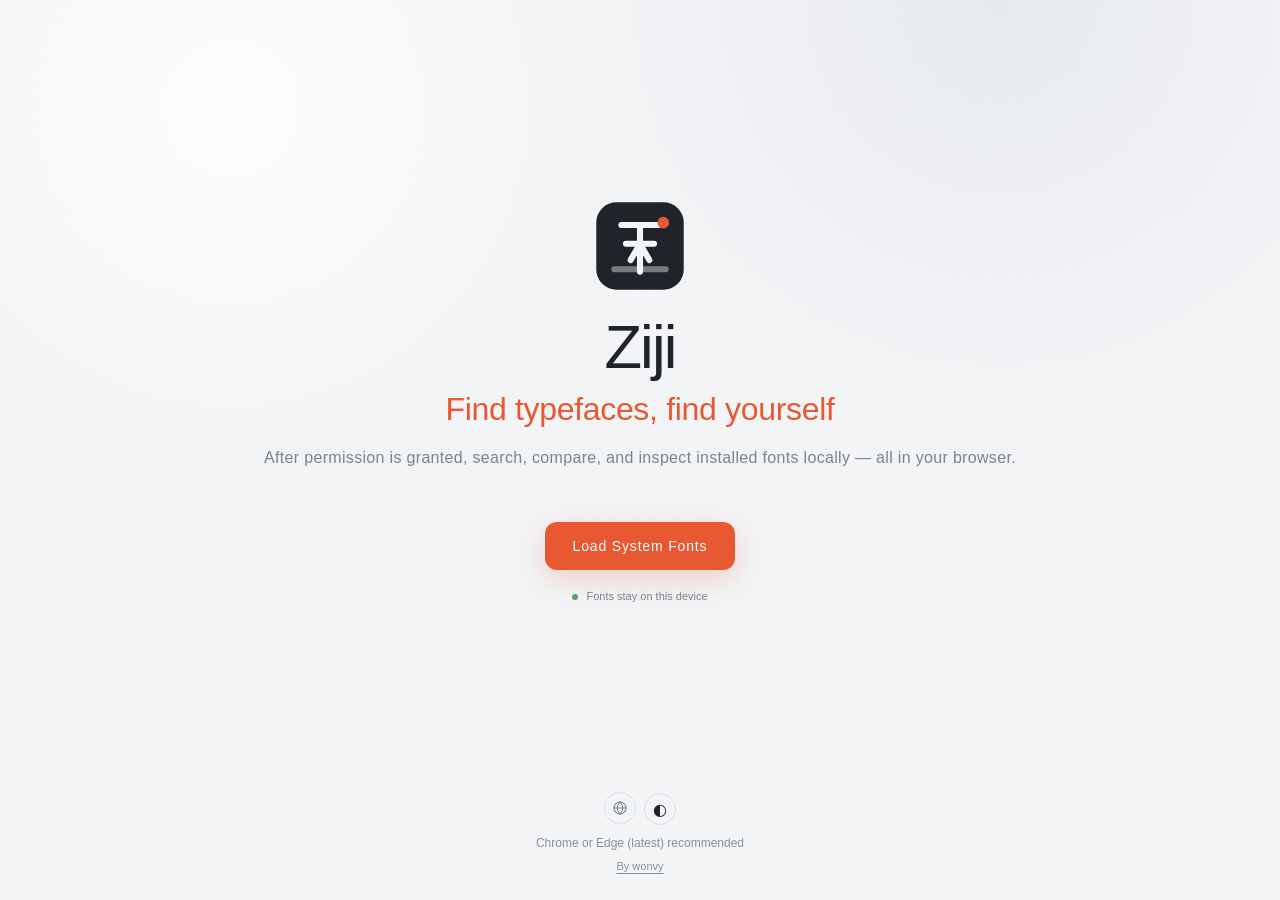
==== commit 2d29f076: "Deploy ZIJI standalone page 40182ec44ba08897ee99ffae51ad066ccfb240a5" ====
--- a/index.html
+++ b/index.html
@@ -5,7 +5,4249 @@
   <meta name="viewport" content="width=device-width, initial-scale=1.0" />
   <meta name="color-scheme" content="light" />
   <title>字己 · 本地字体预览</title>
-  <link rel="stylesheet" href="styles.css" />
+  <style>
+:root {
+  --paper: #f3f4f6;
+  --panel: #fbfcfd;
+  --ink: #20242a;
+  --muted: #7b838e;
+  --line: #d8dde5;
+  --accent: #e85832;
+  --stage: #eceff3;
+  --shadow: 0 18px 60px rgba(31, 38, 48, .1);
+  --topbar-height: 88px;
+  --toolbar-control-height: 34px;
+}
+
+* { box-sizing: border-box; }
+html { height: 100%; overflow: hidden; }
+body {
+  min-width: 320px;
+  min-height: 100%;
+  margin: 0;
+  color: var(--ink);
+  background:
+    radial-gradient(circle at 18% 12%, rgba(255,255,255,.72), transparent 28%),
+    radial-gradient(circle at 78% 0%, rgba(225,229,236,.72), transparent 30%),
+    var(--paper);
+  font-family: Inter, "Segoe UI", "Microsoft YaHei", sans-serif;
+  overflow: hidden;
+  user-select: none;
+  -webkit-user-select: none;
+}
+input,
+textarea,
+select,
+[contenteditable="true"] {
+  user-select: text;
+  -webkit-user-select: text;
+}
+::selection {
+  background: transparent;
+  color: inherit;
+}
+::-moz-selection {
+  background: transparent;
+  color: inherit;
+}
+body::before {
+  content: "";
+  position: fixed;
+  inset: 0;
+  z-index: 0;
+  pointer-events: none;
+  opacity: .32;
+  background-image:
+    radial-gradient(circle, rgba(32,36,42,.08) .45px, transparent .7px),
+    radial-gradient(circle, rgba(255,255,255,.8) .35px, transparent .7px);
+  background-position: 0 0, 7px 9px;
+  background-size: 13px 13px, 17px 17px;
+  mix-blend-mode: multiply;
+}
+button, input { font: inherit; }
+button { color: inherit; }
+.app-shell { position: relative; z-index: 1; height: 100vh; display: flex; flex-direction: column; overflow: hidden; }
+main { position: relative; flex: 1; min-height: 0; overflow: hidden; }
+.topbar {
+  position: relative;
+  z-index: 12;
+  flex: none;
+  display: flex;
+  align-items: center;
+  min-height: var(--topbar-height);
+  padding: 0 14px;
+  border-bottom: 1px solid var(--line);
+  background: var(--paper);
+}
+.topbar-resize-handle {
+  position: absolute;
+  z-index: 20;
+  left: 0;
+  left: 0;
+  bottom: -4px;
+  height: 8px;
+  cursor: ns-resize;
+}
+.topbar-resize-handle::after {
+  content: "";
+  position: absolute;
+  left: 0;
+  right: 0;
+  top: 3px;
+  height: 1px;
+  background: transparent;
+  transition: background .15s ease;
+}
+.topbar-resize-handle:hover::after,
+.topbar.resizing .topbar-resize-handle::after {
+  background: var(--accent);
+}
+.topbar-row { width: 100%; min-width: 0; }
+.topbar-main {
+  position: relative;
+  display: flex;
+  align-items: center;
+  justify-content: space-between;
+  width: 100%;
+  min-height: calc(var(--topbar-height) - 10px);
+}
+.brand {
+  position: absolute;
+  z-index: 3;
+  left: 50%;
+  display: flex;
+  align-items: center;
+  gap: 12px;
+  color: inherit;
+  text-decoration: none;
+  transform: translateX(-50%);
+  transition: left .58s cubic-bezier(.77,0,.18,1), transform .58s cubic-bezier(.77,0,.18,1), gap .36s ease;
+}
+body.workspace-active .brand { left: 0; gap: 9px; transform: translateX(0); }
+.brand-mark {
+  position: relative;
+  display: grid;
+  place-items: center;
+  width: 48px;
+  height: 48px;
+  color: var(--ink);
+  transition: width .42s ease, height .42s ease, color .2s ease;
+}
+body.workspace-active .brand-mark { width: 32px; height: 32px; }
+.brand-mark svg { width: 100%; height: 100%; display: block; overflow: visible; }
+.logo-frame { fill: var(--ink); stroke: var(--ink); stroke-width: 1.5; }
+.logo-glyph,
+.logo-guide {
+  fill: none;
+  stroke: var(--paper);
+  stroke-width: 2.6;
+  stroke-linecap: round;
+  stroke-linejoin: round;
+}
+.logo-guide { opacity: .42; }
+.logo-dot { fill: var(--accent); }
+.brand-copy { display: block; min-width: 0; }
+.brand-title-row { display: flex; align-items: center; gap: 6px; }
+.brand strong { font-size: 22px; letter-spacing: .12em; transition: font-size .36s ease; }
+body.workspace-active .brand strong { font-size: 20px; letter-spacing: .1em; }
+.brand small { display: none; }
+.version-badge {
+  position: relative;
+  flex: none;
+  display: inline-grid;
+  min-width: 48px;
+  height: 18px;
+  margin: 0;
+  padding: 1px 5px;
+  overflow: hidden;
+  border: 1px solid var(--line);
+  border-radius: 20px;
+  color: var(--muted);
+  background: var(--panel);
+  font-size: 10px;
+  font-weight: 600;
+  letter-spacing: .02em;
+  line-height: 14px;
+  text-align: center;
+  text-decoration: none;
+}
+body.workspace-active .version-badge { font-size: 9px; }
+.version-badge-text {
+  grid-area: 1 / 1;
+  transition: transform .22s ease, opacity .22s ease;
+}
+.version-badge .credit-text { opacity: 0; transform: translateY(110%); }
+.version-badge:hover,
+.version-badge:focus-visible { color: var(--accent); border-color: color-mix(in srgb, var(--accent) 46%, var(--line)); }
+.version-badge:hover .version-text,
+.version-badge:focus-visible .version-text { opacity: 0; transform: translateY(-110%); }
+.version-badge:hover .credit-text,
+.version-badge:focus-visible .credit-text { opacity: 1; transform: translateY(0); }
+.header-actions { position: relative; z-index: 2; display: flex; align-items: center; gap: 10px; margin-left: auto; }
+.workspace-header-actions { display: none; }
+.workspace-active .workspace-header-actions { display: flex; align-items: center; gap: 6px; }
+.header-actions .locale-menu { position: relative; }
+.header-actions .locale-popover,
+.welcome-footer .locale-popover {
+  right: 0;
+  left: auto;
+  min-width: 148px;
+  max-height: min(360px, 58vh);
+  overflow-y: auto;
+  padding: 6px;
+  overscroll-behavior: contain;
+}
+.locale-option {
+  width: 100%;
+  display: block;
+  padding: 7px 10px;
+  cursor: pointer;
+  border: 0;
+  border-radius: 4px;
+  color: var(--ink);
+  background: transparent;
+  font-size: 12px;
+  text-align: left;
+}
+.locale-option:hover { background: var(--paper); }
+.locale-option.active { color: var(--accent); font-weight: 600; }
+.welcome-footer .welcome-locale-menu summary { color: var(--muted); }
+.header-preview {
+  position: absolute;
+  left: 50%;
+  top: 50%;
+  z-index: 1;
+  display: none;
+  align-items: center;
+  gap: 6px;
+  width: min(460px, calc(100vw - 380px));
+  max-width: 520px;
+  transform: translate(-50%, -50%);
+}
+body.workspace-active .header-preview { display: flex; align-items: center; }
+body:not(.workspace-active) .topbar { display: none; }
+.header-preview-input { flex: 1; min-width: 0; background: var(--panel); }
+.header-preview-input-wrap {
+  position: relative;
+  flex: 1;
+  min-width: 0;
+}
+.header-preview-input {
+  position: relative;
+  padding-right: 28px;
+}
+.preview-input-history-toggle {
+  position: absolute;
+  top: 0;
+  right: 0;
+  bottom: 0;
+  width: 28px;
+  display: grid;
+  place-items: center;
+  padding: 0;
+  cursor: pointer;
+  border: 0;
+  border-left: 1px solid var(--line);
+  border-radius: 0 4px 4px 0;
+  color: var(--muted);
+  background: transparent;
+  transition: color .12s ease, background .12s ease;
+}
+.preview-input-history-toggle svg {
+  width: 12px;
+  height: 12px;
+}
+.preview-input-history-toggle:hover,
+.header-preview-input:hover .preview-input-history-toggle {
+  color: var(--ink);
+  background: color-mix(in srgb, var(--paper) 70%, transparent);
+}
+.preview-input-history {
+  position: absolute;
+  z-index: 60;
+  top: calc(100% + 4px);
+  left: 0;
+  right: 0;
+  width: 100%;
+  max-height: 160px;
+  overflow: auto;
+  padding: 4px;
+  border: 1px solid var(--line);
+  border-radius: 4px;
+  background: var(--panel);
+  box-shadow: var(--shadow);
+}
+.preview-input-history[hidden] { display: none; }
+.preview-history-item {
+  width: 100%;
+  display: block;
+  padding: 8px 10px;
+  cursor: pointer;
+  border: 0;
+  border-radius: 4px;
+  color: var(--ink);
+  background: transparent;
+  font-size: 12px;
+  text-align: left;
+  overflow: hidden;
+  text-overflow: ellipsis;
+  white-space: nowrap;
+}
+.preview-history-item:hover { color: var(--accent); background: var(--paper); }
+.toolbar-meta {
+  flex: none;
+  align-items: center;
+  gap: 8px;
+  justify-self: start;
+  grid-column: 1;
+}
+.toolbar-meta .eyebrow,
+.toolbar-meta strong {
+  display: inline-flex;
+  align-items: center;
+  line-height: 1;
+}
+.toolbar-meta .eyebrow {
+  color: var(--ink);
+  font-size: 12px;
+  font-weight: 400;
+  letter-spacing: 0;
+  text-transform: none;
+}
+.toolbar-meta strong {
+  margin: 0;
+  font-family: inherit;
+  font-size: 12px;
+  font-weight: 400;
+  color: var(--muted);
+  white-space: nowrap;
+}
+.toolbar-meta .font-count-value {
+  color: var(--accent);
+  font-weight: 700;
+  font-size: 16px;
+  font-variant-numeric: tabular-nums;
+  margin-right: 4px;
+}
+.toolbar-icon-button {
+  width: var(--toolbar-control-height);
+  height: var(--toolbar-control-height);
+  display: inline-grid;
+  place-items: center;
+  padding: 0;
+  cursor: pointer;
+  border: 1px solid var(--line);
+  border-radius: 4px;
+  color: var(--muted);
+  background: var(--paper);
+  flex: none;
+  box-sizing: border-box;
+}
+.toolbar-icon-button svg {
+  width: 15px;
+  height: 15px;
+  display: block;
+  fill: none;
+  stroke: currentColor;
+  stroke-width: 1.7;
+  stroke-linecap: round;
+  stroke-linejoin: round;
+}
+.toolbar-icon-button:hover {
+  color: var(--accent);
+  border-color: var(--accent);
+  background: var(--paper);
+}
+.toolbar-center {
+  position: relative;
+  display: flex;
+  flex-wrap: nowrap;
+  align-items: center;
+  justify-content: stretch;
+  gap: 8px;
+  min-width: 0;
+  width: 100%;
+  justify-self: stretch;
+  grid-column: 2;
+  overflow: visible;
+}
+.toolbar-search-wrap {
+  position: relative;
+  flex: none;
+  width: 150px;
+  min-width: 150px;
+  max-width: 150px;
+  z-index: 12;
+}
+.toolbar-search-wrap:focus-within {
+  z-index: 80;
+}
+.toolbar-search,
+.card-toolbar .search-box {
+  display: flex;
+  align-items: center;
+  gap: 8px;
+  width: 100%;
+  height: var(--toolbar-control-height);
+  margin: 0;
+  padding: 0 10px;
+  border: 1px solid var(--line);
+  border-radius: 4px;
+  background: var(--panel);
+}
+.toolbar-search input { min-width: 0; flex: 1; font-size: 13px; }
+.toolbar-search input[type="search"]::-webkit-search-cancel-button,
+.toolbar-search input[type="search"]::-webkit-search-decoration,
+.toolbar-search input[type="search"]::-webkit-search-results-button {
+  -webkit-appearance: none;
+  appearance: none;
+  display: none;
+}
+.toolbar-search input[type="search"]::-moz-search-clear-button { display: none; }
+.toolbar-search .search-icon {
+  flex: none;
+  color: var(--muted);
+  font-size: 15px;
+  line-height: 1;
+  transition: color .15s ease;
+}
+.toolbar-search:focus-within .search-icon { color: color-mix(in srgb, var(--ink) 72%, var(--muted)); }
+.toolbar-search kbd { font-size: 9px; }
+.search-clear-button {
+  flex: none;
+  width: 18px;
+  height: 18px;
+  display: grid;
+  place-items: center;
+  padding: 0;
+  border: 0;
+  border-radius: 50%;
+  color: var(--muted);
+  background: color-mix(in srgb, var(--muted) 10%, transparent);
+  cursor: pointer;
+  opacity: 0;
+  transform: scale(.86);
+  transition: opacity .16s ease, transform .16s ease, color .15s ease, background .15s ease, box-shadow .15s ease;
+}
+.search-clear-button:not([hidden]) {
+  opacity: 1;
+  transform: scale(1);
+}
+.search-clear-button:hover {
+  color: var(--accent);
+  background: color-mix(in srgb, var(--accent) 14%, var(--panel));
+  box-shadow: 0 0 0 1px color-mix(in srgb, var(--accent) 22%, transparent);
+}
+.search-clear-button:active { transform: scale(.9); }
+.search-clear-button:focus-visible {
+  outline: 0;
+  color: var(--accent);
+  box-shadow: 0 0 0 2px color-mix(in srgb, var(--accent) 34%, transparent);
+}
+.search-clear-button svg { width: 10px; height: 10px; display: block; }
+body.dark .search-clear-button:hover {
+  background: color-mix(in srgb, var(--accent) 18%, var(--panel));
+  box-shadow: 0 0 0 1px color-mix(in srgb, var(--accent) 28%, transparent);
+}
+.card-toolbar .toolbar-filters.filter-row {
+  display: block;
+  position: relative;
+  width: 100%;
+  min-height: var(--toolbar-control-height);
+  align-items: center;
+  gap: 8px 10px;
+  padding: 0;
+  border-bottom: 0;
+  overflow: visible;
+}
+.toolbar-filters-leading {
+  display: inline-flex;
+  align-items: center;
+  gap: 5px;
+  flex: none;
+}
+.toolbar-filters-stack {
+  position: absolute;
+  left: 50%;
+  top: 50%;
+  z-index: 2;
+  display: inline-flex;
+  flex-direction: row;
+  flex-wrap: nowrap;
+  align-items: center;
+  gap: 6px;
+  min-width: 0;
+  max-width: calc(100% - 12px);
+  transform: translate(-50%, -50%);
+}
+.toolbar-filters-stack > .toolbar-search-wrap {
+  flex: none;
+  width: 150px;
+  min-width: 150px;
+  max-width: 150px;
+}
+.toolbar-filters-stack > .toolbar-filter-group {
+  flex: none;
+  margin-inline: 0;
+  padding-inline: 0;
+}
+.toolbar-filter-group {
+  display: inline-flex;
+  align-items: center;
+  justify-content: center;
+  gap: 5px;
+  flex: 0 0 auto;
+  max-width: 100%;
+  overflow-x: auto;
+  overscroll-behavior-x: contain;
+  scrollbar-width: none;
+  -webkit-overflow-scrolling: touch;
+  margin-inline: auto;
+  padding-inline: 6px;
+}
+.toolbar-filter-group::-webkit-scrollbar { display: none; }
+.toolbar-filters .chip {
+  height: var(--toolbar-control-height);
+  display: inline-flex;
+  align-items: center;
+  padding: 0 10px;
+  font-size: 10px;
+  border: 1px solid var(--line);
+  border-radius: 4px;
+  background: var(--paper);
+  box-sizing: border-box;
+}
+.toolbar-filters .chip.active {
+  color: white;
+  border-color: var(--accent);
+  background: var(--accent);
+}
+.toolbar-view { flex: none; justify-self: end; grid-column: 3; margin-left: auto; }
+.toolbar-view .filter-menu { position: relative; z-index: 1; }
+.toolbar-view .filter-menu[open] { z-index: 40; }
+.toolbar-view .filter-menu-icon { margin-left: 2px; }
+#viewOptionsMenu {
+  margin-left: 10px;
+  padding-left: 10px;
+  border-left: 1px solid var(--line);
+}
+.weight-filter-popover {
+  left: auto;
+  right: 0;
+  width: 240px;
+  min-width: 240px;
+  max-width: min(280px, 72vw);
+  max-height: 460px;
+  padding: 8px;
+  overflow-y: auto;
+}
+.weight-filter-popover:has(.weight-filter-item) {
+  display: flex;
+  flex-direction: column;
+  gap: 2px;
+}
+.weight-filter-popover .filter-empty { padding: 10px 8px; }
+.weight-filter-item {
+  display: block;
+  min-height: 36px;
+  padding: 8px 10px;
+  cursor: pointer;
+  border-radius: 4px;
+  font-size: 11px;
+  white-space: nowrap;
+}
+.weight-filter-item:hover { background: var(--paper); }
+.weight-filter-name {
+  display: flex;
+  align-items: center;
+  gap: 8px;
+  min-width: 0;
+  width: 100%;
+}
+.weight-filter-label {
+  flex: 1;
+  min-width: 0;
+  overflow: hidden;
+  text-overflow: ellipsis;
+}
+.weight-filter-count {
+  flex: none;
+  margin-left: auto;
+  min-width: 2.4em;
+  color: var(--muted);
+  font-size: 10px;
+  font-variant-numeric: tabular-nums;
+  text-align: right;
+}
+#weightMenu summary b {
+  display: inline-block;
+  max-width: 96px;
+  overflow: hidden;
+  text-overflow: ellipsis;
+  vertical-align: bottom;
+  white-space: nowrap;
+}
+.filter-empty { display: block; padding: 8px; color: var(--muted); font-size: 11px; }
+.privacy { color: var(--muted); font-size: 11px; }
+.privacy i { display: inline-block; width: 6px; height: 6px; margin-right: 5px; border-radius: 50%; background: #55a36a; }
+.icon-button, .text-button, .pill-button, .chip { cursor: pointer; border: 0; background: transparent; }
+.icon-button { width: 32px; height: 32px; border: 1px solid var(--line); border-radius: 50%; font-size: 16px; }
+.icon-button:hover { border-color: var(--ink); }
+.welcome {
+  position: absolute;
+  inset: 0;
+  display: flex;
+  flex-direction: column;
+  align-items: center;
+  justify-content: center;
+  padding: 0 32px 24px;
+  text-align: center;
+  transition: transform .58s cubic-bezier(.77,0,.18,1), opacity .35s ease;
+}
+.welcome-inner {
+  width: min(920px, 100%);
+  flex: 1;
+  display: flex;
+  flex-direction: column;
+  align-items: center;
+  justify-content: center;
+}
+.welcome-brand-mark {
+  display: grid;
+  place-items: center;
+  width: clamp(80px, 14vw, 112px);
+  height: clamp(80px, 14vw, 112px);
+  margin-bottom: 4px;
+  color: var(--ink);
+}
+.welcome-brand-mark svg {
+  width: 100%;
+  height: 100%;
+  display: block;
+  overflow: visible;
+}
+.welcome .eyebrow { margin-bottom: 2px; letter-spacing: .2em; }
+.welcome h1 {
+  margin: 8px 0 18px;
+  font-size: clamp(36px, 4.8vw, 64px);
+  font-weight: 400;
+  line-height: 1.06;
+  letter-spacing: -.03em;
+}
+.welcome-accent {
+  display: block;
+  margin-top: 0.42em;
+  color: var(--accent);
+  font-style: normal;
+  font-weight: 400;
+  font-size: clamp(20px, 2.5vw, 32px);
+  line-height: 1.12;
+  letter-spacing: -.01em;
+}
+.welcome-lead {
+  margin: 0;
+  color: var(--muted);
+  font-size: 16px;
+  line-height: 1.5;
+  letter-spacing: .02em;
+  white-space: nowrap;
+}
+.primary-button {
+  width: fit-content;
+  min-width: 168px;
+  height: 48px;
+  display: inline-flex;
+  align-items: center;
+  justify-content: center;
+  margin-top: 32px;
+  padding: 0 28px;
+  cursor: pointer;
+  color: white;
+  border: 0;
+  border-radius: 12px;
+  background: var(--accent);
+  box-shadow: 0 10px 28px rgba(232, 88, 50, .22);
+  font-size: 14px;
+  font-weight: 500;
+  letter-spacing: .06em;
+  transition: transform .18s ease, color .18s ease, background .18s ease, box-shadow .18s ease, filter .18s ease;
+}
+.primary-button:hover {
+  color: white;
+  background: var(--accent);
+  box-shadow:
+    0 14px 34px rgba(232, 88, 50, .28),
+    0 0 0 5px color-mix(in srgb, var(--accent) 12%, transparent);
+  filter: none;
+  transform: translateY(-2px);
+}
+.primary-button:active {
+  filter: none;
+  transform: translateY(0);
+  background: var(--accent);
+  box-shadow: 0 8px 20px rgba(232, 88, 50, .2);
+}
+.primary-button:disabled { cursor: wait; opacity: .76; transform: none; box-shadow: none; }
+.welcome-inner > .primary-button { margin-top: 52px; }
+.welcome-actions {
+  display: flex;
+  align-items: center;
+  justify-content: center;
+  gap: 12px;
+  margin-top: 20px;
+}
+.welcome-actions .privacy { margin: 0; font-size: 11px; }
+.load-progress { width: min(360px, 100%); margin-top: 20px; }
+.progress-track { height: 3px; overflow: hidden; border-radius: 5px; background: var(--line); }
+.progress-track i { display: block; width: 0; height: 100%; background: var(--accent); transition: width .25s ease; }
+.load-progress.indeterminate .progress-track i {
+  width: 38%; animation: indeterminate 1.15s ease-in-out infinite;
+}
+.progress-copy { display: flex; justify-content: space-between; margin-top: 9px; color: var(--muted); font-size: 11px; }
+.progress-copy strong { color: var(--ink); font-weight: 600; }
+@keyframes indeterminate { from { transform: translateX(-110%); } to { transform: translateX(290%); } }
+.welcome .support-note,
+.welcome-footer-note {
+  flex: none;
+  margin: 0;
+  color: var(--muted);
+  font-size: 12px;
+  opacity: .88;
+}
+.welcome-footer-controls {
+  display: flex;
+  align-items: center;
+  gap: 8px;
+}
+.welcome-footer {
+  flex: none;
+  display: flex;
+  flex-direction: column;
+  align-items: center;
+  gap: 10px;
+  margin-top: auto;
+  padding-bottom: 4px;
+}
+.welcome-footer .icon-button {
+  flex: none;
+}
+.welcome-footer-link {
+  color: var(--muted);
+  font-size: 11px;
+  text-decoration: underline;
+  text-underline-offset: 3px;
+  opacity: .88;
+}
+.welcome-footer-link:hover { color: var(--accent); }
+.eyebrow { color: var(--accent); font-size: 10px; font-weight: 800; letter-spacing: .18em; text-transform: uppercase; }
+.workspace { height: 100%; display: grid; grid-template-columns: minmax(0, 1fr); grid-template-rows: minmax(0, 1fr); background: var(--panel); }
+.sidebar { display: flex; flex-direction: column; min-height: 0; padding: 25px 20px 0; border-right: 1px solid var(--line); background: var(--panel); }
+.sidebar-heading, .panel-title, .font-meta-row { display: flex; align-items: center; justify-content: space-between; }
+.sidebar-heading strong, .panel-title strong { display: block; margin-top: 5px; font-family: Georgia, "Songti SC", serif; font-size: 19px; font-weight: 500; }
+.scan-progress { margin-top: 15px; color: var(--muted); font-size: 10px; }
+.scan-progress .progress-track { margin-top: 7px; height: 2px; }
+.text-button { padding: 5px; color: var(--muted); font-size: 12px; }
+.text-button:hover { color: var(--accent); }
+.search-box { display: flex; align-items: center; gap: 9px; margin-top: 22px; padding: 0 12px; height: 43px; border: 1px solid var(--line); background: var(--paper); }
+.search-box input { min-width: 0; flex: 1; border: 0; outline: 0; color: var(--ink); background: transparent; font-size: 13px; }
+kbd { color: var(--muted); font-size: 10px; }
+.filter-row { display: flex; gap: 6px; padding: 13px 0; }
+.chip { padding: 6px 10px; border-radius: 30px; color: var(--muted); font-size: 11px; }
+.chip.active { color: white; background: var(--accent); }
+.font-list { min-height: 0; overflow-y: auto; scrollbar-gutter: stable; scrollbar-width: thin; scrollbar-color: color-mix(in srgb, var(--muted) 38%, transparent) transparent; }
+.font-list::-webkit-scrollbar { width: 6px; height: 6px; }
+.font-list::-webkit-scrollbar-track { background: transparent; }
+.font-list::-webkit-scrollbar-thumb {
+  border: 2px solid transparent;
+  border-radius: 999px;
+  background: color-mix(in srgb, var(--muted) 34%, transparent);
+  background-clip: padding-box;
+}
+.font-list::-webkit-scrollbar-thumb:hover { background: color-mix(in srgb, var(--muted) 54%, transparent); background-clip: padding-box; }
+.font-list::-webkit-scrollbar-corner { background: transparent; }
+.font-card { position: relative; padding: 15px 38px 14px 9px; cursor: pointer; border-bottom: 1px solid var(--line); }
+.font-card:hover, .font-card.active { background: var(--paper); }
+.font-card.active::before { content: ""; position: absolute; left: 0; top: 16px; width: 3px; height: 36px; background: var(--accent); }
+.font-card strong { display: block; overflow: hidden; font-size: 14px; font-weight: 600; text-overflow: ellipsis; white-space: nowrap; }
+.font-card .sample { display: block; overflow: hidden; margin-top: 7px; font-size: 22px; text-overflow: ellipsis; white-space: nowrap; }
+.font-card small { display: block; margin-top: 7px; color: var(--muted); font-size: 9px; letter-spacing: .08em; text-transform: uppercase; }
+.empty-state { padding: 50px 10px; color: var(--muted); text-align: center; font-size: 13px; }
+.preview-pane { display: grid; min-width: 0; min-height: 0; grid-template-rows: auto auto minmax(250px, 1fr) auto; background: var(--panel); }
+.control-bar { display: grid; grid-template-columns: 1fr 280px; gap: 30px; padding: 22px 34px; border-bottom: 1px solid var(--line); }
+.preview-input-wrap span, .compact-control label { display: block; margin-bottom: 8px; color: var(--muted); font-size: 10px; letter-spacing: .12em; }
+.preview-input-wrap input { width: 100%; padding: 0; border: 0; outline: 0; color: var(--ink); background: transparent; font-family: Georgia, "Songti SC", serif; font-size: 20px; }
+.compact-control { display: grid; grid-template-columns: 1fr 36px; align-items: center; }
+.compact-control label { grid-column: 1 / -1; }
+input[type="range"] {
+  width: 100%;
+  height: 16px;
+  margin: 0;
+  background: transparent;
+  -webkit-appearance: none;
+  appearance: none;
+  accent-color: unset;
+}
+input[type="range"]::-webkit-slider-runnable-track {
+  height: 3px;
+  border-radius: 2px;
+  background: var(--line);
+}
+input[type="range"]::-webkit-slider-thumb {
+  -webkit-appearance: none;
+  width: 10px;
+  height: 14px;
+  margin-top: -5.5px;
+  border: 1px solid color-mix(in srgb, var(--accent) 65%, var(--line));
+  border-radius: 3px;
+  background: var(--accent);
+  cursor: pointer;
+}
+input[type="range"]::-moz-range-track {
+  height: 3px;
+  border-radius: 2px;
+  background: var(--line);
+}
+input[type="range"]::-moz-range-thumb {
+  width: 10px;
+  height: 14px;
+  border: 1px solid color-mix(in srgb, var(--accent) 65%, var(--line));
+  border-radius: 3px;
+  background: var(--accent);
+  cursor: pointer;
+}
+.compact-control output { text-align: right; font-size: 12px; }
+.font-meta-row { padding: 23px 34px 17px; }
+.font-meta-row h2 { margin: 5px 0 0; font-family: Georgia, "Songti SC", serif; font-size: 26px; font-weight: 500; }
+.meta-actions { display: flex; gap: 9px; }
+.pill-button { padding: 0 16px; height: 36px; border: 1px solid var(--line); border-radius: 30px; color: var(--muted); font-size: 11px; }
+.pill-button.active { color: var(--ink); border-color: var(--ink); }
+.preview-stage { position: relative; display: grid; place-items: center; min-height: 0; overflow: hidden; margin: 0 34px; border-radius: 4px; background: var(--stage); cursor: crosshair; }
+.preview-text { max-width: 92%; padding: 60px 0; line-height: 1.2; text-align: center; overflow-wrap: anywhere; }
+.stage-hint { position: absolute; right: 13px; bottom: 11px; color: rgba(0,0,0,.42); font-size: 9px; letter-spacing: .1em; }
+.magnifier { position: absolute; z-index: 6; width: 190px; height: 190px; overflow: hidden; opacity: 0; visibility: hidden; pointer-events: none; border: 5px solid rgba(255,255,255,.88); border-radius: 50%; background: var(--stage); box-shadow: 0 10px 34px rgba(0,0,0,.25); transform: scale(.82); transition: opacity .16s ease, transform .18s cubic-bezier(.2,.8,.2,1), visibility 0s linear .18s; }
+.magnifier.visible { opacity: 1; visibility: visible; transform: scale(1); transition-delay: 0s; }
+.magnifier span { position: absolute; display: block; white-space: pre-wrap; overflow-wrap: anywhere; text-align: center; transform-origin: 0 0; }
+.bottom-panel { padding: 19px 34px 23px; border-top: 1px solid var(--line); }
+.axis-controls, .standard-controls { display: grid; grid-template-columns: repeat(4, minmax(130px, 1fr)); gap: 24px; margin-top: 17px; }
+.axis-control span, .standard-controls label > span { display: flex; justify-content: space-between; margin-bottom: 7px; color: var(--muted); font-size: 10px; }
+.axis-control output, .standard-controls output { color: var(--ink); }
+.standard-controls input[type="color"] { width: 100%; height: 22px; padding: 0; cursor: pointer; border: 0; background: transparent; }
+.toast { position: fixed; left: 50%; bottom: 25px; z-index: 500; padding: 11px 17px; opacity: 0; color: var(--paper); border-radius: 3px; background: var(--ink); transform: translate(-50%, 20px); transition: .2s; pointer-events: none; font-size: 12px; }
+.toast.show { opacity: 1; transform: translate(-50%, 0); }
+body.dark { --paper: #181816; --panel: #201f1c; --ink: #f4efe6; --muted: #aaa49a; --line: #3b3934; --stage: #2b2924; --shadow: 0 18px 60px rgba(0,0,0,.28); background: var(--paper); }
+body.dark::before { display: none; }
+body.dark .stage-hint { color: rgba(255,255,255,.42); }
+body.dark .magnifier { border-color: rgba(40,39,35,.9); }
+body.dark .card-magnifier { border-color: rgba(40,39,35,.92); }
+body.dark .chip.active {
+  color: white;
+  background: var(--accent);
+  border-color: var(--accent);
+}
+body.dark .view-button.active { color: #fff; border-color: var(--accent); background: var(--accent); }
+body.dark .filter-menu-icon.is-active summary,
+body.dark .filter-menu-icon[open] summary { color: var(--accent); background: var(--panel); }
+body.dark .filter-menu-icon.is-active summary svg,
+body.dark .filter-menu-icon[open] summary svg { stroke: var(--accent); }
+
+/* 全局界面字体规范：预览字形继续使用各自的字体 */
+body { font-family: "Microsoft YaHei", "微软雅黑", sans-serif; font-size: 12px; }
+button, input, select, textarea, summary, kbd, output { font-family: "Microsoft YaHei", "微软雅黑", sans-serif; }
+.brand-mark,
+.welcome h1,
+.sidebar-heading strong,
+.panel-title strong,
+.toolbar-meta strong { font-family: "Microsoft YaHei", "微软雅黑", sans-serif !important; }
+
+.brand small,
+.eyebrow,
+.progress-copy,
+.scan-progress,
+kbd,
+.chip,
+.font-card small,
+.preview-input-wrap span,
+.compact-control label,
+.pill-button,
+.stage-hint,
+.axis-control span,
+.standard-controls label > span,
+.toolbar-meta .eyebrow,
+.toolbar-filters .chip,
+.toolbar-view .grid-layout-control,
+.toolbar-view .columns-control,
+.toolbar-view .density-control,
+.card-preview-input span,
+.filter-menu summary,
+.filter-menu summary b,
+.filter-popover label,
+.filter-popover .filter-group-label,
+.single-view .card-actions,
+.detail-hint,
+.font-info-grid dt,
+.font-info-grid dd { font-size: 12px !important; }
+
+/* 字体卡片工作区 */
+.workspace {
+  position: absolute;
+  top: 100%;
+  left: 0;
+  width: 100%;
+  height: 100%;
+  display: grid;
+  grid-template-columns: minmax(0, 1fr);
+  grid-template-rows: minmax(0, 1fr);
+  background: var(--panel);
+  transition: transform .58s cubic-bezier(.77,0,.18,1);
+}
+.workspace-active .welcome { opacity: 0; transform: translateY(-100%); pointer-events: none; }
+.workspace-active .workspace { transform: translateY(-100%); }
+.library-body { display: flex; width: 100%; min-width: 0; min-height: 0; overflow: hidden; }
+.card-area {
+  position: relative;
+  min-width: 360px;
+  min-height: 0;
+  flex: 1 1 auto;
+  display: flex;
+  flex-direction: column;
+  padding: 8px 20px 0;
+  overflow: visible;
+  transition: flex-basis .24s ease, min-width .24s ease, width .24s ease, padding .24s ease;
+}
+.card-area.collapsed {
+  flex: 0 0 40px;
+  min-width: 40px;
+  width: 40px;
+  padding-left: 0;
+  padding-right: 0;
+  overflow: visible;
+}
+.card-area.collapsed > :not(.card-area-toggle) { visibility: hidden; pointer-events: none; }
+.card-area.collapsed .card-area-toggle {
+  pointer-events: auto;
+  visibility: visible;
+  right: auto;
+  left: 50%;
+  top: 50%;
+  transform: translate(-50%, -50%) rotate(180deg);
+}
+.card-area.collapsed .card-area-toggle:hover { transform: translate(-50%, -50%) rotate(180deg); }
+.card-area.collapsed .card-area-toggle:active { transform: translate(-50%, -50%) rotate(180deg) scale(.94); }
+.card-toolbar {
+  position: relative;
+  z-index: 30;
+  flex: none;
+  display: grid;
+  grid-template-columns: auto minmax(0, 1fr) auto;
+  align-items: center;
+  gap: 10px;
+  padding: 2px 0 8px;
+  overflow: visible;
+  container-type: inline-size;
+  container-name: card-toolbar;
+}
+.toolbar-section { display: flex; align-items: center; gap: 6px; min-width: 0; }
+.search-control { position: relative; min-width: 0; width: 100%; }
+.card-search { width: 100%; min-width: 0; height: var(--toolbar-control-height); margin: 0; }
+.search-suggestions { position: absolute; z-index: 60; top: var(--toolbar-control-height); left: 0; width: min(460px, 75vw); padding: 14px 10px 10px; border: 1px solid var(--line); border-radius: 5px; background: var(--panel); box-shadow: var(--shadow); }
+.search-suggestions[hidden] { display: none; }
+.suggestion-group + .suggestion-group { margin-top: 11px; padding-top: 10px; border-top: 1px solid var(--line); }
+.suggestion-group > span { display: block; margin-bottom: 7px; color: var(--muted); font-size: 12px; }
+.suggestion-tags { display: flex; flex-wrap: wrap; gap: 6px; }
+.suggestion-tag { min-height: 28px; padding: 4px 10px; cursor: pointer; border: 0; border-radius: 20px; color: var(--muted); background: var(--paper); font-size: 12px; }
+.brand-suggestion-tag { display: inline-flex; align-items: center; gap: 6px; }
+.suggestion-tag-count { min-width: 16px; height: 16px; display: inline-flex; align-items: center; justify-content: center; padding: 0 5px; border-radius: 999px; color: var(--muted); background: color-mix(in srgb, var(--ink) 8%, transparent); font-size: 10px; line-height: 1; box-sizing: border-box; }
+.suggestion-tag:hover, .suggestion-tag.active { color: white; background: var(--accent); }
+.suggestion-tag:hover .suggestion-tag-count,
+.suggestion-tag.active .suggestion-tag-count { color: var(--accent); background: white; }
+.suggestion-empty { color: var(--muted); font-size: 12px; }
+.card-preview-input {
+  display: flex;
+  align-items: center;
+  gap: 8px;
+  flex: 1;
+  min-width: 0;
+  min-height: var(--toolbar-control-height);
+  height: var(--toolbar-control-height);
+  padding: 0 10px;
+  border: 1px solid var(--line);
+  border-radius: 4px;
+  background: var(--paper);
+  transition: border-color .18s ease, box-shadow .18s ease;
+}
+.card-preview-input.is-previewing { border-color: color-mix(in srgb, var(--accent) 42%, var(--line)); box-shadow: inset 0 0 0 1px color-mix(in srgb, var(--accent) 16%, transparent); }
+.card-preview-input span,
+.card-preview-input .preview-control-label { flex: none; margin-bottom: 0; color: var(--muted); font-size: 9px; letter-spacing: .1em; white-space: nowrap; }
+.card-preview-input input {
+  flex: 1;
+  min-width: 0;
+  width: auto;
+  padding: 0;
+  font-family: Georgia, "Songti SC", serif;
+  font-size: 16px;
+  line-height: 1.2;
+}
+.header-preview-input.card-preview-input {
+  height: auto;
+  min-height: var(--toolbar-control-height);
+  max-height: calc(var(--topbar-height) - 12px);
+  align-items: center;
+  padding-block: 6px;
+  box-sizing: border-box;
+}
+.header-preview-input.card-preview-input input {
+  line-height: 1.35;
+  align-self: center;
+}
+.magnifier-toolbar-button {
+  flex: none;
+  width: var(--toolbar-control-height);
+  height: var(--toolbar-control-height);
+  display: inline-grid;
+  place-items: center;
+  padding: 0;
+  border: 1px solid var(--line);
+  border-radius: 4px;
+  color: var(--muted);
+  background: var(--paper);
+}
+.magnifier-toolbar-button svg {
+  width: 20px;
+  height: 20px;
+  display: block;
+  fill: none;
+  stroke: currentColor;
+  stroke-width: 1.7;
+  stroke-linecap: round;
+}
+.magnifier-toolbar-button.active { color: white; border-color: var(--accent); background: var(--accent); }
+.header-preview-focus-display {
+  display: none;
+  flex: 1;
+  align-items: center;
+  justify-content: center;
+  align-self: center;
+  min-width: 0;
+  min-height: var(--toolbar-control-height);
+  max-height: calc(var(--topbar-height) - 12px);
+  padding: 8px 16px;
+  overflow: hidden;
+  pointer-events: none;
+  box-sizing: border-box;
+  font-size: clamp(18px, calc((var(--topbar-height) - 32px) * 0.72), 88px);
+  line-height: 1.15;
+  letter-spacing: 0;
+  text-align: center;
+  white-space: nowrap;
+  text-overflow: ellipsis;
+}
+body.header-card-preview-browsing .header-preview,
+body.header-card-preview-focus .header-preview {
+  z-index: 3;
+  align-items: center;
+  justify-content: center;
+  width: min(calc(100vw - 180px), 980px);
+  min-height: calc(var(--topbar-height) - 12px);
+  max-height: calc(var(--topbar-height) - 12px);
+}
+body.header-card-preview-browsing .header-preview-input-wrap,
+body.header-card-preview-browsing #magnifierButton,
+body.header-card-preview-focus .header-preview-input-wrap,
+body.header-card-preview-focus #magnifierButton {
+  visibility: hidden;
+  position: absolute;
+  width: 0;
+  height: 0;
+  overflow: hidden;
+  opacity: 0;
+  pointer-events: none;
+}
+body.header-card-preview-focus .header-preview-focus-display:not([hidden]) {
+  display: flex;
+}
+body.header-card-preview-browsing .preview-input-history,
+body.header-card-preview-focus .preview-input-history {
+  display: none !important;
+}
+.toolbar-filters .filter-menu { position: relative; z-index: 1; }
+.toolbar-filters .filter-menu[open] { z-index: 40; }
+.toolbar-filters .filter-menu,
+.toolbar-filters .filter-menu summary { height: var(--toolbar-control-height); }
+.toolbar-filters .filter-menu summary { padding: 0 8px; font-size: 10px; }
+.toolbar-filters .filter-popover { top: calc(100% + 4px); z-index: 50; }
+.toolbar-view .view-button {
+  width: var(--toolbar-control-height);
+  height: var(--toolbar-control-height);
+}
+.toolbar-view .grid-layout-control,
+.toolbar-view .columns-control { margin-left: 2px; gap: 4px; font-size: 9px; }
+.view-controls > .grid-layout-control:first-of-type {
+  margin-left: 10px;
+  padding-left: 10px;
+  border-left: 1px solid var(--line);
+}
+.view-controls > .grid-layout-control:last-of-type {
+  margin-right: 10px;
+  padding-right: 10px;
+  border-right: 1px solid var(--line);
+}
+.view-controls > .single-size-control {
+  flex: 0 0 175px;
+  width: 175px;
+  margin-left: 10px;
+  margin-right: 10px;
+  padding-left: 10px;
+  padding-right: 10px;
+  border-left: 1px solid var(--line);
+  border-right: 1px solid var(--line);
+  white-space: nowrap;
+}
+.single-size-control .control-label-text {
+  flex: none;
+  white-space: nowrap;
+}
+.toolbar-view .grid-layout-control:not(.single-size-control) input,
+.toolbar-view .columns-control input {
+  width: clamp(36px, 12cqi, 56px);
+  min-width: 36px;
+  max-width: 56px;
+}
+.single-size-range-wrap {
+  position: relative;
+  display: flex;
+  align-items: center;
+  flex: 1 1 auto;
+  min-width: 0;
+}
+.single-size-control output {
+  min-width: 2.2em;
+  text-align: right;
+}
+.single-size-bubble {
+  position: absolute;
+  bottom: calc(100% + 7px);
+  left: 50%;
+  z-index: 2;
+  transform: translateX(-50%);
+  padding: 2px 7px;
+  border: 1px solid var(--line);
+  border-radius: 4px;
+  color: var(--ink);
+  background: var(--panel);
+  box-shadow: 0 4px 14px rgba(0,0,0,.12);
+  font-size: 10px;
+  font-variant-numeric: tabular-nums;
+  line-height: 1.3;
+  pointer-events: none;
+  white-space: nowrap;
+}
+.single-size-bubble[hidden] { display: none !important; }
+.hover-preview-overlay {
+  position: fixed;
+  inset: 0;
+  z-index: 300;
+  display: grid;
+  place-items: center;
+  padding: 40px;
+  background: color-mix(in srgb, #000 38%, transparent);
+  backdrop-filter: blur(12px);
+}
+.hover-preview-overlay[hidden] { display: none !important; }
+.hover-preview-window {
+  position: relative;
+  display: grid;
+  grid-template-rows: minmax(0, 1fr) auto auto;
+  width: min(860px, 82vw);
+  height: min(620px, 78vh);
+  padding: 34px 38px 28px;
+  border: 1px solid color-mix(in srgb, var(--line) 80%, transparent);
+  border-radius: 18px;
+  color: var(--ink);
+  background: color-mix(in srgb, var(--panel) 92%, transparent);
+  box-shadow: 0 24px 90px rgba(0,0,0,.32);
+}
+.hover-preview-close {
+  position: absolute;
+  top: 14px;
+  right: 14px;
+  width: 30px;
+  height: 30px;
+  display: grid;
+  place-items: center;
+  padding: 0;
+  cursor: pointer;
+  border: 1px solid var(--line);
+  border-radius: 50%;
+  color: var(--muted);
+  background: var(--paper);
+  font-size: 18px;
+  line-height: 1;
+}
+.hover-preview-close:hover { color: white; border-color: var(--accent); background: var(--accent); }
+.hover-preview-sample {
+  min-width: 0;
+  min-height: 0;
+  display: grid;
+  place-items: center;
+  overflow: visible;
+  font-size: clamp(54px, 12vw, 150px);
+  line-height: 1.05;
+  text-align: center;
+  white-space: pre-wrap;
+}
+.hover-preview-subsamples {
+  display: grid;
+  gap: 5px;
+  max-width: 100%;
+  margin: 10px auto 22px;
+  color: color-mix(in srgb, var(--ink) 82%, var(--muted));
+  font-size: clamp(17px, 2.2vw, 30px);
+  line-height: 1.25;
+  text-align: center;
+}
+.hover-preview-subsamples div {
+  max-width: 100%;
+  overflow: hidden;
+  text-overflow: ellipsis;
+  white-space: nowrap;
+}
+.hover-preview-meta {
+  display: flex;
+  align-items: center;
+  justify-content: center;
+  gap: 10px;
+  min-width: 0;
+  color: var(--muted);
+  font-size: 13px;
+}
+.hover-preview-meta strong {
+  min-width: 0;
+  overflow: hidden;
+  color: var(--ink);
+  font-size: 15px;
+  font-weight: 600;
+  text-overflow: ellipsis;
+  white-space: nowrap;
+}
+.hover-preview-meta strong,
+.hover-preview-meta span {
+  cursor: copy;
+  text-underline-offset: 3px;
+}
+.hover-preview-meta strong:hover,
+.hover-preview-meta span:hover,
+.hover-preview-meta strong:focus-visible,
+.hover-preview-meta span:focus-visible {
+  text-decoration: underline;
+}
+.toolbar-view .grid-layout-control output,
+.toolbar-view .columns-control output { min-width: 1.2em; color: var(--ink); font-size: 9px; text-align: left; font-variant-numeric: tabular-nums; }
+.toolbar-view .density-control { margin-left: 2px; gap: 4px; font-size: 9px; }
+.toolbar-view .density-control input { width: 120px; }
+.filter-divider { width: 1px; height: 16px; margin: 0 1px; background: var(--line); }
+.filter-menu { position: relative; height: var(--toolbar-control-height); z-index: 1; }
+.filter-menu[open] { z-index: 40; }
+.filter-menu summary {
+  height: var(--toolbar-control-height);
+  display: inline-flex;
+  align-items: center;
+  justify-content: center;
+  gap: 4px;
+  padding: 0 8px;
+  cursor: pointer;
+  list-style: none;
+  border: 1px solid var(--line);
+  border-radius: 4px;
+  background: var(--paper);
+  font-size: 10px;
+  line-height: 1;
+  box-sizing: border-box;
+}
+.filter-menu summary::-webkit-details-marker { display: none; }
+.filter-menu summary::after {
+  display: none;
+}
+.filter-menu-arrow {
+  width: 12px;
+  height: 12px;
+  display: block;
+  flex: none;
+  align-self: center;
+  fill: none;
+  stroke: currentColor;
+  stroke-width: 1.7;
+  stroke-linecap: round;
+  stroke-linejoin: round;
+  color: var(--muted);
+  transform-origin: center;
+  transition: transform .15s ease, color .15s ease;
+}
+.filter-menu[open] > summary .filter-menu-arrow { transform: rotate(180deg); }
+.filter-menu summary b {
+  display: inline-flex;
+  align-items: center;
+  color: var(--accent);
+  font-size: 9px;
+  font-weight: 700;
+  line-height: 1;
+}
+.filter-menu-label { color: color-mix(in srgb, var(--muted) 62%, transparent); white-space: nowrap; }
+.filter-menu[open] > summary .filter-menu-label,
+.filter-menu summary:hover .filter-menu-label { color: var(--muted); }
+
+@media (max-width: 1200px) {
+  .toolbar-filter-group .filter-menu-label { display: none; }
+  .toolbar-filter-group .filter-menu summary { padding-inline: 6px; gap: 3px; }
+  .toolbar-filter-group .filter-menu summary b {
+    max-width: 5em;
+    overflow: hidden;
+    text-overflow: ellipsis;
+    white-space: nowrap;
+  }
+  .toolbar-filter-group .card-preview-style-preset-dropdown summary .filter-menu-label,
+  .toolbar-filter-group .card-preview-style-preset-dropdown summary .card-preview-style-icon { display: none; }
+  .toolbar-filter-group .card-preview-style-preset-dropdown summary b { display: inline-flex; }
+  .toolbar-filter-group .card-preview-style-preset-dropdown summary {
+    width: auto;
+    min-width: 0;
+    padding: 0 6px;
+    gap: 2px;
+    justify-content: center;
+  }
+}
+
+@container card-toolbar (max-width: 1100px) {
+  .toolbar-filter-group .filter-menu-label { display: none; }
+  .toolbar-filter-group .filter-menu summary { padding-inline: 6px; gap: 3px; }
+  .toolbar-filter-group .filter-menu summary b {
+    max-width: 5em;
+    overflow: hidden;
+    text-overflow: ellipsis;
+    white-space: nowrap;
+  }
+  .toolbar-filter-group .card-preview-style-preset-dropdown summary .filter-menu-label,
+  .toolbar-filter-group .card-preview-style-preset-dropdown summary .card-preview-style-icon { display: none; }
+  .toolbar-filter-group .card-preview-style-preset-dropdown summary b { display: inline-flex; }
+  .toolbar-filter-group .card-preview-style-preset-dropdown summary {
+    width: auto;
+    min-width: 0;
+    padding: 0 6px;
+    gap: 2px;
+    justify-content: center;
+  }
+}
+
+.filter-menu-icon summary {
+  width: var(--toolbar-control-height);
+  height: var(--toolbar-control-height);
+  padding: 0;
+  justify-content: center;
+  color: var(--muted);
+  box-sizing: border-box;
+  border-radius: 4px;
+}
+.filter-menu-icon summary::after { display: none; }
+.filter-menu-icon summary svg {
+  width: 15px;
+  height: 15px;
+  display: block;
+  fill: none;
+  stroke: currentColor;
+  stroke-width: 1.7;
+  stroke-linecap: round;
+}
+.filter-menu-icon.is-active summary,
+.filter-menu-icon[open] summary { color: var(--accent); border-color: var(--accent); background: var(--paper); }
+.filter-menu-icon.is-active summary svg,
+.filter-menu-icon[open] summary svg { stroke: var(--accent); }
+.filter-menu[open] summary { border-color: var(--ink); }
+.filter-menu-icon[open] summary { border-color: var(--accent); }
+.locale-menu.filter-menu-icon summary {
+  width: 32px;
+  height: 32px;
+  border-radius: 50%;
+  color: var(--muted);
+  background: transparent;
+}
+.locale-menu.filter-menu-icon summary:hover {
+  color: var(--ink);
+  border-color: var(--ink);
+}
+.locale-menu.filter-menu-icon summary svg {
+  width: 16px;
+  height: 16px;
+}
+.filter-popover { position: absolute; z-index: 50; top: calc(100% + 4px); left: 0; min-width: 145px; padding: 7px; border: 1px solid var(--line); border-radius: 4px; background: var(--panel); box-shadow: var(--shadow); }
+.filter-popover.is-floating,
+.card-family-menu.is-floating {
+  position: fixed;
+  z-index: 220;
+  top: auto;
+  left: auto;
+  opacity: 1;
+  visibility: visible;
+  pointer-events: auto;
+}
+.data-button { height: 28px; padding: 0 8px; cursor: pointer; border: 1px solid var(--line); border-radius: 3px; color: var(--muted); background: transparent; font-size: 12px; }
+.data-button:hover { color: var(--accent); border-color: var(--accent); background: var(--panel); }
+.filter-popover label {
+  display: flex;
+  align-items: center;
+  padding: 7px 8px;
+  cursor: pointer;
+  border-radius: 3px;
+  font-size: 11px;
+  white-space: nowrap;
+}
+.filter-popover label:hover { background: var(--paper); }
+.filter-popover input[type="checkbox"],
+.filter-popover input[type="radio"] {
+  appearance: none;
+  -webkit-appearance: none;
+  position: relative;
+  flex: none;
+  width: 14px;
+  height: 14px;
+  margin: 0 7px 0 0;
+  padding: 0;
+  border: 1px solid color-mix(in srgb, var(--line) 88%, var(--muted));
+  border-radius: 4px;
+  background: transparent;
+  cursor: pointer;
+  transition: border-color .15s ease, box-shadow .15s ease;
+}
+.filter-popover input[type="checkbox"]:hover,
+.filter-popover input[type="radio"]:hover {
+  border-color: color-mix(in srgb, var(--accent) 42%, var(--line));
+}
+.filter-popover input[type="checkbox"]:checked,
+.filter-popover input[type="radio"]:checked {
+  border-color: var(--accent);
+  background: transparent;
+}
+.filter-popover input[type="checkbox"]:checked::after {
+  content: "✓";
+  position: absolute;
+  inset: 0;
+  display: grid;
+  place-items: center;
+  color: var(--accent);
+  font-size: 10px;
+  font-weight: 700;
+  line-height: 1;
+}
+.filter-popover input[type="radio"]:checked::after {
+  content: "";
+  position: absolute;
+  inset: 3px;
+  border-radius: 2px;
+  background: var(--accent);
+}
+.filter-popover input[type="checkbox"]:focus-visible,
+.filter-popover input[type="radio"]:focus-visible {
+  outline: 0;
+  box-shadow: 0 0 0 2px color-mix(in srgb, var(--accent) 28%, transparent);
+}
+.view-options-popover { min-width: 168px; padding: 6px; }
+.view-options-popover .check-option {
+  display: flex;
+  align-items: center;
+  padding: 7px 8px;
+  cursor: pointer;
+  border-radius: 3px;
+  font-size: 11px;
+  white-space: nowrap;
+}
+.view-options-popover .check-option:hover { background: var(--paper); }
+.view-options-popover .check-option input[type="checkbox"] {
+  appearance: none;
+  -webkit-appearance: none;
+  position: relative;
+  width: 14px;
+  height: 14px;
+  margin: 0 8px 0 0;
+  padding: 0;
+  flex: none;
+  border: 1px solid color-mix(in srgb, var(--line) 88%, var(--muted));
+  border-radius: 4px;
+  background: transparent;
+  cursor: pointer;
+  transition: border-color .15s ease, box-shadow .15s ease;
+}
+.view-options-popover .check-option input[type="checkbox"]:hover {
+  border-color: color-mix(in srgb, var(--accent) 42%, var(--line));
+}
+.view-options-popover .check-option input[type="checkbox"]:checked {
+  border-color: var(--accent);
+  background: transparent;
+}
+.view-options-popover .check-option input[type="checkbox"]:checked::after {
+  content: "✓";
+  position: absolute;
+  inset: 0;
+  display: grid;
+  place-items: center;
+  color: var(--accent);
+  font-size: 10px;
+  font-weight: 700;
+  line-height: 1;
+}
+.view-options-popover .check-option input[type="checkbox"]:focus-visible {
+  outline: 0;
+  box-shadow: 0 0 0 2px color-mix(in srgb, var(--accent) 28%, transparent);
+}
+.popover-divider { display: block; height: 1px; margin: 5px 4px; background: var(--line); }
+.category-filter-popover { min-width: 190px; }
+.category-filter-popover label { display: flex; align-items: center; gap: 3px; padding: 6px; font-size: 12px; }
+.category-filter-popover label.child { padding-left: 24px; }
+.manage-category-button { width: 100%; height: 30px; margin-top: 6px; cursor: pointer; border: 1px solid var(--line); border-radius: 3px; color: var(--accent); background: var(--paper); font-size: 12px; }
+.view-controls {
+  display: flex;
+  flex-wrap: wrap;
+  align-items: center;
+  gap: 4px;
+  row-gap: 6px;
+  min-width: 0;
+}
+.view-button {
+  width: var(--toolbar-control-height);
+  height: var(--toolbar-control-height);
+  cursor: pointer;
+  border: 1px solid var(--line);
+  border-radius: 4px;
+  color: var(--muted);
+  background: var(--paper);
+  box-sizing: border-box;
+}
+.view-button svg {
+  width: 19px;
+  height: 19px;
+  display: block;
+  fill: none;
+  stroke: currentColor;
+  stroke-width: 1.8;
+  stroke-linecap: round;
+  stroke-linejoin: round;
+}
+.view-button.active { z-index: 1; color: #fff; border-color: var(--accent); background: var(--accent); }
+.grid-layout-control,
+.columns-control {
+  display: flex;
+  align-items: center;
+  gap: 4px;
+  margin-left: 2px;
+  color: var(--muted);
+  font-size: 9px;
+  flex: 0 1 auto;
+  min-width: 0;
+  cursor: default;
+}
+.grid-layout-control[hidden],
+.columns-control[hidden] {
+  display: none !important;
+}
+.grid-layout-control:not(.single-size-control) input,
+.columns-control input {
+  width: clamp(36px, 12cqi, 56px);
+  min-width: 36px;
+  max-width: 56px;
+  flex: 1 1 36px;
+}
+.single-size-control input,
+.toolbar-view .single-size-control input {
+  width: 100%;
+  min-width: 0;
+  max-width: none;
+  flex: 1 1 auto;
+}
+.grid-layout-control output,
+.columns-control output { min-width: 1.2em; color: var(--ink); font-size: 9px; text-align: left; font-variant-numeric: tabular-nums; }
+.density-control { display: flex; align-items: center; gap: 4px; margin-left: 2px; color: var(--muted); font-size: 9px; }
+.density-control input { width: 120px; }
+.filter-popover .filter-group-label {
+  display: block;
+  padding: 4px 8px 2px;
+  color: var(--muted);
+  font-size: 9px;
+  letter-spacing: .06em;
+}
+.sort-filter-popover { min-width: 168px; }
+.card-area .scan-progress { margin: 6px 0 4px; }
+.font-list.card-grid {
+  --card-grid-sample-height: 66px;
+  --card-grid-min-height: 129px;
+  --card-grid-max-height: none;
+  --card-grid-row-pitch: 143px;
+  height: 100%;
+  min-height: 0;
+  width: 100%;
+  display: grid;
+  grid-template-columns: repeat(7, minmax(0, 1fr));
+  grid-auto-rows: minmax(var(--card-grid-min-height, 129px), 1fr);
+  align-items: stretch;
+  align-content: stretch;
+  justify-content: center;
+  justify-items: stretch;
+  gap: 14px;
+  padding: 32px 36px;
+  overflow-x: hidden;
+  overflow-y: auto;
+  box-sizing: border-box;
+}
+.font-view-shell { position: relative; z-index: 1; min-width: 0; min-height: 0; flex: 1; display: flex; overflow: hidden; }
+.font-page-area {
+  min-width: 0;
+  min-height: 0;
+  flex: 1;
+  display: flex;
+  flex-direction: column;
+  overflow: hidden;
+}
+.font-page-area > .font-list.card-grid {
+  flex: 1 1 auto;
+  align-self: stretch;
+  min-height: 0;
+  max-height: none;
+  margin-block: 0;
+}
+.font-page-area > .font-list.list-view,
+.font-page-area > .font-list.single-view {
+  flex: 1 1 auto;
+  max-height: none;
+  margin-block: 0;
+}
+.favorite-sidebar { position: relative; flex: 0 0 auto; width: 210px; min-width: 190px; display: flex; flex-direction: column; overflow: hidden; padding: 8px 10px 8px 0; border-right: 1px solid var(--line); }
+.favorite-sidebar[hidden] { display: none; }
+.favorite-sidebar.resizing { transition: none; }
+.favorite-sidebar-header { min-height: 42px; display: flex; align-items: center; justify-content: space-between; padding: 6px 8px 8px; color: var(--ink); font-size: 14px; font-weight: 700; box-sizing: border-box; }
+.favorite-sidebar-header button { width: 18px; height: 18px; display: inline-grid; place-items: center; padding: 0; cursor: pointer; border: 0; border-radius: 999px; color: var(--muted); background: transparent; }
+.favorite-sidebar-header button svg { width: 14px; height: 14px; display: block; fill: none; stroke: currentColor; stroke-width: 2; stroke-linecap: round; stroke-linejoin: round; }
+.favorite-sidebar-header button:hover { color: white; background: var(--accent); }
+.favorite-sidebar-create { flex: none; display: grid; grid-template-columns: minmax(0,1fr) 56px 28px; gap: 4px; padding: 4px 6px 9px; }
+.favorite-sidebar-create input, .favorite-sidebar-create select { min-width: 0; height: 30px; padding: 0 6px; border: 1px solid var(--line); border-radius: 3px; outline: 0; color: var(--ink); background: var(--paper); font-size: 12px; }
+.favorite-sidebar-create button { width: 28px; height: 30px; cursor: pointer; border: 0; border-radius: 3px; color: white; background: var(--ink); font-size: 17px; }
+.favorite-sidebar-create button:hover { background: var(--accent); }
+.favorite-category-list { min-height: 0; flex: 1; display: flex; flex-direction: column; gap: 6px; overflow: auto; padding: 2px 0 8px; }
+.favorite-category-item { width: 100%; min-height: 32px; display: flex; align-items: center; justify-content: space-between; gap: 8px; padding: 6px 8px 6px 28px; cursor: pointer; border: 1px solid transparent; border-radius: 7px; color: var(--muted); background: color-mix(in srgb, var(--paper) 74%, transparent); font-size: 12px; text-align: left; }
+.favorite-category-item.child { min-height: 30px; padding-left: 20px; background: color-mix(in srgb, var(--paper) 58%, transparent); }
+.favorite-category-item span { min-width: 0; overflow: hidden; text-overflow: ellipsis; white-space: nowrap; }
+.favorite-category-item b { min-width: 18px; height: 18px; display: inline-flex; align-items: center; justify-content: center; padding: 0 5px; border-radius: 999px; color: var(--muted); background: color-mix(in srgb, var(--ink) 8%, transparent); font-size: 11px; font-weight: 600; font-variant-numeric: tabular-nums; box-sizing: border-box; }
+.favorite-category-item:hover { color: var(--ink); border-color: color-mix(in srgb, var(--line) 70%, transparent); background: var(--paper); }
+.favorite-category-item.active { color: white; border-color: var(--accent); background: var(--accent); }
+.favorite-category-item.active b { color: var(--accent); background: white; }
+.favorite-category-divider { height: 1px; margin: 2px 8px 4px; background: var(--line); opacity: .75; }
+.favorite-category-row { position: relative; display: flex; align-items: center; }
+.favorite-category-row.is-child { padding-left: 18px; }
+.favorite-category-row.is-child::before {
+  content: "";
+  position: absolute;
+  left: 7px;
+  top: -4px;
+  bottom: 50%;
+  width: 9px;
+  border-left: 1px solid color-mix(in srgb, var(--line) 82%, transparent);
+  border-bottom: 1px solid color-mix(in srgb, var(--line) 82%, transparent);
+  border-radius: 0 0 0 6px;
+  pointer-events: none;
+}
+.favorite-category-toggle {
+  position: absolute;
+  z-index: 1;
+  left: 4px;
+  top: 50%;
+  width: 22px;
+  height: 28px;
+  display: grid;
+  place-items: center;
+  padding: 0;
+  border: 0;
+  border-radius: 3px;
+  color: var(--muted);
+  background: transparent;
+  cursor: pointer;
+  transform: translateY(-50%);
+}
+.favorite-category-toggle svg {
+  width: 12px;
+  height: 12px;
+  display: block;
+  transition: transform .18s ease;
+}
+.favorite-category-toggle.collapsed svg { transform: rotate(-90deg); }
+.favorite-category-row.active .favorite-category-toggle { color: white; }
+.favorite-category-toggle:hover {
+  color: var(--accent);
+  background: color-mix(in srgb, var(--accent) 10%, transparent);
+}
+.favorite-category-row.active .favorite-category-toggle:hover {
+  color: white;
+  background: color-mix(in srgb, white 16%, transparent);
+}
+.favorite-category-row.dragging { opacity: .35; }
+.favorite-category-row[draggable='true'] .favorite-category-item { cursor: grab; }
+.favorite-category-row[draggable='true'].dragging .favorite-category-item { cursor: grabbing; }
+.favorite-category-row.drop-before { box-shadow: inset 0 2px 0 var(--accent); }
+.favorite-category-row.drop-after { box-shadow: inset 0 -2px 0 var(--accent); }
+.favorite-category-row.drop-inside { border-radius: 3px; background: var(--stage); box-shadow: inset 0 0 0 1px var(--accent); }
+.favorite-category-row.font-drop { border-radius: 3px; background: var(--stage); box-shadow: inset 0 0 0 2px var(--accent); }
+.favorite-category-row .favorite-category-item { min-width: 0; flex: 1; }
+.category-inline-input { min-width: 0; width: 100%; height: 30px; margin: 2px 4px; padding: 0 7px; border: 1px solid var(--accent); border-radius: 2px; outline: 0; color: var(--ink); background: var(--panel); font-size: 12px; }
+.favorite-sidebar-toolbar { flex: none; display: flex; justify-content: center; gap: 6px; padding: 8px 6px; border-top: 1px solid var(--line); }
+.favorite-toolbar-button { width: 30px; height: 30px; display: inline-grid; place-items: center; padding: 0; cursor: pointer; border: 1px solid var(--line); border-radius: 7px; color: var(--muted); background: var(--paper); transition: color .12s ease, border-color .12s ease, background .12s ease, opacity .12s ease; }
+.favorite-toolbar-button svg { width: 15px; height: 15px; display: block; fill: none; stroke: currentColor; stroke-width: 1.8; stroke-linecap: round; stroke-linejoin: round; }
+.favorite-toolbar-button:hover:not(:disabled) { color: var(--accent); border-color: var(--accent); background: color-mix(in srgb, var(--accent) 8%, var(--paper)); }
+.favorite-toolbar-button.danger:hover:not(:disabled) { color: #fff; border-color: #c0392b; background: #c0392b; }
+.favorite-toolbar-button:disabled { opacity: .38; cursor: not-allowed; }
+.favorite-toolbar-menu { position: relative; }
+.favorite-toolbar-popover {
+  position: absolute;
+  right: 0;
+  bottom: calc(100% + 8px);
+  z-index: 12;
+  min-width: 86px;
+  display: none;
+  padding: 5px;
+  border: 1px solid var(--line);
+  border-radius: 8px;
+  background: var(--panel);
+  box-shadow: 0 12px 28px rgba(0,0,0,.22);
+}
+.favorite-toolbar-menu:hover .favorite-toolbar-popover,
+.favorite-toolbar-menu:focus-within .favorite-toolbar-popover { display: grid; gap: 4px; }
+.favorite-toolbar-popover button {
+  height: 30px;
+  padding: 0 10px;
+  cursor: pointer;
+  border: 0;
+  border-radius: 6px;
+  color: var(--ink);
+  background: transparent;
+  font-size: 12px;
+  text-align: left;
+}
+.favorite-toolbar-popover button:hover { color: white; background: var(--accent); }
+.favorite-sidebar-resize-handle { position: absolute; z-index: 8; top: 0; right: -5px; bottom: 0; width: 10px; cursor: col-resize; }
+.favorite-sidebar-resize-handle::after { content: ""; position: absolute; top: 0; bottom: 0; right: 4px; width: 1px; background: transparent; transition: background .15s; }
+.favorite-sidebar-resize-handle:hover::after,
+.favorite-sidebar.resizing .favorite-sidebar-resize-handle::after { background: var(--accent); }
+.status-bar { min-height: 42px; flex: none; display: grid; grid-template-columns: minmax(240px, 1fr) auto minmax(180px, 1fr); align-items: center; gap: 12px; border-top: 1px solid var(--line); color: var(--muted); background: var(--panel); font-size: 12px; }
+.pagination-bar { height: 42px; display: flex; align-items: center; justify-content: center; gap: 10px; color: var(--muted); font-size: 12px; }
+.page-info { display: inline-flex; align-items: center; gap: 0.35em; }
+.page-current {
+  color: var(--accent);
+  font-weight: 700;
+  font-variant-numeric: tabular-nums;
+}
+.font-status { min-width: 0; display: flex; align-items: center; gap: 8px; overflow: hidden; white-space: nowrap; }
+.font-status strong { overflow: hidden; color: var(--ink); font-size: 12px; text-overflow: ellipsis; }
+.font-status span { flex: none; padding-left: 8px; border-left: 1px solid var(--line); font-size: 12px; }
+.font-status .favorite-status { color: var(--accent); }
+.view-status-wrap { display: flex; align-items: center; justify-content: flex-end; gap: 12px; min-width: 0; }
+.view-status { text-align: right; white-space: nowrap; }
+.view-status-count {
+  color: var(--accent);
+  font-weight: 700;
+  font-variant-numeric: tabular-nums;
+}
+.card-sample-size-control {
+  display: flex;
+  align-items: center;
+  gap: 6px;
+  color: var(--muted);
+  font-size: 11px;
+  white-space: nowrap;
+}
+.card-sample-size-range-wrap {
+  position: relative;
+  display: flex;
+  align-items: center;
+}
+.card-sample-size-bubble {
+  position: absolute;
+  bottom: calc(100% + 7px);
+  left: 50%;
+  z-index: 2;
+  transform: translateX(-50%);
+  padding: 2px 7px;
+  border: 1px solid var(--line);
+  border-radius: 4px;
+  color: var(--ink);
+  background: var(--panel);
+  box-shadow: 0 4px 14px rgba(0,0,0,.12);
+  font-size: 10px;
+  font-variant-numeric: tabular-nums;
+  line-height: 1.3;
+  pointer-events: none;
+  white-space: nowrap;
+}
+.card-sample-size-bubble[hidden] { display: none !important; }
+.card-sample-size-control input { width: 88px; }
+.card-sample-size-control .step-button {
+  width: 22px;
+  height: 22px;
+  padding: 0;
+  display: grid;
+  place-items: center;
+  cursor: pointer;
+  border: 1px solid var(--line);
+  border-radius: 3px;
+  color: var(--ink);
+  background: var(--paper);
+  font-size: 14px;
+  line-height: 1;
+}
+.card-sample-size-control .step-button:hover:not(:disabled) { color: white; border-color: var(--accent); background: var(--accent); }
+.card-sample-size-control .step-button:disabled { cursor: default; opacity: .35; }
+.card-sample-size-control:has(input:disabled) { opacity: .38; }
+.page-button { min-width: 78px; height: 28px; cursor: pointer; border: 1px solid var(--line); border-radius: 3px; color: var(--ink); background: var(--paper); font-size: 12px; }
+.page-button-icon {
+  min-width: 28px;
+  width: 28px;
+  height: 28px;
+  padding: 0;
+  display: grid;
+  place-items: center;
+  font-size: 20px;
+  line-height: 1;
+}
+.page-button:hover:not(:disabled) { color: white; border-color: var(--accent); background: var(--accent); }
+.page-button:disabled { cursor: default; opacity: .35; }
+.card-grid .font-card {
+  min-width: 0;
+  min-height: var(--card-grid-min-height, 129px);
+  max-height: var(--card-grid-max-height, none);
+  height: 100%;
+  display: grid;
+  grid-template-columns: 1fr;
+  grid-template-rows: 1fr;
+  padding: 12px;
+  overflow: visible;
+  border: 0;
+  border-radius: 3px;
+  background: var(--paper);
+  transition: transform .16s ease, border-color .16s ease, box-shadow .16s ease;
+  content-visibility: auto;
+  contain-intrinsic-size: 245px var(--card-grid-min-height, 129px);
+}
+.card-grid .font-card:has(.card-family-switch.is-open) {
+  content-visibility: visible;
+  z-index: 8;
+}
+.grid-layout-control:has(input:disabled),
+.columns-control:has(input:disabled),
+.density-control:has(input:disabled) { opacity: .38; }
+.card-grid .font-card:hover { transform: translateY(-2px); box-shadow: 0 9px 25px rgba(30,25,18,.08); }
+.card-grid .font-card.active { background: var(--stage); box-shadow: none; }
+.card-grid .font-card.active::before { display: none; }
+.card-grid .font-card::after { content: ""; position: absolute; z-index: 2; inset: 0; pointer-events: none; border: 1px solid transparent; border-radius: 3px; transition: border-color .15s ease, border-width .15s ease; }
+.card-grid .font-card:hover::after { border-color: var(--muted); }
+.card-grid .font-card.active::after { border-width: 2px; border-color: var(--accent); }
+.card-grid .font-card strong,
+.card-grid .font-card .card-family-switch {
+  grid-area: 1 / 1;
+  align-self: start;
+  justify-self: start;
+  z-index: 2;
+  min-width: 0;
+  max-width: calc(100% - 28px);
+  padding-right: 22px;
+  font-size: 13px;
+}
+.card-grid .font-card .sample {
+  grid-area: 1 / 1;
+  display: flex;
+  align-items: center;
+  justify-content: center;
+  width: 100%;
+  min-width: 0;
+  min-height: var(--card-grid-sample-height, 66px);
+  max-height: none;
+  margin: 0;
+  overflow: hidden;
+  font-size: 34px;
+  line-height: 1;
+  text-align: center;
+  white-space: nowrap;
+  overflow-wrap: normal;
+}
+.card-grid .font-card.has-preview-style .sample {
+  overflow: visible;
+}
+.font-card.font-pending .sample, .font-card:not(.font-ready) .sample { color: var(--muted) !important; opacity: .32; }
+.font-card.font-loading .sample { opacity: .48; }
+.font-card.font-ready .sample { color: var(--ink); opacity: 1; transition: opacity .2s ease, color .2s ease; }
+.font-card.font-failed .sample { opacity: .2; }
+.card-grid .font-card small { position: absolute; left: 12px; bottom: 10px; cursor: default; }
+.card-grid .font-card:has(.card-family-switch) small { cursor: ns-resize; }
+.card-grid .font-card .star { right: 11px; top: 10px; }
+.font-card .star { position: absolute; z-index: 3; width: 26px; height: 26px; display: grid; place-items: center; padding: 0; cursor: pointer; border: 0; color: var(--muted); background: transparent; transition: color .15s ease, transform .15s ease; }
+.font-card .star svg {
+  width: 18px;
+  height: 18px;
+  display: block;
+  fill: none;
+  stroke: currentColor;
+  stroke-width: 1.8;
+  stroke-linejoin: round;
+}
+.font-card .star.favorited { color: var(--accent); }
+.font-card .star.favorited svg { fill: currentColor; }
+.font-card .star:hover { color: var(--accent); transform: scale(1.08); }
+.card-copy { width: 28px; height: 28px; display: grid; place-items: center; cursor: copy; border: 0; border-radius: 50%; color: var(--ink); background: var(--panel); box-shadow: 0 3px 10px rgba(0,0,0,.09); transition: opacity .15s ease, transform .15s ease; }
+.card-actions {
+  position: absolute;
+  z-index: 3;
+  right: 10px;
+  bottom: 10px;
+  display: flex;
+  align-items: center;
+  gap: 6px;
+  opacity: 0;
+  pointer-events: none;
+  transition: opacity .15s ease;
+}
+.font-card:hover .card-actions,
+.font-card:focus-within .card-actions,
+.card-actions:focus-within { opacity: 1; pointer-events: auto; }
+.card-copy-svg,
+.card-download-svg {
+  width: 28px;
+  height: 28px;
+  display: grid;
+  place-items: center;
+  padding: 0;
+  cursor: pointer;
+  border: 0;
+  border-radius: 50%;
+  color: var(--ink);
+  background: var(--panel);
+  box-shadow: 0 3px 10px rgba(0,0,0,.09);
+  transition: transform .15s ease, color .15s ease, background .15s ease;
+}
+.card-copy-svg svg,
+.card-download-svg svg { width: 15px; height: 15px; display: block; }
+.card-copy:hover,
+.card-copy-svg:hover,
+.card-download-svg:hover { color: white; background: var(--accent); transform: scale(1.06); }
+.single-view .card-actions { right: 5px; bottom: 5px; gap: 4px; }
+.single-view .card-copy,
+.single-view .card-copy-svg,
+.single-view .card-download-svg { width: 24px; height: 24px; font-size: 11px; }
+.single-view .card-copy-svg svg,
+.single-view .card-download-svg svg { width: 13px; height: 13px; }
+.card-family-switch {
+  position: relative;
+  z-index: 4;
+  display: flex;
+  align-items: center;
+  gap: 4px;
+  min-width: 0;
+  max-width: 100%;
+}
+.card-family-name {
+  min-width: 0;
+  overflow: hidden;
+  font-size: inherit;
+  font-weight: 600;
+  text-overflow: ellipsis;
+  white-space: nowrap;
+}
+.card-family-caret {
+  flex: none;
+  color: var(--muted);
+  font-size: 10px;
+  line-height: 1;
+  transition: transform .15s ease, color .15s ease;
+}
+.card-family-switch:hover .card-family-caret,
+.card-family-switch:focus-within .card-family-caret,
+.card-family-switch.is-open .card-family-caret { color: var(--accent); transform: translateY(1px); }
+.card-family-menu {
+  position: absolute;
+  z-index: 120;
+  top: calc(100% + 2px);
+  left: 0;
+  min-width: 148px;
+  max-width: 220px;
+  padding: 6px;
+  opacity: 0;
+  visibility: hidden;
+  pointer-events: none;
+  border: 1px solid var(--line);
+  border-radius: 4px;
+  background: var(--panel);
+  box-shadow: var(--shadow);
+  transition: opacity .12s ease, visibility .12s ease;
+}
+.card-family-switch:hover .card-family-menu,
+.card-family-switch:focus-within .card-family-menu,
+.card-family-switch.is-open .card-family-menu {
+  opacity: 1;
+  visibility: visible;
+  pointer-events: auto;
+}
+.card-family-option {
+  display: block;
+  width: 100%;
+  padding: 7px 8px;
+  cursor: pointer;
+  border: 0;
+  border-radius: 3px;
+  color: var(--ink);
+  background: transparent;
+  font-size: 11px;
+  text-align: left;
+  white-space: nowrap;
+}
+.card-family-option:hover { background: var(--paper); }
+.card-family-option.is-hover { background: var(--paper); }
+.card-family-option.active { color: var(--accent); font-weight: 600; }
+.font-list.list-view {
+  display: grid;
+  grid-auto-rows: minmax(94px, auto);
+  gap: 8px;
+  align-content: start;
+}
+.list-view .font-card { min-height: 94px; display: grid; grid-template-columns: minmax(150px, 240px) 1fr 120px; align-items: center; padding: 14px 48px 14px 18px; }
+.list-view .font-card strong,
+.list-view .font-card .card-family-switch { font-size: 14px; }
+.list-view .font-card .sample {
+  display: flex;
+  align-items: center;
+  justify-content: center;
+  height: auto;
+  margin: 0;
+  font-size: 28px;
+  white-space: nowrap;
+}
+.list-view .font-card.has-preview-style .sample { overflow: visible; }
+.list-view .font-card small { position: static; text-align: right; }
+.font-list.single-view {
+  --single-card-size: 82px;
+  grid-auto-rows: var(--single-card-size);
+  gap: 0;
+  padding: 24px;
+  align-content: center;
+  justify-content: center;
+  justify-items: stretch;
+}
+.single-view .font-card {
+  width: var(--single-card-size);
+  height: var(--single-card-size);
+  aspect-ratio: 1 / 1;
+  min-height: 0;
+  display: grid;
+  place-items: center;
+  margin: 0 -1px -1px 0;
+  padding: 4px;
+  border-radius: 0;
+  box-shadow: none;
+  contain-intrinsic-size: 82px 82px;
+}
+.single-view .font-card:hover { z-index: 2; transform: none; border-color: var(--accent); box-shadow: inset 0 0 0 1px var(--accent); }
+.single-view .font-card strong,
+.single-view .font-card small { display: none; }
+.single-view .font-card .star { right: 5px; top: 5px; opacity: 0; pointer-events: none; }
+.single-view .font-card:hover .star, .single-view .font-card .star:focus-visible { opacity: 1; pointer-events: auto; }
+.single-view .font-card .sample {
+  width: 100%;
+  height: 100%;
+  display: grid;
+  place-items: center;
+  margin: 0;
+  font-size: calc(var(--single-card-size) * .62) !important;
+  line-height: 1;
+  text-align: center;
+  white-space: nowrap;
+}
+.font-card > strong,
+.font-card > .card-family-switch,
+.font-card > small,
+.font-card > .star { opacity: .28; transition: opacity .16s ease; }
+.font-card:hover > strong,
+.font-card:hover > .card-family-switch,
+.font-card:hover > small,
+.font-card:hover > .star { opacity: 1; }
+.focus-view .font-card > strong,
+.focus-view .font-card > .card-family-switch,
+.focus-view .font-card > small,
+.focus-view .font-card > .star,
+.focus-view .font-card .card-actions { opacity: 0; pointer-events: none; }
+.card-grid.focus-view .font-card,
+.card-grid.focus-view .font-card.active { background: transparent; }
+.card-grid.focus-view .font-card:hover { box-shadow: none; }
+.focus-view .font-card > strong,
+.focus-view .font-card > .card-family-switch { position: absolute; top: 16px; left: 18px; right: 42px; }
+.focus-view .font-card .sample {
+  display: flex;
+  flex: 1 1 auto;
+  align-items: center;
+  justify-content: center;
+  width: 100%;
+  min-height: 140px;
+  height: auto;
+  margin: 0;
+  text-align: center;
+}
+.focus-view .font-card.has-preview-style .sample {
+  overflow: visible;
+}
+.font-card:has(.card-family-switch.is-open) { z-index: 8; }
+.detail-panel {
+  position: relative;
+  flex: 0 0 auto;
+  width: 420px;
+  min-width: 320px;
+  max-width: min(520px, 48vw);
+  min-height: 0;
+  display: flex;
+  flex-direction: column;
+  overflow: visible;
+  border-left: 1px solid var(--line);
+  background: var(--panel);
+  transition: width .24s ease, min-width .24s ease, flex-basis .24s ease;
+}
+.detail-panel.resizing { transition: none; max-width: none; }
+.detail-panel.collapsed {
+  flex: 0 0 0;
+  width: 0;
+  min-width: 0;
+  max-width: 0;
+  border-left-color: transparent;
+}
+.detail-content { flex: 1; min-height: 0; display: flex; flex-direction: column; gap: 0; padding: 0 18px 18px; overflow: hidden; opacity: 1; transition: opacity .15s ease; }
+.detail-panel.collapsed .detail-content { visibility: hidden; opacity: 0; }
+.detail-panel.empty-preview .detail-content { visibility: hidden; opacity: 0; }
+.detail-empty-guide {
+  position: absolute;
+  inset: 0;
+  z-index: 2;
+  display: none;
+  align-items: center;
+  justify-content: center;
+  padding: 30px;
+  pointer-events: none;
+}
+.detail-panel.empty-preview:not(.collapsed) .detail-empty-guide { display: flex; }
+.empty-guide-card {
+  width: min(320px, 100%);
+  padding: 26px 22px 22px;
+  border: 1px solid var(--line);
+  border-radius: 12px;
+  color: var(--muted);
+  background:
+    radial-gradient(circle at 50% 0%, color-mix(in srgb, var(--accent) 12%, transparent), transparent 42%),
+    color-mix(in srgb, var(--panel) 94%, var(--paper));
+  box-shadow: 0 18px 50px rgba(0,0,0,.08);
+  text-align: center;
+}
+.empty-guide-icon {
+  width: 72px;
+  height: 46px;
+  display: grid;
+  grid-template-columns: repeat(3, 1fr);
+  gap: 5px;
+  margin: 0 auto 18px;
+  padding: 7px;
+  border: 1px solid var(--line);
+  border-radius: 10px;
+  background: var(--paper);
+  box-sizing: border-box;
+}
+.empty-guide-icon span {
+  border-radius: 5px;
+  background: color-mix(in srgb, var(--accent) 18%, var(--line));
+}
+.empty-guide-icon span:nth-child(2) { background: var(--accent); }
+.empty-guide-card h3 {
+  margin: 0 0 8px;
+  color: var(--ink);
+  font-size: 18px;
+  font-weight: 600;
+  letter-spacing: .02em;
+}
+.empty-guide-card p {
+  margin: 0 auto 18px;
+  max-width: 250px;
+  font-size: 12px;
+  line-height: 1.7;
+}
+.keyboard-hints {
+  display: grid;
+  gap: 8px;
+  text-align: left;
+}
+.keyboard-hint {
+  min-height: 34px;
+  display: flex;
+  align-items: center;
+  gap: 6px;
+  padding: 6px 8px;
+  border: 1px solid color-mix(in srgb, var(--line) 78%, transparent);
+  border-radius: 8px;
+  background: color-mix(in srgb, var(--paper) 72%, transparent);
+  font-size: 11px;
+  line-height: 1.45;
+}
+.virtual-key {
+  min-width: 28px;
+  height: 24px;
+  display: inline-flex;
+  align-items: center;
+  justify-content: center;
+  flex: none;
+  padding: 0 7px;
+  border: 1px solid color-mix(in srgb, var(--line) 80%, var(--muted));
+  border-bottom-width: 2px;
+  border-radius: 6px;
+  color: var(--ink);
+  background: var(--panel);
+  box-shadow: inset 0 -1px 0 color-mix(in srgb, var(--ink) 8%, transparent);
+  font-size: 10px;
+  line-height: 1;
+  box-sizing: border-box;
+}
+.virtual-key.wide { min-width: 45px; }
+.empty-guide-note {
+  margin-top: 14px;
+  padding-top: 13px;
+  border-top: 1px dashed var(--line);
+  font-size: 11px;
+  line-height: 1.6;
+}
+.panel-toggle {
+  position: absolute;
+  z-index: 9;
+  top: 50%;
+  width: 36px;
+  height: 36px;
+  padding: 0;
+  display: inline-flex;
+  align-items: center;
+  justify-content: center;
+  cursor: pointer;
+  border: 1px solid var(--line);
+  border-radius: 50%;
+  color: var(--ink);
+  background: var(--panel);
+  box-shadow: 0 4px 15px rgba(0,0,0,.08);
+  font-size: 22px;
+  line-height: 1;
+  transform: translateY(-50%);
+  transition: transform .24s ease, left .24s ease, right .24s ease, color .15s ease, border-color .15s ease, background .15s ease, box-shadow .15s ease;
+}
+.panel-toggle:hover {
+  color: var(--accent);
+  border-color: color-mix(in srgb, var(--accent) 55%, var(--line));
+  background: color-mix(in srgb, var(--accent) 10%, var(--panel));
+  box-shadow: 0 6px 18px rgba(0,0,0,.14);
+}
+.panel-toggle:active {
+  transform: translateY(-50%) scale(.94);
+}
+.panel-toggle:focus-visible {
+  outline: 2px solid color-mix(in srgb, var(--accent) 45%, transparent);
+  outline-offset: 2px;
+}
+.panel-toggle svg {
+  position: relative;
+  left: 0;
+  display: block;
+  width: 18px;
+  height: 18px;
+  transform: none;
+  transition: left .18s ease, transform .18s ease;
+}
+.detail-toggle { left: -18px; right: auto; padding: 0; }
+.card-area-toggle { display: none; right: -18px; padding-right: 2px; }
+.resize-handle { position: absolute; z-index: 7; top: 0; bottom: 0; left: -5px; width: 10px; cursor: col-resize; }
+.resize-handle::after { content: ""; position: absolute; top: 0; bottom: 0; left: 4px; width: 1px; background: transparent; transition: background .15s; }
+.resize-handle:hover::after, .detail-panel.resizing .resize-handle::after { background: var(--accent); }
+.detail-panel.collapsed .resize-handle { display: none; }
+.detail-panel.collapsed .detail-toggle {
+  left: -18px;
+  right: auto;
+  padding: 0;
+  transform: translateY(-50%);
+}
+.detail-panel.collapsed .detail-toggle svg {
+  left: -5px;
+  transform: rotate(180deg);
+}
+.detail-panel.collapsed .detail-toggle:hover { transform: translateY(-50%); }
+.detail-panel.collapsed .detail-toggle:active { transform: translateY(-50%) scale(.94); }
+.card-area:not(.collapsed) .card-area-toggle { transform: translateY(-50%); }
+.card-area:not(.collapsed) .card-area-toggle:hover { transform: translateY(-50%); }
+.card-area:not(.collapsed) .card-area-toggle:active { transform: translateY(-50%) scale(.94); }
+.detail-panel .font-meta-row { flex: none; padding: 12px 0 8px; }
+.detail-toolbar { display: flex; justify-content: flex-end; padding: 22px 0 0; }
+.detail-preview-input, .detail-size { height: 54px; padding: 6px 10px; border: 1px solid var(--line); background: var(--paper); }
+.detail-size { width: 160px; }
+.detail-preview-input input { font-size: 16px; }
+.detail-size label { margin-bottom: 5px; }
+.detail-panel .font-meta-row h2 {
+  max-width: 300px;
+  margin: 0 0 4px;
+  font-size: 23px;
+  font-weight: 500;
+  line-height: 1.15;
+  overflow-wrap: anywhere;
+}
+.detail-panel .font-meta-row .eyebrow { display: block; font-size: 10px; }
+.detail-tabs { flex: none; display: flex; gap: 0; margin: 0 -18px 8px; padding: 0 18px; border-bottom: 1px solid var(--line); }
+.detail-tab { flex: 1; height: 36px; cursor: pointer; border: 0; border-bottom: 2px solid transparent; margin-bottom: -1px; color: var(--muted); background: transparent; font-size: 12px; letter-spacing: .04em; transition: color .15s ease, border-color .15s ease; }
+.detail-tab:hover { color: var(--ink); }
+.detail-tab.active { color: var(--ink); border-bottom-color: var(--accent); }
+.detail-tab-panels { flex: 1; min-height: 0; display: flex; flex-direction: column; overflow: hidden; }
+.detail-tab-panel { display: none; flex: 1; min-height: 0; flex-direction: column; overflow: hidden; }
+.detail-tab-panel.active { display: flex; }
+.detail-panel .preview-stage {
+  flex: 1;
+  min-width: 0;
+  min-height: 0;
+  height: auto;
+  width: calc(100% + 36px);
+  margin: 0 -18px;
+  overflow: hidden;
+  border-radius: 0;
+  cursor: crosshair;
+  box-shadow: none;
+  display: flex;
+  flex-direction: column;
+  align-items: stretch;
+  background: var(--stage);
+}
+.stage-color-controls {
+  position: absolute;
+  right: 10px;
+  bottom: 10px;
+  z-index: 4;
+  display: flex;
+  gap: 6px;
+  align-items: center;
+}
+.stage-color-swatch {
+  position: relative;
+  width: 28px;
+  height: 28px;
+  overflow: hidden;
+  cursor: pointer;
+  border: 1px solid color-mix(in srgb, var(--line) 80%, transparent);
+  border-radius: 4px;
+  box-shadow: 0 2px 8px rgba(0,0,0,.1);
+}
+.stage-color-swatch input[type="color"] {
+  appearance: none;
+  -webkit-appearance: none;
+  width: 100%;
+  height: 100%;
+  padding: 0;
+  cursor: pointer;
+  border: 0;
+  background: transparent;
+}
+.stage-color-swatch input[type="color"]::-webkit-color-swatch-wrapper { padding: 0; }
+.stage-color-swatch input[type="color"]::-webkit-color-swatch { border: 0; border-radius: 3px; }
+.stage-color-swatch input[type="color"]::-moz-color-swatch { border: 0; border-radius: 3px; }
+.stage-color-text .stage-color-mark {
+  position: absolute;
+  inset: 0;
+  z-index: 1;
+  display: grid;
+  place-items: center;
+  pointer-events: none;
+  font-family: Georgia, "Songti SC", serif;
+  font-size: 14px;
+  font-weight: 600;
+  line-height: 1;
+}
+.detail-panel .stage-hint {
+  right: auto;
+  left: 10px;
+  bottom: 12px;
+}
+.detail-panel .preview-text {
+  flex: 1 1 auto;
+  max-width: none;
+  min-width: 0;
+  width: 100%;
+  height: auto;
+  min-height: 0;
+  padding: 24px 0;
+  font-size: 28px;
+  white-space: pre-wrap;
+  overflow-wrap: anywhere;
+  overflow-x: hidden;
+  outline: none;
+  cursor: crosshair;
+  user-select: none;
+  box-sizing: border-box;
+  display: flex;
+  align-items: center;
+  justify-content: center;
+  text-align: center;
+  background: transparent;
+}
+.detail-panel .preview-stage.is-editing .preview-text { cursor: text; user-select: text; }
+.detail-panel .preview-text:focus { box-shadow: inset 0 0 0 1px color-mix(in srgb, var(--accent) 28%, transparent); }
+.detail-panel .preview-stage.is-editing .stage-hint { opacity: 0; }
+.detail-panel .preview-text:empty::before { content: attr(data-placeholder); color: var(--muted); }
+.preview-controls {
+  flex: none;
+  min-width: 0;
+  margin: 0 -18px;
+  padding: 8px 18px 4px;
+  overflow-x: hidden;
+  overflow-y: auto;
+  border-top: 1px solid var(--line);
+  background: var(--stage);
+}
+#previewTabPanel {
+  flex: 1;
+  min-height: 0;
+  overflow-x: hidden;
+  background: var(--stage);
+}
+.preview-controls-head { display: flex; align-items: center; justify-content: space-between; gap: 10px; margin-bottom: 6px; }
+.axis-status { min-width: 0; color: var(--muted); font-size: 10px; letter-spacing: .02em; }
+.detail-tab-panel[hidden] { display: none !important; }
+#infoTabPanel {
+  overflow-y: auto;
+  padding-top: 2px;
+  scrollbar-gutter: stable;
+  scrollbar-width: thin;
+  scrollbar-color: color-mix(in srgb, var(--muted) 38%, transparent) transparent;
+}
+#infoTabPanel::-webkit-scrollbar { width: 5px; }
+#infoTabPanel::-webkit-scrollbar-track { background: transparent; }
+#infoTabPanel::-webkit-scrollbar-thumb {
+  border: 1px solid transparent;
+  border-radius: 999px;
+  background: color-mix(in srgb, var(--muted) 34%, transparent);
+  background-clip: padding-box;
+}
+#infoTabPanel::-webkit-scrollbar-thumb:hover {
+  background: color-mix(in srgb, var(--muted) 54%, transparent);
+  background-clip: padding-box;
+}
+#infoTabPanel::-webkit-scrollbar-corner { background: transparent; }
+.detail-hint { color: var(--muted); font-size: 10px; }
+.font-info-grid { display: grid; grid-template-columns: repeat(2, minmax(0, 1fr)); gap: 0; margin: 8px 0 0; border-top: 1px solid var(--line); border-left: 1px solid var(--line); }
+.font-info-grid div { min-width: 0; padding: 6px 8px; border-right: 1px solid var(--line); border-bottom: 1px solid var(--line); }
+.font-info-grid dt { margin-bottom: 2px; color: var(--muted); font-size: 9px; letter-spacing: .04em; text-transform: uppercase; }
+.font-info-grid dd { margin: 0; overflow: hidden; font-size: 11px; text-overflow: ellipsis; white-space: nowrap; }
+.font-info-grid dd.copyable { position: relative; padding-right: 18px; cursor: copy; border-radius: 2px; }
+.font-info-grid dd.copyable::after { content: "⧉"; position: absolute; right: 1px; color: var(--muted); opacity: .45; }
+.font-info-grid dd.copyable:hover { color: var(--accent); }
+.font-info-grid .span-2 { grid-column: 1 / -1; }
+.font-info-grid dd.wrap { white-space: normal; overflow: visible; text-overflow: unset; line-height: 1.45; }
+.font-info-grid dd.info-collapsible { white-space: normal; overflow: visible; text-overflow: unset; line-height: 1.45; }
+.font-info-grid dd.info-collapsible:not(.is-expanded) .info-collapsible-body {
+  display: -webkit-box;
+  -webkit-box-orient: vertical;
+  -webkit-line-clamp: 3;
+  overflow: hidden;
+}
+.font-info-grid dd.info-collapsible.is-expanded .info-collapsible-body { overflow: visible; }
+.info-collapsible-toggle {
+  display: inline-block;
+  margin-top: 4px;
+  padding: 0;
+  cursor: pointer;
+  border: 0;
+  color: var(--accent);
+  background: transparent;
+  font-size: 11px;
+}
+.info-collapsible-toggle:hover { text-decoration: underline; }
+.info-section-label { grid-column: 1 / -1; padding: 12px 8px 5px; border-right: 1px solid var(--line); border-bottom: 1px solid var(--line); color: var(--muted); background: color-mix(in srgb, var(--paper) 72%, var(--panel)); font-size: 10px; letter-spacing: .12em; }
+.info-section-label:first-child { margin-top: 0; }
+.modal-backdrop { position: fixed; inset: 0; z-index: 60; display: grid; place-items: center; padding: 24px; background: rgba(20,19,16,.46); backdrop-filter: blur(4px); }
+.modal-backdrop[hidden] { display: none; }
+.category-modal { width: min(780px, 94vw); max-height: min(720px, 88vh); overflow: auto; padding: 22px; border: 1px solid var(--line); border-radius: 7px; background: var(--panel); box-shadow: 0 24px 80px rgba(0,0,0,.3); }
+.modal-header { display: flex; align-items: center; justify-content: space-between; padding-bottom: 16px; border-bottom: 1px solid var(--line); }
+.modal-header h3 { margin: 4px 0 0; font-size: 22px; }
+.modal-footer { display: flex; justify-content: flex-end; gap: 10px; padding-top: 18px; margin-top: 18px; border-top: 1px solid var(--line); }
+.card-preview-style-menu {
+  position: relative;
+  display: inline-flex;
+  align-items: stretch;
+  flex: none;
+}
+.toolbar-filters .card-preview-style-menu { flex: none; }
+.card-preview-style-preset-dropdown {
+  position: relative;
+  flex: none;
+  height: var(--toolbar-control-height);
+}
+.card-preview-style-preset-dropdown summary .card-preview-style-icon {
+  display: none;
+  width: 16px;
+  height: 16px;
+  flex: none;
+}
+.card-preview-style-preset-dropdown summary .card-preview-style-icon circle {
+  fill: currentColor;
+}
+.card-preview-style-menu:hover .card-preview-style-preset-dropdown summary,
+.card-preview-style-preset-dropdown[open] summary {
+  color: white;
+  border-color: var(--accent);
+  background: var(--accent);
+}
+.card-preview-style-menu:hover .card-preview-style-preset-dropdown summary b,
+.card-preview-style-preset-dropdown[open] summary b { color: white; }
+.card-preview-style-menu:hover .card-preview-style-preset-dropdown .filter-menu-arrow,
+.card-preview-style-preset-dropdown[open] .filter-menu-arrow { color: rgba(255,255,255,.82); }
+.card-preview-style-menu:hover .card-preview-style-preset-dropdown summary svg,
+.card-preview-style-preset-dropdown[open] summary svg { stroke: white; }
+.card-preview-style-preset-popover {
+  top: calc(100% + 4px);
+  left: 0;
+  right: auto;
+  min-width: 320px;
+  max-width: min(440px, 92vw);
+  max-height: min(520px, 62vh);
+  overflow: auto;
+  padding: 12px;
+  transform: none;
+  transition: none;
+}
+.card-preview-style-preset-list {
+  display: grid;
+  grid-template-columns: repeat(2, minmax(0, 1fr));
+  gap: 10px;
+}
+.card-preview-style-preset-option {
+  display: flex;
+  flex-direction: column;
+  align-items: center;
+  gap: 6px;
+  min-height: 96px;
+  padding: 8px 6px 6px;
+  cursor: pointer;
+  border: 1px solid var(--line);
+  border-radius: 4px;
+  color: var(--ink);
+  background: var(--paper);
+  font-size: 11px;
+  transition: border-color .12s ease;
+}
+.card-preview-style-preset-option:hover {
+  border-color: color-mix(in srgb, var(--accent) 40%, var(--line));
+}
+.card-preview-style-preset-option.active {
+  border-color: var(--accent);
+  box-shadow: inset 0 0 0 1px var(--accent);
+}
+.card-preview-style-preset-option .preview-style-preset-glyph {
+  width: 100%;
+  min-height: 56px;
+  display: grid;
+  place-items: center;
+  background: transparent;
+  font-size: 36px;
+  line-height: 1;
+}
+.card-preview-style-preset-name {
+  width: 100%;
+  overflow: hidden;
+  color: var(--muted);
+  font-size: 10px;
+  text-align: center;
+  text-overflow: ellipsis;
+  white-space: nowrap;
+}
+.card-preview-style-preset-popover .popover-divider {
+  display: block;
+  height: 1px;
+  margin: 5px 4px;
+  background: var(--line);
+}
+.card-preview-style-preset-footer {
+  display: flex;
+  align-items: center;
+  justify-content: flex-start;
+  gap: 8px;
+  width: 100%;
+  padding: 4px;
+  box-sizing: border-box;
+}
+.card-preview-style-preset-action {
+  width: auto;
+  min-width: 0;
+  padding: 7px 12px;
+  cursor: pointer;
+  border: 0;
+  border-radius: 3px;
+  color: var(--muted);
+  background: transparent;
+  font-size: 12px;
+  text-align: center;
+}
+.card-preview-style-preset-footer .card-preview-style-preset-action:not(.card-preview-style-preset-action-new) {
+  flex: 1 1 auto;
+  width: auto;
+}
+.card-preview-style-preset-action-new {
+  flex: none;
+  width: 32px;
+  min-width: 32px;
+  height: 32px;
+  display: inline-grid;
+  place-items: center;
+  padding: 0;
+  color: var(--ink);
+  border: 1px solid var(--line);
+  border-radius: 4px;
+  background: var(--paper);
+}
+.card-preview-style-preset-action-icon {
+  font-size: 18px;
+  font-weight: 400;
+  line-height: 1;
+}
+.card-preview-style-preset-action-new:hover {
+  color: var(--accent);
+  border-color: var(--accent);
+  background: color-mix(in srgb, var(--accent) 8%, var(--paper));
+}
+.card-preview-style-preset-action:hover { color: var(--ink); background: var(--paper); }
+.preview-style-modal {
+  --preview-style-modal-height: min(680px, 92vh);
+  width: min(580px, 94vw);
+  height: var(--preview-style-modal-height);
+  max-height: var(--preview-style-modal-height);
+  display: flex;
+  flex-direction: column;
+  overflow: hidden;
+  padding: 0;
+  border: 1px solid var(--line);
+  border-radius: 8px;
+  background: var(--panel);
+  box-shadow: 0 24px 80px rgba(0,0,0,.3);
+}
+.preview-style-modal .ps-scroll {
+  scrollbar-width: thin;
+  scrollbar-color: color-mix(in srgb, var(--muted) 42%, transparent) transparent;
+}
+.preview-style-modal .ps-scroll::-webkit-scrollbar { width: 5px; height: 5px; }
+.preview-style-modal .ps-scroll::-webkit-scrollbar-track { background: transparent; }
+.preview-style-modal .ps-scroll::-webkit-scrollbar-thumb {
+  border-radius: 999px;
+  background: color-mix(in srgb, var(--muted) 38%, transparent);
+}
+.preview-style-modal .ps-scroll::-webkit-scrollbar-thumb:hover {
+  background: color-mix(in srgb, var(--muted) 58%, transparent);
+}
+.preview-style-header {
+  flex: none;
+  display: flex;
+  align-items: center;
+  justify-content: space-between;
+  padding: 14px 18px 12px;
+  border-bottom: 1px solid var(--line);
+}
+.preview-style-header h3 { margin: 0; font-size: 16px; font-weight: 600; }
+.preview-style-close-button {
+  width: 32px;
+  height: 32px;
+  border-radius: 6px;
+  font-size: 18px;
+  line-height: 1;
+}
+.preview-style-close-button:hover {
+  color: var(--ink);
+  border-color: color-mix(in srgb, var(--accent) 45%, var(--line));
+  background: color-mix(in srgb, var(--accent) 8%, var(--paper));
+}
+.preview-style-tabs {
+  flex: none;
+  display: flex;
+  gap: 0;
+  padding: 0 18px;
+  border-bottom: 1px solid var(--line);
+  background: color-mix(in srgb, var(--paper) 40%, var(--panel));
+}
+.preview-style-tab {
+  flex: 1;
+  height: 38px;
+  cursor: pointer;
+  border: 0;
+  border-bottom: 2px solid transparent;
+  margin-bottom: -1px;
+  color: var(--muted);
+  background: transparent;
+  font-size: 12px;
+  letter-spacing: .04em;
+  transition: color .15s ease, border-color .15s ease;
+}
+.preview-style-tab:hover { color: var(--ink); }
+.preview-style-tab.active {
+  color: var(--ink);
+  border-bottom-color: var(--accent);
+  font-weight: 600;
+}
+.preview-style-body {
+  position: relative;
+  flex: 1;
+  min-height: 0;
+  display: flex;
+  flex-direction: column;
+  overflow: hidden;
+}
+.preview-style-tab-panel {
+  display: flex;
+  flex: 1 1 0;
+  min-height: 0;
+  flex-direction: column;
+  overflow: hidden;
+}
+.preview-style-tab-panel[hidden] { display: none !important; }
+.preview-style-bottom {
+  flex: none;
+  margin-top: auto;
+  border-top: 1px solid var(--line);
+  background: color-mix(in srgb, var(--paper) 35%, var(--panel));
+}
+.preview-style-bottom[data-tab="edit"] #cardPreviewStyleFooterManage,
+.preview-style-bottom[data-tab="manage"] #cardPreviewStyleFooterEdit,
+#cardPreviewStyleFooterEdit[hidden],
+#cardPreviewStyleFooterManage[hidden] {
+  display: none !important;
+}
+.preview-style-bottom[data-tab="edit"] #cardPreviewStyleFooterEdit,
+.preview-style-bottom[data-tab="manage"] #cardPreviewStyleFooterManage {
+  display: flex;
+}
+.preview-style-statusbar {
+  display: flex;
+  align-items: center;
+  flex: none;
+  min-height: 32px;
+  padding: 7px 18px 8px;
+  border-top: 1px solid var(--line);
+  color: var(--muted);
+  font-size: 11px;
+  line-height: 1.45;
+  background: color-mix(in srgb, var(--paper) 22%, var(--panel));
+}
+.preview-style-statusbar-text {
+  min-width: 0;
+  overflow: hidden;
+  text-overflow: ellipsis;
+  white-space: nowrap;
+}
+.preview-style-statusbar:not(:has(.preview-style-statusbar-text:not(:empty))) .preview-style-statusbar-text {
+  display: none;
+}
+.preview-style-preset-action:disabled { opacity: .38; cursor: not-allowed; }
+.preview-style-manage-layout {
+  display: flex;
+  flex: 1;
+  flex-direction: column;
+  gap: 14px;
+  min-height: 0;
+  overflow: auto;
+  padding: 14px 18px;
+}
+.preview-style-preset-grid {
+  display: grid;
+  grid-template-columns: repeat(auto-fill, minmax(92px, 1fr));
+  gap: 10px;
+}
+.preview-style-preset-card {
+  position: relative;
+  display: flex;
+  flex-direction: column;
+  gap: 8px;
+  align-items: stretch;
+  min-height: 118px;
+  padding: 8px 8px 10px;
+  cursor: pointer;
+  border: 1px solid var(--line);
+  border-radius: 6px;
+  color: var(--ink);
+  background: var(--paper);
+  transition: border-color .12s ease, box-shadow .12s ease, transform .12s ease;
+}
+.preview-style-preset-card:hover {
+  border-color: color-mix(in srgb, var(--accent) 40%, var(--line));
+  transform: translateY(-1px);
+}
+.preview-style-preset-card.active {
+  border-color: var(--accent);
+  box-shadow: inset 0 0 0 1px var(--accent);
+}
+.preview-style-preset-card.is-current:not(.active) {
+  border-color: color-mix(in srgb, var(--accent) 28%, var(--line));
+}
+.preview-style-preset-glyph {
+  display: flex;
+  flex: 1;
+  align-items: center;
+  justify-content: center;
+  min-height: 72px;
+  overflow: visible;
+  border-radius: 4px;
+  color: var(--ink);
+  background: var(--stage);
+  font-size: 42px;
+  line-height: 1;
+}
+.preview-style-preset-label {
+  min-width: 0;
+  overflow: hidden;
+  color: var(--ink);
+  font-size: 11px;
+  line-height: 1.35;
+  text-align: center;
+  text-overflow: ellipsis;
+  white-space: nowrap;
+}
+.preview-style-preset-badge {
+  position: absolute;
+  top: 6px;
+  left: 6px;
+  padding: 1px 5px;
+  border-radius: 999px;
+  color: var(--accent);
+  background: color-mix(in srgb, var(--panel) 88%, transparent);
+  font-size: 9px;
+  letter-spacing: .04em;
+  pointer-events: none;
+}
+.preview-style-preset-edit {
+  position: absolute;
+  top: 4px;
+  right: 4px;
+  z-index: 2;
+  display: inline-flex;
+  align-items: center;
+  justify-content: center;
+  width: 22px;
+  height: 22px;
+  padding: 0;
+  cursor: pointer;
+  border: 1px solid var(--line);
+  border-radius: 3px;
+  color: var(--muted);
+  background: color-mix(in srgb, var(--panel) 92%, transparent);
+  opacity: 0;
+  pointer-events: none;
+  transition: opacity .12s ease, color .12s ease, background .12s ease, border-color .12s ease;
+}
+.preview-style-preset-card:hover .preview-style-preset-edit,
+.preview-style-preset-card:focus-within .preview-style-preset-edit {
+  opacity: 1;
+  pointer-events: auto;
+}
+.preview-style-preset-edit:hover {
+  color: var(--ink);
+  border-color: var(--muted);
+  background: var(--paper);
+}
+.preview-style-preset-edit svg {
+  width: 12px;
+  height: 12px;
+}
+.preview-style-preset-rename-input {
+  width: 100%;
+  min-width: 0;
+  padding: 2px 4px;
+  border: 1px solid var(--accent);
+  border-radius: 2px;
+  color: var(--ink);
+  background: var(--paper);
+  font-size: 11px;
+  line-height: 1.35;
+  text-align: center;
+}
+.preview-style-preset-rename-input:focus {
+  outline: none;
+  box-shadow: 0 0 0 1px color-mix(in srgb, var(--accent) 35%, transparent);
+}
+.preview-style-preset-card:focus-visible {
+  outline: 2px solid var(--accent);
+  outline-offset: 2px;
+}
+.preview-style-manage-hint { display: none; }
+.preview-style-manage-actions {
+  display: flex;
+  flex-wrap: wrap;
+  gap: 8px;
+  align-items: center;
+  justify-content: space-between;
+  width: 100%;
+}
+.preview-style-manage-actions-primary,
+.preview-style-manage-actions-io {
+  display: flex;
+  gap: 8px;
+  align-items: center;
+}
+.preview-style-manage-actions-io { margin-left: auto; }
+.preview-style-preset-icon-button {
+  display: inline-flex;
+  align-items: center;
+  justify-content: center;
+  width: 32px;
+  height: 32px;
+  padding: 0;
+  cursor: pointer;
+  border: 1px solid var(--line);
+  border-radius: 3px;
+  color: var(--ink);
+  background: var(--paper);
+}
+.preview-style-preset-icon-button svg {
+  width: 16px;
+  height: 16px;
+}
+.preview-style-preset-icon-button:hover:not(:disabled) {
+  color: var(--ink);
+  border-color: var(--muted);
+  background: var(--stage);
+}
+.preview-style-preset-icon-button:disabled {
+  opacity: .38;
+  cursor: not-allowed;
+}
+.preview-style-preset-icon-button.danger:hover:not(:disabled) {
+  color: #fff;
+  border-color: #c0392b;
+  background: #c0392b;
+}
+.preview-style-footer-manage {
+  justify-content: flex-start;
+  padding: 10px 18px 12px;
+}
+.preview-style-footer-manage .preview-style-preset-action {
+  min-width: 0;
+  height: 32px;
+  padding: 0 12px;
+  border: 1px solid var(--line);
+  border-radius: 3px;
+  color: var(--ink);
+  background: var(--paper);
+  font-size: 12px;
+}
+.preview-style-footer-manage .preview-style-preset-action:hover:not(:disabled) {
+  color: var(--ink);
+  border-color: var(--muted);
+  background: var(--stage);
+}
+.preview-style-preset-action {
+  height: 28px;
+  padding: 0 10px;
+  font-size: 12px;
+}
+.preview-style-preset-action:disabled { opacity: .38; cursor: not-allowed; }
+.preview-style-preset-action.danger:hover:not(:disabled) {
+  color: #fff;
+  border-color: #c0392b;
+  background: #c0392b;
+}
+.preview-style-preset-divider {
+  width: 1px;
+  height: 18px;
+  margin: 0 2px;
+  background: var(--line);
+}
+.preview-style-preset-rename {
+  display: flex;
+  flex-wrap: wrap;
+  gap: 8px;
+  align-items: center;
+  padding: 12px 18px;
+  border-bottom: 1px solid var(--line);
+  background: color-mix(in srgb, var(--panel) 92%, var(--paper));
+}
+.preview-style-bottom .preview-style-preset-rename:not([hidden]) + .preview-style-footer {
+  border-top: 0;
+  margin-top: 0;
+  padding-top: 12px;
+}
+.preview-style-preset-rename[hidden] { display: none !important; }
+.preview-style-preset-rename input {
+  flex: 1 1 180px;
+  min-width: 0;
+  height: 32px;
+  padding: 0 10px;
+  border: 1px solid var(--line);
+  border-radius: 4px;
+  outline: 0;
+  color: var(--ink);
+  background: var(--paper);
+  font-size: 12px;
+}
+.preview-style-preset-rename input:focus { border-color: var(--accent); }
+.preview-style-preview-top {
+  flex: none;
+  display: grid;
+  gap: 10px;
+  padding: 14px 18px;
+  border-bottom: 1px solid var(--line);
+  background: color-mix(in srgb, var(--stage) 28%, var(--panel));
+}
+.preview-style-font-field {
+  display: grid;
+  grid-template-columns: 64px minmax(0, 1fr);
+  gap: 10px;
+  align-items: center;
+}
+.preview-style-field-label {
+  color: var(--muted);
+  font-size: 11px;
+  letter-spacing: .02em;
+}
+.preview-style-font-select {
+  width: 100%;
+  height: 32px;
+  padding: 0 10px;
+  border: 1px solid var(--line);
+  border-radius: 4px;
+  outline: 0;
+  color: var(--ink);
+  background: var(--paper);
+  font-size: 12px;
+}
+.preview-style-stage {
+  height: 112px;
+  min-height: 112px;
+  display: grid;
+  place-items: center;
+  padding: 20px 16px;
+  overflow: visible;
+  border: 0;
+  border-radius: 0;
+  background: transparent;
+}
+.preview-style-sample {
+  display: flex;
+  align-items: center;
+  justify-content: center;
+  max-width: 100%;
+  overflow: visible;
+  font-size: 52px;
+  line-height: 1.1;
+  text-align: center;
+  text-overflow: ellipsis;
+  white-space: nowrap;
+}
+.font-card .sample > .preview-style-text-stack,
+.preview-style-sample > .preview-style-text-stack,
+.font-card .sample > .preview-style-svg-stack,
+.preview-style-sample > .preview-style-svg-stack {
+  display: inline-block;
+  position: relative;
+  max-width: 100%;
+  flex: none;
+  font: inherit;
+  line-height: inherit;
+  white-space: inherit;
+  text-align: inherit;
+}
+.preview-style-sample.is-gradient-fill,
+.font-card.has-preview-style .sample.is-gradient-fill {
+  -webkit-text-fill-color: transparent;
+  color: transparent;
+}
+.preview-style-text-stack {
+  position: relative;
+  display: inline-block;
+  max-width: 100%;
+  vertical-align: middle;
+  overflow: visible;
+  line-height: inherit;
+  white-space: inherit;
+  text-align: inherit;
+}
+.preview-style-svg-stack {
+  position: relative;
+  display: inline-block;
+  max-width: 100%;
+  vertical-align: middle;
+  overflow: visible;
+  line-height: inherit;
+  white-space: inherit;
+  text-align: inherit;
+}
+.preview-style-text-stack .preview-style-text-size {
+  position: relative;
+  visibility: hidden;
+  display: inline-block;
+  pointer-events: none;
+  line-height: inherit;
+  white-space: inherit;
+  font: inherit;
+  letter-spacing: inherit;
+}
+.preview-style-svg-stack .preview-style-svg-size {
+  position: relative;
+  visibility: hidden;
+  display: inline-block;
+  pointer-events: none;
+  line-height: inherit;
+  white-space: inherit;
+  font: inherit;
+  letter-spacing: inherit;
+}
+.preview-style-svg-stack .preview-style-svg {
+  position: absolute;
+  left: 50%;
+  top: 50%;
+  display: block;
+  overflow: visible;
+  pointer-events: none;
+  transform: translate(-50%, -50%);
+}
+.preview-style-text-stack .preview-style-text-fill,
+.preview-style-text-stack .preview-style-text-stroke,
+.preview-style-text-stack .preview-style-text-layer {
+  position: absolute;
+  inset: 0 auto auto 0;
+  width: max-content;
+  max-width: none;
+  display: inline-block;
+  pointer-events: none;
+  line-height: inherit;
+  white-space: inherit;
+  font: inherit;
+  letter-spacing: inherit;
+}
+.preview-style-text-stack .preview-style-text-layer:first-of-type {
+  pointer-events: auto;
+}
+.preview-style-text-stack .preview-style-text-fill {
+  z-index: auto;
+}
+.preview-style-text-stack .preview-style-text-stroke {
+  z-index: auto;
+  color: transparent;
+  -webkit-text-fill-color: transparent;
+}
+.preview-style-text-fill.is-gradient-fill,
+.preview-style-text-layer.is-gradient-fill {
+  -webkit-text-fill-color: transparent;
+  color: transparent;
+}
+.preview-style-workspace {
+  flex: 1;
+  min-height: 0;
+  display: grid;
+  grid-template-columns: 168px minmax(0, 1fr);
+  gap: 0;
+  overflow: hidden;
+}
+.preview-style-sidebar {
+  min-height: 0;
+  display: flex;
+  flex-direction: column;
+  overflow: auto;
+  border-right: 1px solid var(--line);
+  background: color-mix(in srgb, var(--paper) 50%, var(--panel));
+}
+.preview-style-sidebar-head {
+  flex: none;
+  padding: 10px 12px 8px;
+  color: var(--muted);
+  font-size: 10px;
+  font-weight: 700;
+  letter-spacing: .12em;
+  text-transform: uppercase;
+  border-bottom: 1px solid color-mix(in srgb, var(--line) 80%, transparent);
+}
+.preview-style-style-list {
+  flex: 1;
+  margin: 0;
+  padding: 4px 6px 10px;
+  list-style: none;
+}
+.preview-style-style-item {
+  display: grid;
+  grid-template-columns: 14px 16px minmax(0, 1fr) 22px;
+  align-items: center;
+  gap: 6px;
+  min-height: 32px;
+  padding: 4px 6px;
+  cursor: pointer;
+  border-radius: 4px;
+  color: var(--ink);
+  font-size: 12px;
+  transition: background .12s ease;
+}
+.preview-style-style-item:hover { background: color-mix(in srgb, var(--stage) 70%, transparent); }
+.preview-style-style-item.active {
+  background: var(--stage);
+}
+.preview-style-style-item.is-disabled { opacity: .42; }
+.preview-style-style-item .layer-spacer {
+  width: 22px;
+  height: 20px;
+  flex: none;
+}
+.preview-style-layer-toolbar {
+  flex: none;
+  display: flex;
+  gap: 6px;
+  padding: 8px 10px 10px;
+  border-top: 1px solid color-mix(in srgb, var(--line) 80%, transparent);
+  background: color-mix(in srgb, var(--paper) 50%, var(--panel));
+}
+.preview-style-layer-tool-btn {
+  flex: 1;
+  display: inline-flex;
+  align-items: center;
+  justify-content: center;
+  height: 32px;
+  padding: 0;
+  cursor: pointer;
+  border: 1px solid var(--line);
+  border-radius: 4px;
+  color: var(--muted);
+  background: var(--paper);
+  transition: color .12s ease, border-color .12s ease, background .12s ease;
+}
+.preview-style-layer-tool-btn svg {
+  width: 16px;
+  height: 16px;
+}
+.preview-style-layer-tool-btn:hover:not(:disabled) {
+  color: var(--ink);
+  border-color: var(--muted);
+  background: var(--stage);
+}
+.preview-style-layer-tool-btn:disabled {
+  opacity: .34;
+  cursor: not-allowed;
+}
+.preview-style-layer-tool-btn.danger:hover:not(:disabled) {
+  color: #fff;
+  border-color: #c0392b;
+  background: #c0392b;
+}
+.preview-style-style-item.dragging { opacity: .35; }
+.preview-style-style-item.drop-before { box-shadow: inset 0 2px 0 var(--accent); }
+.preview-style-style-item.drop-after { box-shadow: inset 0 -2px 0 var(--accent); }
+.preview-style-style-item input[type="checkbox"] { margin: 0; accent-color: var(--accent); }
+.preview-style-style-item .style-drag {
+  cursor: grab;
+  color: var(--muted);
+  font-size: 10px;
+  letter-spacing: -1px;
+  user-select: none;
+}
+.preview-style-style-item .style-name { min-width: 0; overflow: hidden; text-overflow: ellipsis; white-space: nowrap; }
+.preview-style-style-item .layer-actions {
+  display: inline-flex;
+  gap: 4px;
+}
+.preview-style-style-item .layer-duplicate,
+.preview-style-style-item .layer-delete {
+  width: 22px;
+  height: 20px;
+  padding: 0;
+  cursor: pointer;
+  border: 1px solid var(--line);
+  border-radius: 3px;
+  color: var(--muted);
+  background: var(--panel);
+  font-size: 14px;
+  line-height: 1;
+}
+.preview-style-style-item .layer-duplicate:hover,
+.preview-style-style-item .layer-delete:hover {
+  color: var(--accent);
+  border-color: var(--accent);
+  background: color-mix(in srgb, var(--accent) 8%, var(--panel));
+}
+.preview-style-style-item .layer-delete:hover {
+  color: #ff6b4a;
+  border-color: #ff6b4a;
+}
+.preview-style-main {
+  min-height: 0;
+  overflow: auto;
+  background: var(--paper);
+}
+.preview-style-params {
+  min-height: 0;
+  padding: 16px 18px 18px;
+}
+.preview-style-params-head {
+  margin: 0 0 12px;
+  padding-bottom: 12px;
+  border-bottom: 1px solid color-mix(in srgb, var(--line) 42%, transparent);
+  color: var(--ink);
+  font-size: 13px;
+  font-weight: 600;
+  letter-spacing: .02em;
+}
+.preview-style-params-empty { padding: 32px 0; color: var(--muted); font-size: 12px; line-height: 1.6; text-align: center; }
+.preview-style-transparent-fill-note {
+  display: grid;
+  gap: 4px;
+  padding: 14px 12px;
+  border: 1px dashed color-mix(in srgb, var(--line) 70%, transparent);
+  border-radius: 4px;
+  color: var(--muted);
+  background:
+    linear-gradient(45deg, color-mix(in srgb, var(--stage) 72%, transparent) 25%, transparent 25%),
+    linear-gradient(-45deg, color-mix(in srgb, var(--stage) 72%, transparent) 25%, transparent 25%),
+    linear-gradient(45deg, transparent 75%, color-mix(in srgb, var(--stage) 72%, transparent) 75%),
+    linear-gradient(-45deg, transparent 75%, color-mix(in srgb, var(--stage) 72%, transparent) 75%);
+  background-color: color-mix(in srgb, var(--paper) 86%, transparent);
+  background-position: 0 0, 0 6px, 6px -6px, -6px 0;
+  background-size: 12px 12px;
+  font-size: 12px;
+  line-height: 1.45;
+}
+.preview-style-transparent-fill-note strong {
+  color: var(--ink);
+  font-size: 12px;
+}
+.preview-style-params-grid {
+  display: grid;
+  gap: 0;
+}
+.preview-style-params-grid > * {
+  padding-block: 11px;
+}
+.preview-style-params-grid > * + * {
+  border-top: 1px solid color-mix(in srgb, var(--line) 42%, transparent);
+}
+.preview-style-params-grid > *:first-child {
+  padding-top: 0;
+}
+.preview-style-params-grid > *:last-child {
+  padding-bottom: 0;
+}
+.preview-gradient-editor {
+  display: grid;
+  gap: 10px;
+  padding-top: 0;
+}
+.preview-gradient-bar-wrap {
+  position: relative;
+  padding: 16px 8px 20px;
+}
+.preview-gradient-controls-row {
+  display: grid;
+  grid-template-columns: minmax(0, 1fr) auto;
+  gap: 10px;
+  align-items: center;
+}
+.preview-gradient-stop-row {
+  display: flex;
+  align-items: center;
+  width: 100%;
+}
+.preview-gradient-angle-row {
+  display: flex;
+  align-items: center;
+  width: 100%;
+  margin-top: 10px;
+}
+.preview-gradient-angle-row .preview-gradient-angle-field {
+  display: flex;
+  align-items: center;
+  gap: 8px;
+  width: 100%;
+  margin: 0;
+}
+.preview-gradient-angle-row .preview-gradient-angle-field > span {
+  display: block;
+  flex: none;
+  width: 50px;
+  align-self: center;
+  color: var(--muted);
+  font-size: 11px;
+}
+.preview-gradient-angle-field {
+  display: flex;
+  align-items: center;
+  gap: 8px;
+  width: 100%;
+  margin: 0;
+}
+.preview-gradient-angle-field > span {
+  display: none;
+}
+.preview-gradient-controls-row .preview-gradient-angle-field,
+.preview-style-param-row .preview-gradient-angle-field,
+.preview-style-offset-group .preview-gradient-angle-field {
+  display: grid;
+  grid-template-columns: 50px auto;
+  width: auto;
+}
+.preview-gradient-controls-row .preview-gradient-angle-field > span,
+.preview-style-param-row .preview-gradient-angle-field > span,
+.preview-style-offset-group .preview-gradient-angle-field > span {
+  display: block;
+  align-self: center;
+  color: var(--muted);
+  font-size: 11px;
+}
+.preview-gradient-angle-control {
+  display: flex;
+  align-items: center;
+  gap: 6px;
+}
+.preview-gradient-angle-dial {
+  flex: none;
+  width: 38px;
+  height: 38px;
+  min-width: 38px;
+  min-height: 38px;
+  aspect-ratio: 1;
+  padding: 3px;
+  cursor: grab;
+  border: 1px solid var(--line);
+  border-radius: 50%;
+  color: var(--ink);
+  background: var(--paper);
+  box-sizing: border-box;
+  display: grid;
+  place-items: center;
+  overflow: hidden;
+  transition: border-color .12s ease, box-shadow .12s ease;
+}
+.preview-gradient-angle-dial:hover {
+  border-color: color-mix(in srgb, var(--accent) 55%, var(--line));
+  box-shadow: 0 0 0 2px color-mix(in srgb, var(--accent) 16%, transparent);
+}
+.preview-gradient-angle-dial.is-dragging {
+  cursor: grabbing;
+  border-color: var(--accent);
+  box-shadow: 0 0 0 2px color-mix(in srgb, var(--accent) 24%, transparent);
+}
+.preview-gradient-angle-dial-svg {
+  display: block;
+  width: 100%;
+  height: 100%;
+}
+.preview-gradient-angle-value {
+  min-width: 36px;
+  color: var(--ink);
+  font-size: 11px;
+  font-variant-numeric: tabular-nums;
+}
+.preview-gradient-hint { display: none; }
+.preview-gradient-bar {
+  position: relative;
+  z-index: 0;
+  height: 24px;
+  cursor: crosshair;
+  border: 1px solid var(--line);
+  border-radius: 3px;
+  box-shadow: inset 0 1px 2px rgba(0,0,0,.08);
+  overflow: hidden;
+}
+.preview-gradient-bar.has-alpha {
+  background-color: #fff;
+  background-image:
+    linear-gradient(45deg, #d4d4d4 25%, transparent 25%),
+    linear-gradient(-45deg, #d4d4d4 25%, transparent 25%),
+    linear-gradient(45deg, transparent 75%, #d4d4d4 75%),
+    linear-gradient(-45deg, transparent 75%, #d4d4d4 75%);
+  background-size: 10px 10px;
+  background-position: 0 0, 0 5px, 5px -5px, -5px 0;
+}
+body.dark .preview-gradient-bar.has-alpha {
+  background-color: #1d1d1b;
+  background-image:
+    linear-gradient(45deg, #353532 25%, transparent 25%),
+    linear-gradient(-45deg, #353532 25%, transparent 25%),
+    linear-gradient(45deg, transparent 75%, #353532 75%),
+    linear-gradient(-45deg, transparent 75%, #353532 75%);
+}
+.preview-gradient-bar-gradient {
+  position: absolute;
+  inset: 0;
+  border-radius: inherit;
+  pointer-events: none;
+}
+.preview-gradient-position-indicator {
+  position: absolute;
+  top: 22px;
+  bottom: 26px;
+  left: 0;
+  z-index: 1;
+  width: 0;
+  pointer-events: none;
+  transform: translateX(-50%);
+}
+.preview-gradient-position-indicator[hidden] { display: none !important; }
+.preview-gradient-position-line {
+  position: absolute;
+  top: 0;
+  bottom: 0;
+  left: 0;
+  width: 1px;
+  background: var(--accent);
+  box-shadow: 0 0 0 1px rgba(255,255,255,.92);
+}
+.preview-gradient-position-tick {
+  position: absolute;
+  top: 0;
+  left: -10px;
+  width: 20px;
+  height: 1px;
+  background: var(--accent);
+  box-shadow: 0 0 0 1px rgba(255,255,255,.92);
+}
+.preview-gradient-position-tag {
+  position: absolute;
+  top: -20px;
+  left: 50%;
+  padding: 1px 6px;
+  border-radius: 3px;
+  color: var(--paper);
+  background: var(--ink);
+  font-size: 10px;
+  line-height: 1.4;
+  white-space: nowrap;
+  transform: translateX(-50%);
+}
+.preview-gradient-stops-track {
+  position: absolute;
+  right: 10px;
+  bottom: 8px;
+  left: 10px;
+  height: 22px;
+  pointer-events: none;
+  z-index: 2;
+}
+.preview-gradient-stop-handle {
+  position: absolute;
+  top: 0;
+  width: 18px;
+  height: 22px;
+  padding: 0;
+  cursor: grab;
+  pointer-events: auto;
+  border: 0;
+  background: transparent;
+  transform: translateX(-50%);
+  transition: transform .12s ease;
+  border-radius: 2px;
+}
+.preview-gradient-stop-handle:hover,
+.preview-gradient-stop-handle.is-hover {
+  transform: translateX(-50%) translateY(-1px);
+}
+.preview-gradient-stop-handle:hover,
+.preview-gradient-stop-handle.is-hover,
+.preview-gradient-stop-handle.active { z-index: 3; }
+.preview-gradient-stop-handle.dragging { cursor: grabbing; z-index: 4; }
+.preview-gradient-stop-handle.is-delete-intent {
+  cursor: not-allowed;
+  opacity: .72;
+}
+.preview-gradient-stop-handle:focus-visible {
+  outline: none;
+}
+.preview-gradient-stop-handle-arrow {
+  position: relative;
+  display: block;
+  width: 14px;
+  height: 12px;
+  margin: 0 auto;
+  background: transparent;
+  transition: transform .12s ease, filter .12s ease;
+}
+.preview-gradient-stop-handle-arrow::before {
+  content: "";
+  position: absolute;
+  inset: 0;
+  background: color-mix(in srgb, var(--muted) 68%, var(--line));
+  clip-path: polygon(50% 0, 0 100%, 100% 100%);
+}
+.preview-gradient-stop-handle-arrow::after {
+  content: "";
+  position: absolute;
+  left: 1px;
+  right: 1px;
+  top: 1px;
+  height: calc(100% - 1px);
+  background: var(--stop-color, var(--ink));
+  clip-path: polygon(50% 0, 0 100%, 100% 100%);
+  transition: background .12s ease;
+}
+.preview-gradient-stop-handle:hover .preview-gradient-stop-handle-arrow,
+.preview-gradient-stop-handle.is-hover .preview-gradient-stop-handle-arrow {
+  transform: scale(1.14) translateY(-1px);
+  filter: drop-shadow(0 1px 3px rgba(0,0,0,.18)) drop-shadow(0 0 0 1px color-mix(in srgb, var(--accent) 55%, transparent));
+}
+.preview-gradient-stop-handle:active:not(.dragging) .preview-gradient-stop-handle-arrow {
+  transform: scale(0.92);
+  filter: drop-shadow(0 0 0 2px var(--accent));
+}
+.preview-gradient-stop-handle:focus-visible .preview-gradient-stop-handle-arrow {
+  filter: drop-shadow(0 0 0 2px var(--accent)) drop-shadow(0 2px 6px color-mix(in srgb, var(--accent) 35%, transparent));
+}
+.preview-gradient-stop-handle.active .preview-gradient-stop-handle-arrow {
+  transform: scale(1.12) translateY(-1px);
+  filter:
+    drop-shadow(0 0 0 1px var(--accent))
+    drop-shadow(0 0 0 3px color-mix(in srgb, var(--accent) 24%, transparent))
+    drop-shadow(0 2px 8px color-mix(in srgb, var(--accent) 42%, transparent));
+}
+.preview-gradient-stop-handle.active:hover .preview-gradient-stop-handle-arrow,
+.preview-gradient-stop-handle.active.is-hover .preview-gradient-stop-handle-arrow {
+  transform: scale(1.16) translateY(-2px);
+}
+.preview-gradient-stop-handle.is-delete-intent .preview-gradient-stop-handle-arrow::after {
+  background: var(--accent);
+}
+.preview-gradient-stop-handle.is-delete-intent .preview-gradient-stop-handle-arrow {
+  transform: scale(.94);
+  filter: drop-shadow(0 0 0 2px color-mix(in srgb, var(--accent) 70%, transparent));
+}
+.preview-gradient-stop-handle.dragging .preview-gradient-stop-handle-arrow {
+  transform: scale(1.08) translateY(-2px);
+  filter:
+    drop-shadow(0 0 0 1px var(--accent))
+    drop-shadow(0 3px 10px rgba(0,0,0,.22));
+}
+.preview-gradient-bar-wrap.is-stop-dragging .preview-gradient-bar {
+  outline: 1px solid color-mix(in srgb, var(--accent) 28%, transparent);
+  outline-offset: 1px;
+}
+.preview-gradient-bar-wrap.is-stop-delete-ready .preview-gradient-bar {
+  outline: 1px dashed var(--accent);
+  outline-offset: 1px;
+}
+.preview-gradient-stop-controls {
+  display: grid;
+  gap: 12px;
+}
+.preview-gradient-stop-controls-inline {
+  display: flex;
+  align-items: center;
+  gap: 10px;
+  flex-wrap: nowrap;
+  width: 100%;
+}
+.preview-gradient-stop-controls-inline .preview-style-field {
+  display: flex;
+  flex: 1;
+  align-items: center;
+  gap: 8px;
+  min-width: 0;
+  margin: 0;
+}
+.preview-gradient-stop-controls-inline .preview-style-field > span {
+  flex: none;
+  white-space: nowrap;
+}
+.preview-gradient-stop-controls-inline .preview-style-range-wrap {
+  display: flex;
+  flex: 1;
+  align-items: center;
+  gap: 8px;
+  min-width: 0;
+}
+.preview-gradient-stop-controls-inline .preview-style-range {
+  flex: 1;
+  min-width: 0;
+}
+.preview-gradient-stop-color-inline {
+  display: flex;
+  align-items: center;
+  margin: 0;
+}
+.preview-gradient-stop-color-inline input[type="color"] {
+  width: 32px;
+  height: 28px;
+  padding: 0;
+  border: 1px solid var(--line);
+  border-radius: 3px;
+  background: transparent;
+  cursor: pointer;
+}
+.preview-gradient-stop-controls-inline .preview-style-range-field {
+  flex: 1 1 150px;
+  min-width: 0;
+}
+.preview-style-select {
+  width: 100%;
+  max-width: 160px;
+  height: 28px;
+  padding: 0 8px;
+  border: 1px solid var(--line);
+  border-radius: 3px;
+  outline: 0;
+  color: var(--ink);
+  background: var(--panel);
+  font-size: 12px;
+}
+.preview-style-field {
+  display: grid;
+  grid-template-columns: 50px minmax(0, 1fr);
+  align-items: center;
+  gap: 8px;
+  color: var(--muted);
+  font-size: 11px;
+}
+.preview-style-param-row {
+  display: grid;
+  grid-template-columns: minmax(0, .82fr) minmax(0, 1.18fr);
+  align-items: center;
+  gap: 18px;
+}
+.preview-style-param-row .preview-style-field + .preview-style-field,
+.preview-style-param-row .preview-style-field + .preview-gradient-angle-field,
+.preview-style-param-row .preview-gradient-angle-field + .preview-style-field {
+  padding-left: 4px;
+}
+.preview-style-param-row .preview-style-field {
+  min-width: 0;
+}
+.preview-style-param-row .preview-gradient-angle-field {
+  grid-template-columns: auto minmax(0, 1fr);
+}
+.preview-style-param-row .preview-style-range-wrap {
+  grid-template-columns: minmax(0, 1fr) 34px;
+}
+.preview-style-stroke-layout-row {
+  grid-template-columns: minmax(0, 1fr) minmax(0, 1fr);
+  gap: 14px;
+}
+.preview-style-stroke-layout-row .preview-stroke-position-field,
+.preview-style-stroke-layout-row .preview-style-field:has(.preview-style-range-wrap) {
+  grid-template-columns: 32px minmax(0, 1fr);
+}
+.preview-style-stroke-layout-row .preview-style-range-wrap {
+  grid-template-columns: minmax(0, 1fr) 28px;
+  gap: 6px;
+}
+.preview-style-stroke-layout-row .preview-stroke-position-group {
+  justify-content: flex-start;
+}
+.preview-style-offset-group {
+  display: grid;
+  gap: 8px;
+}
+.preview-style-field > span { justify-self: start; }
+.preview-style-field output {
+  margin-left: 4px;
+  color: var(--ink);
+  font-variant-numeric: tabular-nums;
+}
+.preview-style-field input[type="color"] {
+  width: 100%;
+  max-width: 120px;
+  height: 28px;
+  padding: 2px;
+  cursor: pointer;
+  border: 1px solid var(--line);
+  border-radius: 3px;
+  background: var(--panel);
+}
+.preview-style-field input[type="color"]::-webkit-color-swatch-wrapper { padding: 2px; }
+.preview-style-field input[type="color"]::-webkit-color-swatch { border: 0; border-radius: 2px; }
+.preview-color-mode-field > span,
+.preview-style-radio-field > span,
+.preview-stroke-position-field > span { align-self: center; }
+.preview-color-mode-group {
+  display: flex;
+  flex-wrap: wrap;
+  gap: 6px;
+}
+.preview-color-mode-btn {
+  height: 28px;
+  padding: 0 12px;
+  cursor: pointer;
+  border: 1px solid var(--line);
+  border-radius: 6px;
+  color: var(--muted);
+  background: var(--paper);
+  font-size: 12px;
+  line-height: 1;
+  transition: color .12s ease, border-color .12s ease, background .12s ease, box-shadow .12s ease;
+}
+.preview-color-mode-btn:hover {
+  color: var(--ink);
+  border-color: color-mix(in srgb, var(--accent) 35%, var(--line));
+  background: color-mix(in srgb, var(--accent) 4%, var(--paper));
+}
+.preview-color-mode-btn.active {
+  color: var(--accent);
+  border-color: var(--accent);
+  background: color-mix(in srgb, var(--accent) 10%, var(--paper));
+  box-shadow: inset 0 0 0 1px color-mix(in srgb, var(--accent) 18%, transparent);
+  font-weight: 600;
+}
+.preview-color-mode-btn:focus-visible {
+  outline: 2px solid color-mix(in srgb, var(--accent) 45%, transparent);
+  outline-offset: 1px;
+}
+.preview-style-radio-group {
+  display: flex;
+  flex-wrap: wrap;
+  gap: 6px;
+}
+.preview-style-radio-btn {
+  height: 28px;
+  padding: 0 10px;
+  cursor: pointer;
+  border: 1px solid var(--line);
+  border-radius: 4px;
+  color: var(--muted);
+  background: var(--paper);
+  font-size: 12px;
+  line-height: 1;
+  transition: color .12s ease, border-color .12s ease, background .12s ease;
+}
+.preview-style-radio-btn:hover {
+  color: var(--ink);
+  border-color: color-mix(in srgb, var(--accent) 35%, var(--line));
+}
+.preview-style-radio-btn.active {
+  color: var(--accent);
+  border-color: var(--accent);
+  background: color-mix(in srgb, var(--accent) 8%, var(--paper));
+  font-weight: 600;
+}
+.preview-stroke-position-group {
+  display: flex;
+  gap: 6px;
+}
+.preview-stroke-position-btn {
+  width: 32px;
+  height: 28px;
+  display: grid;
+  place-items: center;
+  padding: 0;
+  cursor: pointer;
+  border: 1px solid var(--line);
+  border-radius: 4px;
+  color: var(--muted);
+  background: var(--paper);
+  transition: color .12s ease, border-color .12s ease, background .12s ease;
+}
+.preview-stroke-position-btn svg {
+  width: 18px;
+  height: 18px;
+  display: block;
+}
+.preview-stroke-position-btn:hover {
+  color: var(--ink);
+  border-color: color-mix(in srgb, var(--accent) 35%, var(--line));
+}
+.preview-stroke-position-btn.active {
+  color: var(--accent);
+  border-color: var(--accent);
+  background: color-mix(in srgb, var(--accent) 8%, var(--paper));
+}
+.preview-style-range-wrap {
+  display: grid;
+  grid-template-columns: minmax(0, 1fr) 36px;
+  align-items: center;
+  gap: 6px;
+}
+.preview-style-range {
+  width: 100%;
+  height: 4px;
+  margin: 0;
+  cursor: pointer;
+  border-radius: 999px;
+  outline: 0;
+  background: linear-gradient(to right, var(--accent) 0%, var(--accent) var(--range-progress, 50%), color-mix(in srgb, var(--line) 88%, var(--muted)) var(--range-progress, 50%), color-mix(in srgb, var(--line) 88%, var(--muted)) 100%);
+  -webkit-appearance: none;
+  appearance: none;
+}
+.preview-style-range::-webkit-slider-runnable-track {
+  height: 4px;
+  border: 0;
+  border-radius: 999px;
+  background: transparent;
+}
+.preview-style-range::-webkit-slider-thumb {
+  -webkit-appearance: none;
+  width: 12px;
+  height: 12px;
+  margin-top: -4px;
+  cursor: grab;
+  border: 1px solid color-mix(in srgb, var(--muted) 70%, var(--line));
+  border-radius: 50%;
+  background: var(--panel);
+  box-shadow: 0 1px 3px rgba(0,0,0,.12);
+  transition: border-color .12s ease, box-shadow .12s ease, transform .12s ease;
+}
+.preview-style-range:hover::-webkit-slider-thumb,
+.preview-style-range:focus-visible::-webkit-slider-thumb {
+  border-color: var(--accent);
+  box-shadow: 0 0 0 3px color-mix(in srgb, var(--accent) 20%, transparent);
+}
+.preview-style-range:active::-webkit-slider-thumb {
+  cursor: grabbing;
+  border-color: var(--accent);
+  transform: scale(1.08);
+  box-shadow: 0 0 0 4px color-mix(in srgb, var(--accent) 28%, transparent);
+}
+.preview-style-range::-moz-range-track {
+  height: 4px;
+  border: 0;
+  border-radius: 999px;
+  background: color-mix(in srgb, var(--line) 88%, var(--muted));
+}
+.preview-style-range::-moz-range-progress {
+  height: 4px;
+  border-radius: 999px;
+  background: var(--accent);
+}
+.preview-style-range::-moz-range-thumb {
+  width: 12px;
+  height: 12px;
+  cursor: grab;
+  border: 1px solid color-mix(in srgb, var(--muted) 70%, var(--line));
+  border-radius: 50%;
+  background: var(--panel);
+  box-shadow: 0 1px 3px rgba(0,0,0,.12);
+  transition: border-color .12s ease, box-shadow .12s ease, transform .12s ease;
+}
+.preview-style-range:hover::-moz-range-thumb,
+.preview-style-range:focus-visible::-moz-range-thumb {
+  border-color: var(--accent);
+  box-shadow: 0 0 0 3px color-mix(in srgb, var(--accent) 20%, transparent);
+}
+.preview-style-range:active::-moz-range-thumb {
+  cursor: grabbing;
+  border-color: var(--accent);
+  transform: scale(1.08);
+  box-shadow: 0 0 0 4px color-mix(in srgb, var(--accent) 28%, transparent);
+}
+.preview-style-range-value {
+  min-width: 34px;
+  padding: 2px 0;
+  color: var(--ink);
+  font-size: 11px;
+  font-variant-numeric: tabular-nums;
+  text-align: right;
+}
+.preview-style-footer {
+  display: flex;
+  align-items: center;
+  justify-content: flex-end;
+  gap: 12px;
+  padding: 10px 18px 12px;
+  margin-top: 0;
+  border-top: 0;
+}
+.preview-style-footer.modal-footer {
+  margin-top: 0;
+  padding-top: 10px;
+  border-top: 0;
+}
+.preview-style-footer-left,
+.preview-style-footer-right {
+  display: flex;
+  gap: 8px;
+  align-items: center;
+}
+.preview-style-footer-left .text-button[hidden] { display: none; }
+.preview-style-footer .text-button {
+  min-width: 64px;
+  height: 32px;
+  padding: 0 12px;
+  border: 1px solid var(--line);
+  border-radius: 3px;
+  color: var(--ink);
+  background: var(--paper);
+}
+.preview-style-footer .text-button:hover {
+  color: var(--ink);
+  border-color: var(--muted);
+  background: var(--stage);
+}
+.preview-style-footer .preview-style-confirm {
+  min-width: 72px;
+  height: 32px;
+  padding: 0 18px;
+  border: 0;
+  border-radius: 3px;
+  color: #fff;
+  background: var(--accent);
+}
+.preview-style-footer .preview-style-confirm:hover { filter: brightness(1.06); }
+body.dark .preview-style-footer .text-button {
+  color: var(--ink);
+  background: var(--stage);
+  border-color: var(--line);
+}
+body.dark .preview-style-footer .preview-style-confirm {
+  color: #fff;
+  background: var(--accent);
+}
+body.dark .preview-style-footer-manage .preview-style-preset-action {
+  color: var(--ink);
+  background: var(--stage);
+  border-color: var(--line);
+}
+body.dark #previewTabPanel,
+body.dark .detail-panel .preview-stage,
+body.dark .preview-controls { background: #1a1917; }
+.font-card.font-ready.has-preview-style .sample { transition: opacity .2s ease, color .2s ease, text-shadow .2s ease, -webkit-text-stroke .2s ease; }
+@media (max-width: 640px) {
+  .preview-style-modal {
+    --preview-style-modal-height: min(640px, 92vh);
+  }
+  .preview-style-workspace { grid-template-columns: 1fr; }
+  .preview-style-sidebar { max-height: 160px; border-right: 0; border-bottom: 1px solid var(--line); }
+  .preview-style-preset-grid { grid-template-columns: repeat(auto-fill, minmax(84px, 1fr)); }
+}
+.category-create-row { display: grid; grid-template-columns: minmax(150px,1fr) 150px 70px; gap: 8px; padding: 16px 0; }
+.category-create-row input, .category-create-row select { min-width: 0; height: 38px; padding: 0 10px; border: 1px solid var(--line); border-radius: 3px; outline: 0; color: var(--ink); background: var(--paper); font-size: 12px; }
+.primary-small-button { height: 38px; cursor: pointer; border: 0; border-radius: 3px; color: white; background: var(--ink); font-size: 12px; }
+.primary-small-button:hover { background: var(--accent); }
+.category-section { padding-top: 14px; }
+.category-section + .category-section { margin-top: 14px; border-top: 1px solid var(--line); }
+.category-section h4 { margin: 0 0 9px; font-size: 13px; }
+.category-tree, .assignment-list { display: grid; gap: 5px; }
+.category-tree-row { min-height: 38px; display: flex; align-items: center; gap: 8px; padding: 5px 7px; border: 1px solid var(--line); border-radius: 3px; background: var(--paper); }
+.category-tree-row.child { margin-left: 28px; }
+.category-tree-row strong { min-width: 0; flex: 1; overflow: hidden; font-size: 12px; text-overflow: ellipsis; white-space: nowrap; }
+.category-tree-row small { color: var(--muted); font-size: 12px; }
+.category-tree-row button { padding: 4px 7px; cursor: pointer; border: 0; color: var(--muted); background: transparent; font-size: 12px; }
+.category-tree-row button:hover { color: var(--accent); }
+.assignment-list label { min-height: 36px; display: flex; align-items: center; gap: 8px; padding: 6px 9px; cursor: pointer; border: 1px solid var(--line); border-radius: 3px; background: var(--paper); font-size: 12px; }
+.assignment-list label.child { margin-left: 28px; }
+.assignment-list input { accent-color: var(--accent); }
+.category-workspace { display: grid; grid-template-columns: minmax(270px, .85fr) minmax(300px, 1.15fr); gap: 20px; padding-top: 2px; }
+.category-left-column { min-width: 0; }
+.category-left-column .category-create-row { grid-template-columns: minmax(0,1fr) 68px; padding: 16px 0 2px; }
+.category-left-column .category-create-row input { grid-column: 1; }
+.category-left-column .category-create-row select { grid-column: 1; }
+.category-left-column .category-create-row .primary-small-button { grid-column: 2; grid-row: 1 / 3; height: auto; }
+.category-tree { max-height: 390px; overflow: auto; padding-right: 2px; }
+.category-data-actions { display: grid; grid-template-columns: 1fr 1fr; gap: 8px; margin-top: 12px; padding-top: 12px; border-top: 1px solid var(--line); }
+.category-data-actions .data-button { height: 34px; background: var(--paper); }
+.assignment-section { min-width: 0; padding: 16px 0 0 20px; border-left: 1px solid var(--line); }
+.assignment-list { max-height: 440px; overflow: auto; padding-right: 2px; }
+@media (max-width: 680px) {
+  .category-workspace { grid-template-columns: 1fr; }
+  .assignment-section { padding-left: 0; border-left: 0; border-top: 1px solid var(--line); }
+}
+.context-menu { position: fixed; z-index: 90; width: 220px; padding: 6px; border: 1px solid var(--line); border-radius: 6px; color: var(--ink); background: var(--panel); box-shadow: 0 18px 55px rgba(0,0,0,.25); opacity: 0; transform: translateY(4px) scale(.98); transform-origin: top left; transition: opacity .12s ease, transform .12s ease; }
+.context-menu.visible { opacity: 1; transform: translateY(0) scale(1); }
+.context-menu-header { padding: 7px 9px 8px; overflow: hidden; color: var(--muted); font-size: 12px; font-weight: 600; text-overflow: ellipsis; white-space: nowrap; }
+.context-menu-label { padding: 7px 9px 4px; color: var(--muted); font-size: 12px; }
+.context-menu-divider { height: 1px; margin: 5px 3px; background: var(--line); }
+.context-menu-item { position: relative; width: 100%; min-height: 34px; display: flex; align-items: center; gap: 8px; padding: 6px 9px; cursor: pointer; border: 0; border-radius: 3px; color: var(--ink); background: transparent; font-size: 12px; text-align: left; }
+.context-menu-item:hover, .context-submenu:focus-within > .context-menu-item { color: var(--ink); background: var(--stage); }
+.context-menu-item.danger { color: #c0392b; }
+.context-menu-item.danger:hover { color: #fff; background: #c0392b; }
+.context-menu-item .check { width: 15px; color: var(--accent); text-align: center; }
+.context-menu-item .arrow { margin-left: auto; color: var(--muted); }
+.context-submenu { position: relative; }
+.context-submenu-panel { position: absolute; top: -6px; left: calc(100% - 2px); width: 190px; display: none; padding: 6px; border: 1px solid var(--line); border-radius: 6px; background: var(--panel); box-shadow: 0 14px 40px rgba(0,0,0,.22); }
+.context-menu.open-left .context-submenu-panel { right: calc(100% - 2px); left: auto; }
+.context-submenu:hover > .context-submenu-panel, .context-submenu:focus-within > .context-submenu-panel { display: block; }
+.context-empty { padding: 8px 9px; color: var(--muted); font-size: 12px; }
+.font-info-grid dd.copyable:hover::after, .font-info-grid dd.copyable:focus-visible::after { opacity: 1; }
+.collapsible-panel > summary { cursor: pointer; list-style: none; user-select: none; }
+.collapsible-panel > summary::-webkit-details-marker { display: none; }
+.collapse-icon { width: 26px; height: 26px; display: grid; place-items: center; flex: none; border: 1px solid var(--line); border-radius: 50%; color: var(--muted); font-size: 15px; transform: rotate(-90deg); transition: transform .18s ease, color .18s ease, border-color .18s ease; }
+.collapsible-panel[open] .collapse-icon { transform: rotate(0); }
+.collapsible-panel > summary:hover .collapse-icon { color: var(--accent); border-color: var(--accent); }
+.detail-panel .axis-controls, .detail-panel .standard-controls { margin-top: 0; min-width: 0; }
+.detail-panel .standard-controls.standard-controls-compact {
+  display: grid;
+  grid-template-columns: repeat(3, minmax(0, 1fr));
+  gap: 8px;
+}
+.detail-panel .axis-controls:not(:empty) { padding-top: 8px; border-top: 1px solid var(--line); }
+.detail-panel .standard-controls { margin-bottom: 0; }
+.detail-panel .standard-controls label,
+.detail-panel .axis-control {
+  display: flex;
+  align-items: center;
+  gap: 6px;
+  min-width: 0;
+}
+.detail-panel .standard-controls.standard-controls-compact label > span,
+.detail-panel .axis-control > span {
+  flex: none;
+  display: inline-flex;
+  align-items: center;
+  gap: 4px;
+  margin-bottom: 0;
+  min-width: 4.6em;
+  white-space: nowrap;
+  font-size: 10px;
+}
+.detail-panel .standard-controls label > input[type="range"],
+.detail-panel .axis-control > input[type="range"] {
+  flex: 1;
+  min-width: 0;
+  width: auto;
+}
+.card-magnifier {
+  position: fixed;
+  z-index: 30;
+  width: 210px;
+  height: 210px;
+  overflow: hidden;
+  pointer-events: none;
+  border: 5px solid rgba(255,255,255,.92);
+  border-radius: 50%;
+  background: var(--paper);
+  box-shadow: 0 14px 45px rgba(0,0,0,.28), inset 0 0 0 1px rgba(0,0,0,.1);
+  opacity: 0;
+  visibility: hidden;
+  transform: scale(.82);
+  transition: opacity .16s ease, transform .18s cubic-bezier(.2,.8,.2,1), visibility 0s linear .18s;
+}
+.card-magnifier.visible { opacity: 1; visibility: visible; transform: scale(1); transition-delay: 0s; }
+.card-magnifier::after { content: ""; position: absolute; inset: 50% auto auto 50%; width: 6px; height: 6px; border: 1px solid var(--accent); border-radius: 50%; transform: translate(-50%,-50%); }
+.card-magnifier span { position: absolute; display: block; transform-origin: 0 0; white-space: normal; overflow-wrap: anywhere; overflow: visible; }
+.card-magnifier span > .preview-style-text-stack,
+.card-magnifier span > .preview-style-svg-stack {
+  display: inline-block;
+  vertical-align: top;
+  line-height: inherit;
+}
+
+@container card-toolbar (min-width: 981px) and (max-width: 1200px) {
+  .grid-layout-control:not(.single-size-control) input,
+  .columns-control input,
+  .toolbar-view .grid-layout-control:not(.single-size-control) input,
+  .toolbar-view .columns-control input {
+    width: clamp(32px, 10cqi, 48px);
+    max-width: 48px;
+  }
+}
+
+@container card-toolbar (max-width: 980px) {
+  .toolbar-filter-group .filter-menu summary b { max-width: 4em; font-size: 8px; }
+  .card-toolbar .toolbar-filters.filter-row { gap: 4px; }
+  .toolbar-filters-stack > .toolbar-search-wrap {
+    width: min(150px, 100%);
+    min-width: 120px;
+    max-width: 150px;
+  }
+  .grid-layout-control:not(.single-size-control) input,
+  .columns-control input,
+  .toolbar-view .grid-layout-control:not(.single-size-control) input,
+  .toolbar-view .columns-control input {
+    width: clamp(32px, 10cqi, 48px);
+    max-width: 48px;
+  }
+}
+
+@container card-toolbar (max-width: 900px) {
+  .toolbar-meta .eyebrow,
+  .toolbar-meta .font-count-suffix { display: none; }
+  .toolbar-filter-group { padding-inline: 0; gap: 4px; }
+  .toolbar-filters .filter-menu summary { padding: 0 6px; gap: 2px; }
+  .toolbar-filters .chip { padding: 0 8px; }
+  .toolbar-view .grid-layout-control,
+  .toolbar-view .columns-control { gap: 3px; }
+  .toolbar-view .grid-layout-control:not(.single-size-control) input,
+  .toolbar-view .columns-control input,
+  .grid-layout-control:not(.single-size-control) input,
+  .columns-control input {
+    width: clamp(32px, 16cqi, 44px);
+    min-width: 32px;
+    max-width: 44px;
+  }
+}
+
+@container card-toolbar (max-width: 640px) {
+  .card-toolbar {
+    grid-template-columns: minmax(0, 1fr) auto;
+    grid-template-rows: auto auto;
+    gap: 6px 8px;
+    align-items: center;
+  }
+  .toolbar-meta {
+    grid-column: 1;
+    grid-row: 1;
+    border-right: 0;
+    padding-right: 0;
+    min-width: 0;
+  }
+  .toolbar-center {
+    grid-column: 1 / -1;
+    grid-row: 2;
+    width: 100%;
+    justify-content: flex-start;
+    flex-wrap: nowrap;
+  }
+  .toolbar-view {
+    grid-column: 2;
+    grid-row: 1;
+    width: auto;
+    justify-self: end;
+    flex-wrap: nowrap;
+  }
+  .card-toolbar .toolbar-filters.filter-row {
+    display: grid;
+    grid-template-columns: auto minmax(0, 1fr);
+    gap: 5px 6px;
+    min-height: var(--toolbar-control-height);
+  }
+  .toolbar-filters-leading {
+    grid-column: 1;
+    grid-row: 1;
+    align-self: center;
+  }
+  .card-toolbar .toolbar-filters-stack {
+    position: static;
+    left: auto;
+    top: auto;
+    transform: none;
+    grid-column: 2;
+    grid-row: 1;
+    justify-self: stretch;
+    width: 100%;
+    max-width: 100%;
+    overflow-x: auto;
+    overscroll-behavior-x: contain;
+    scrollbar-width: none;
+  }
+  .toolbar-filters-stack::-webkit-scrollbar { display: none; }
+  .toolbar-filters .chip { padding: 0 6px; font-size: 9px; }
+  .toolbar-filters .filter-menu summary { padding: 0 5px; }
+  .toolbar-filters .filter-menu summary b { font-size: 8px; }
+  .toolbar-search input { font-size: 12px; }
+  .view-controls { flex-wrap: nowrap; justify-content: flex-end; }
+}
+
+@media (max-width: 1100px) {
+  .detail-panel { width: 350px; min-width: 320px; max-width: min(420px, 48vw); }
+  .header-preview { width: min(360px, calc(100vw - 240px)); }
+  .privacy { display: none; }
+  .status-bar { grid-template-columns: minmax(0,1fr) auto; }
+  .view-status-wrap { display: none; }
+  .font-status span:nth-of-type(n+3) { display: none; }
+}
+
+@media (max-width: 900px) {
+  .header-preview {
+    position: static;
+    left: auto;
+    top: auto;
+    transform: none;
+    width: min(100%, 320px);
+    max-width: none;
+    margin-left: auto;
+  }
+  .header-preview-input .preview-control-label { display: none; }
+  .topbar-main { flex-wrap: wrap; gap: 8px; padding-block: 8px; }
+  body.workspace-active .brand { position: static; transform: none; }
+}
+
+@media (max-width: 640px) {
+  .topbar { padding: 0 10px; }
+  .toolbar-meta strong { font-size: 11px; }
+  .pagination-bar { gap: 6px; font-size: 11px; }
+}
+
+  </style>
 </head>
 <body>
   <div class="app-shell">
